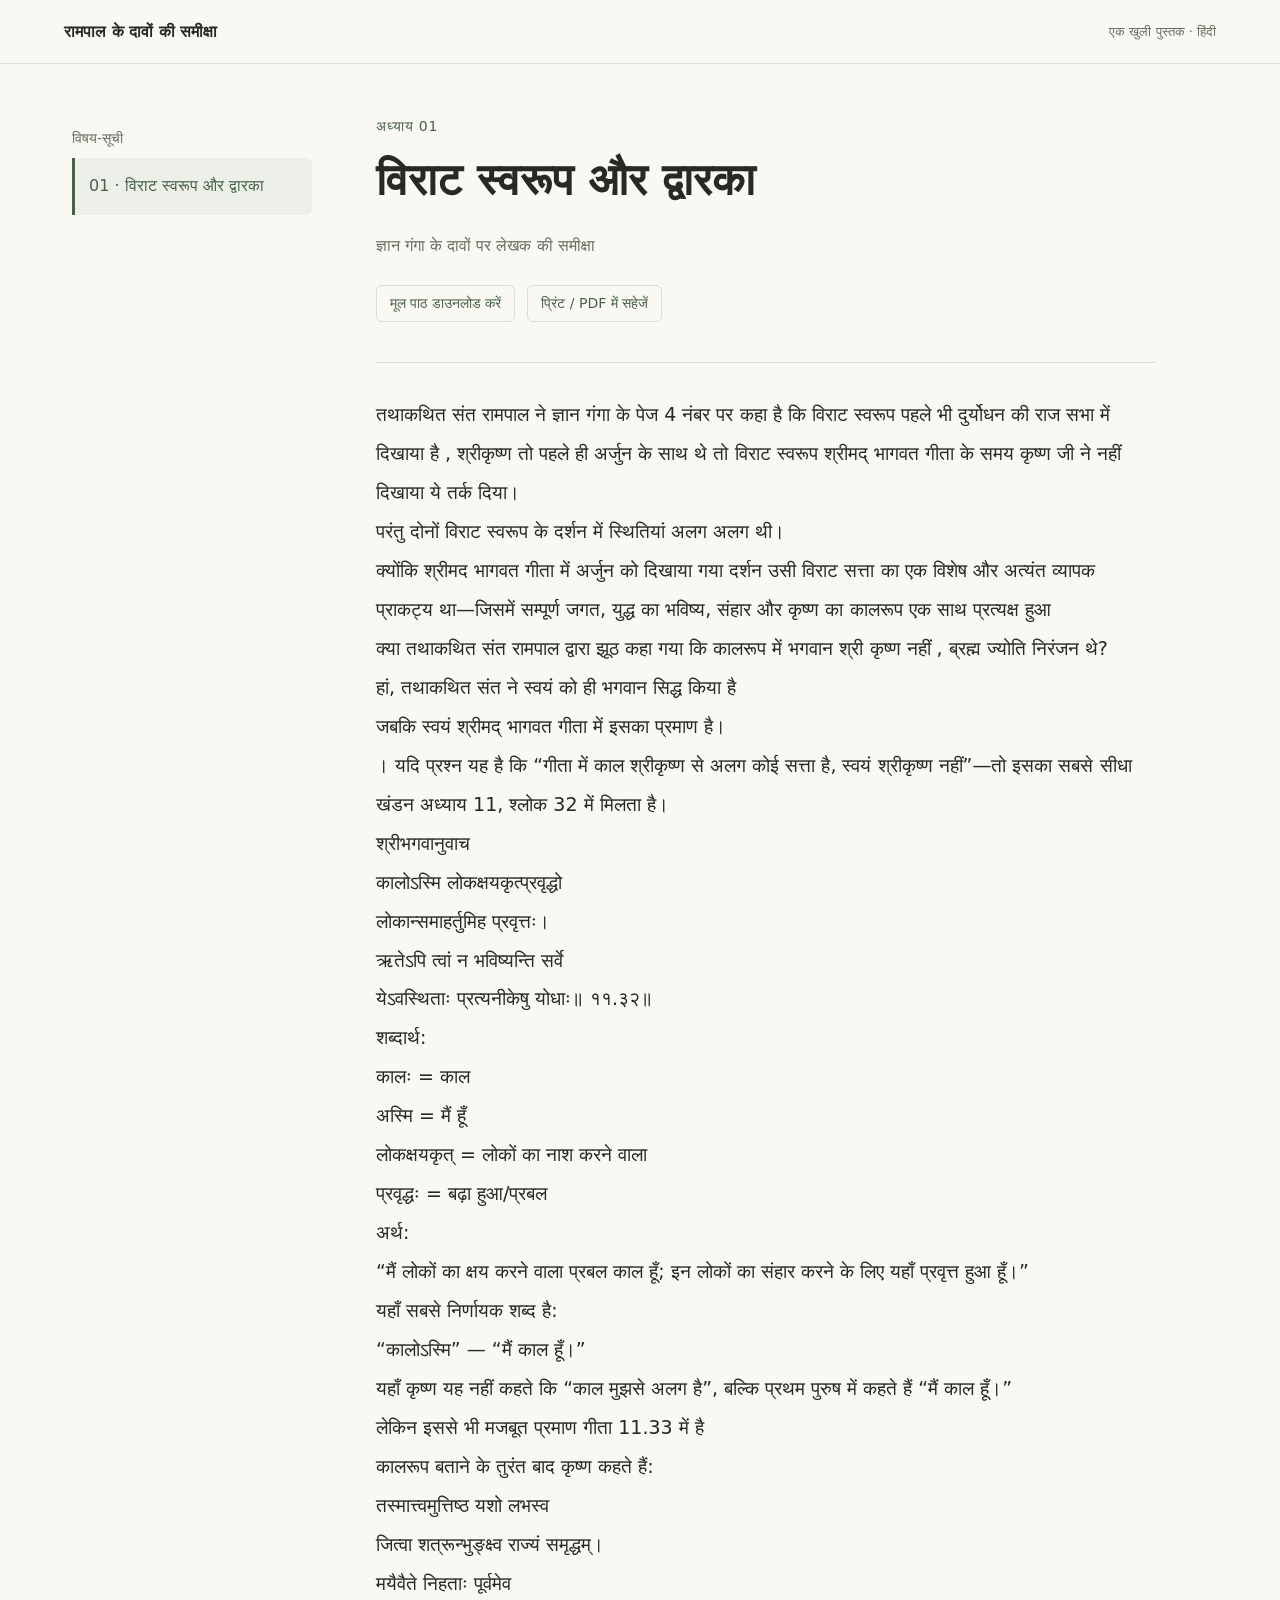
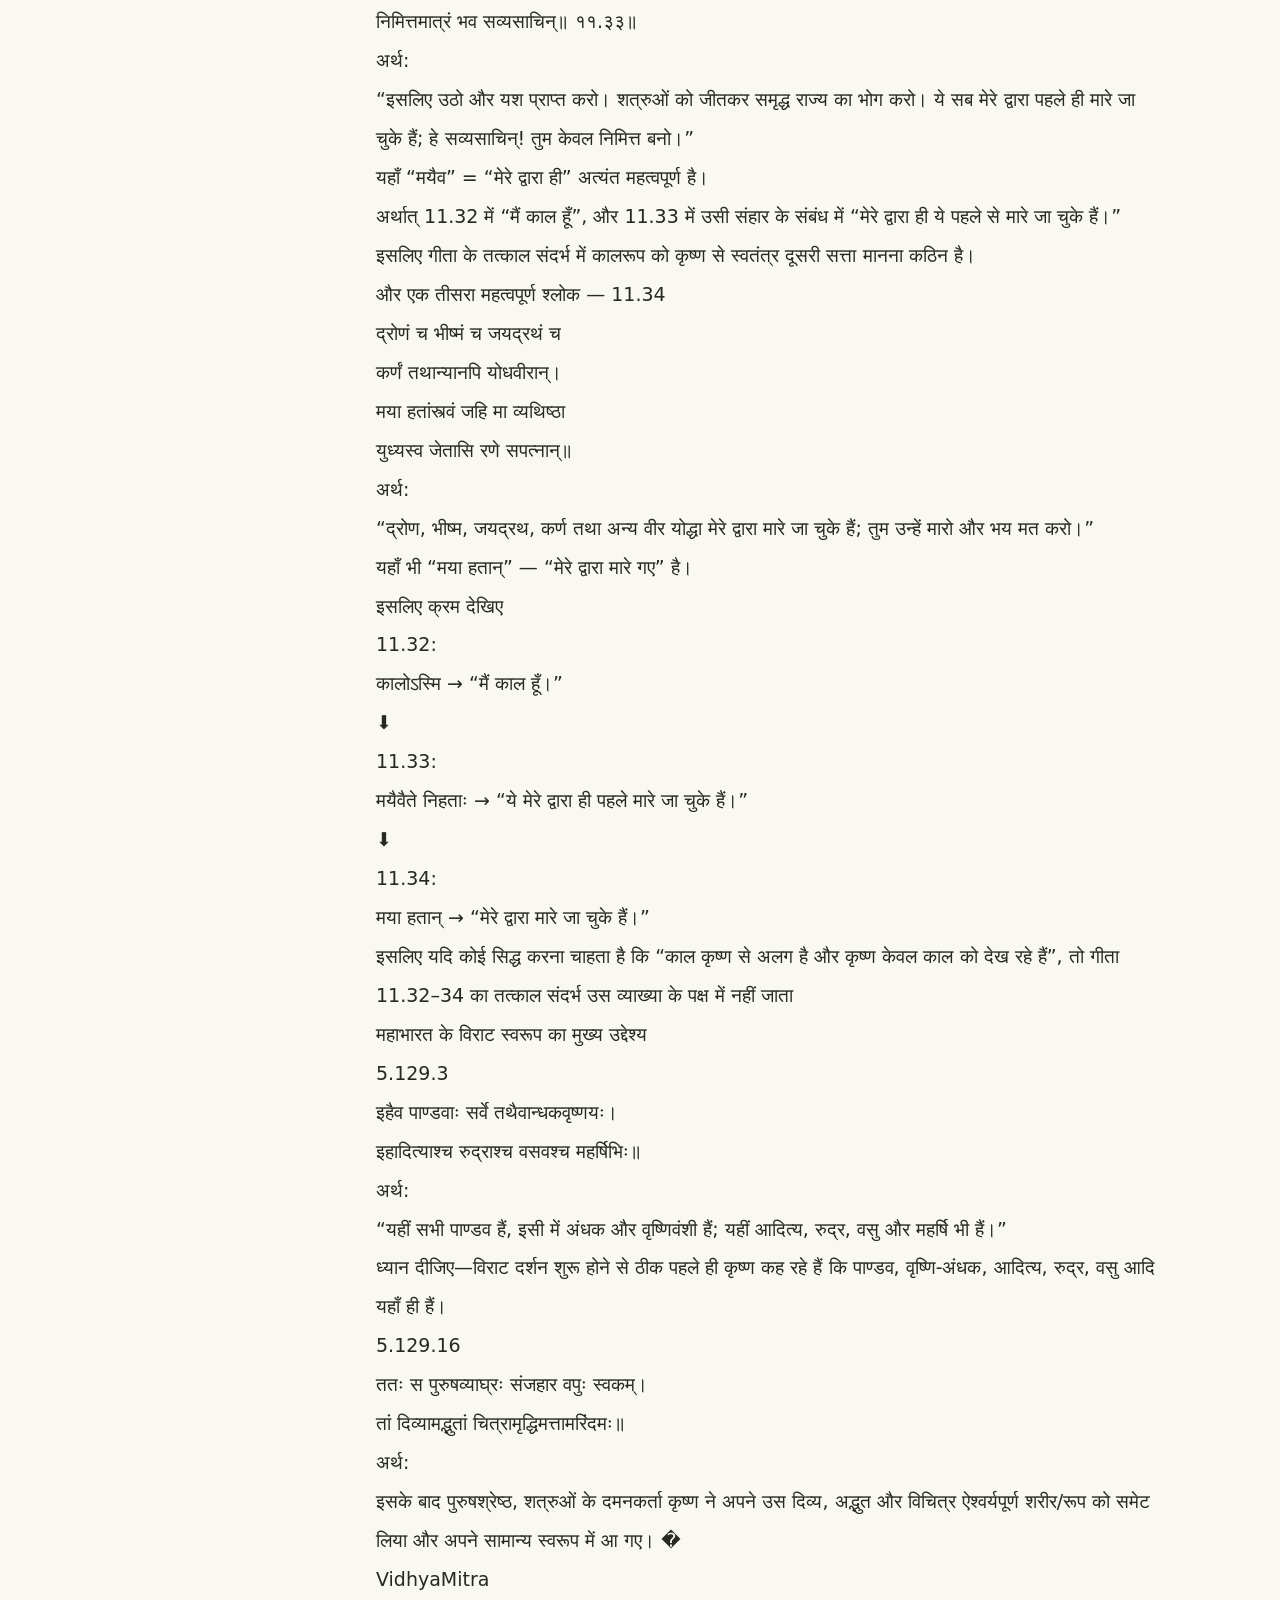
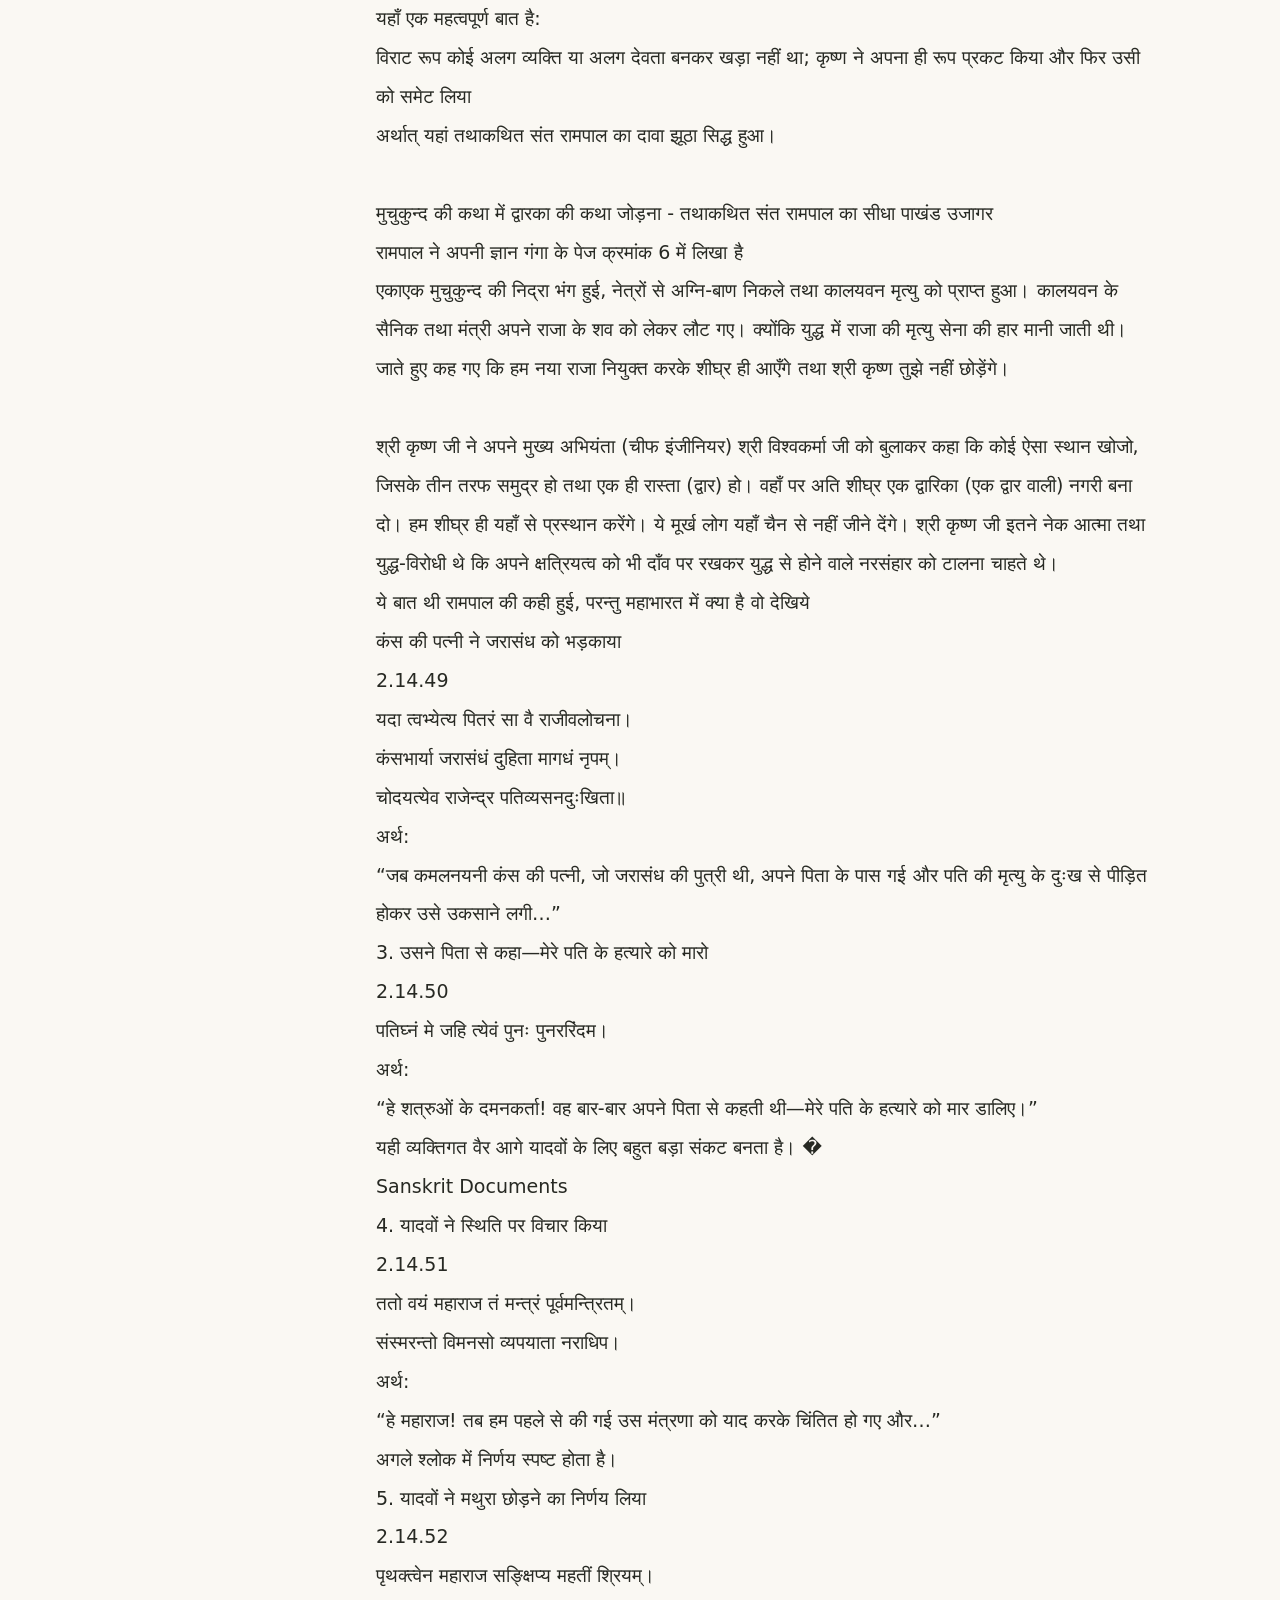
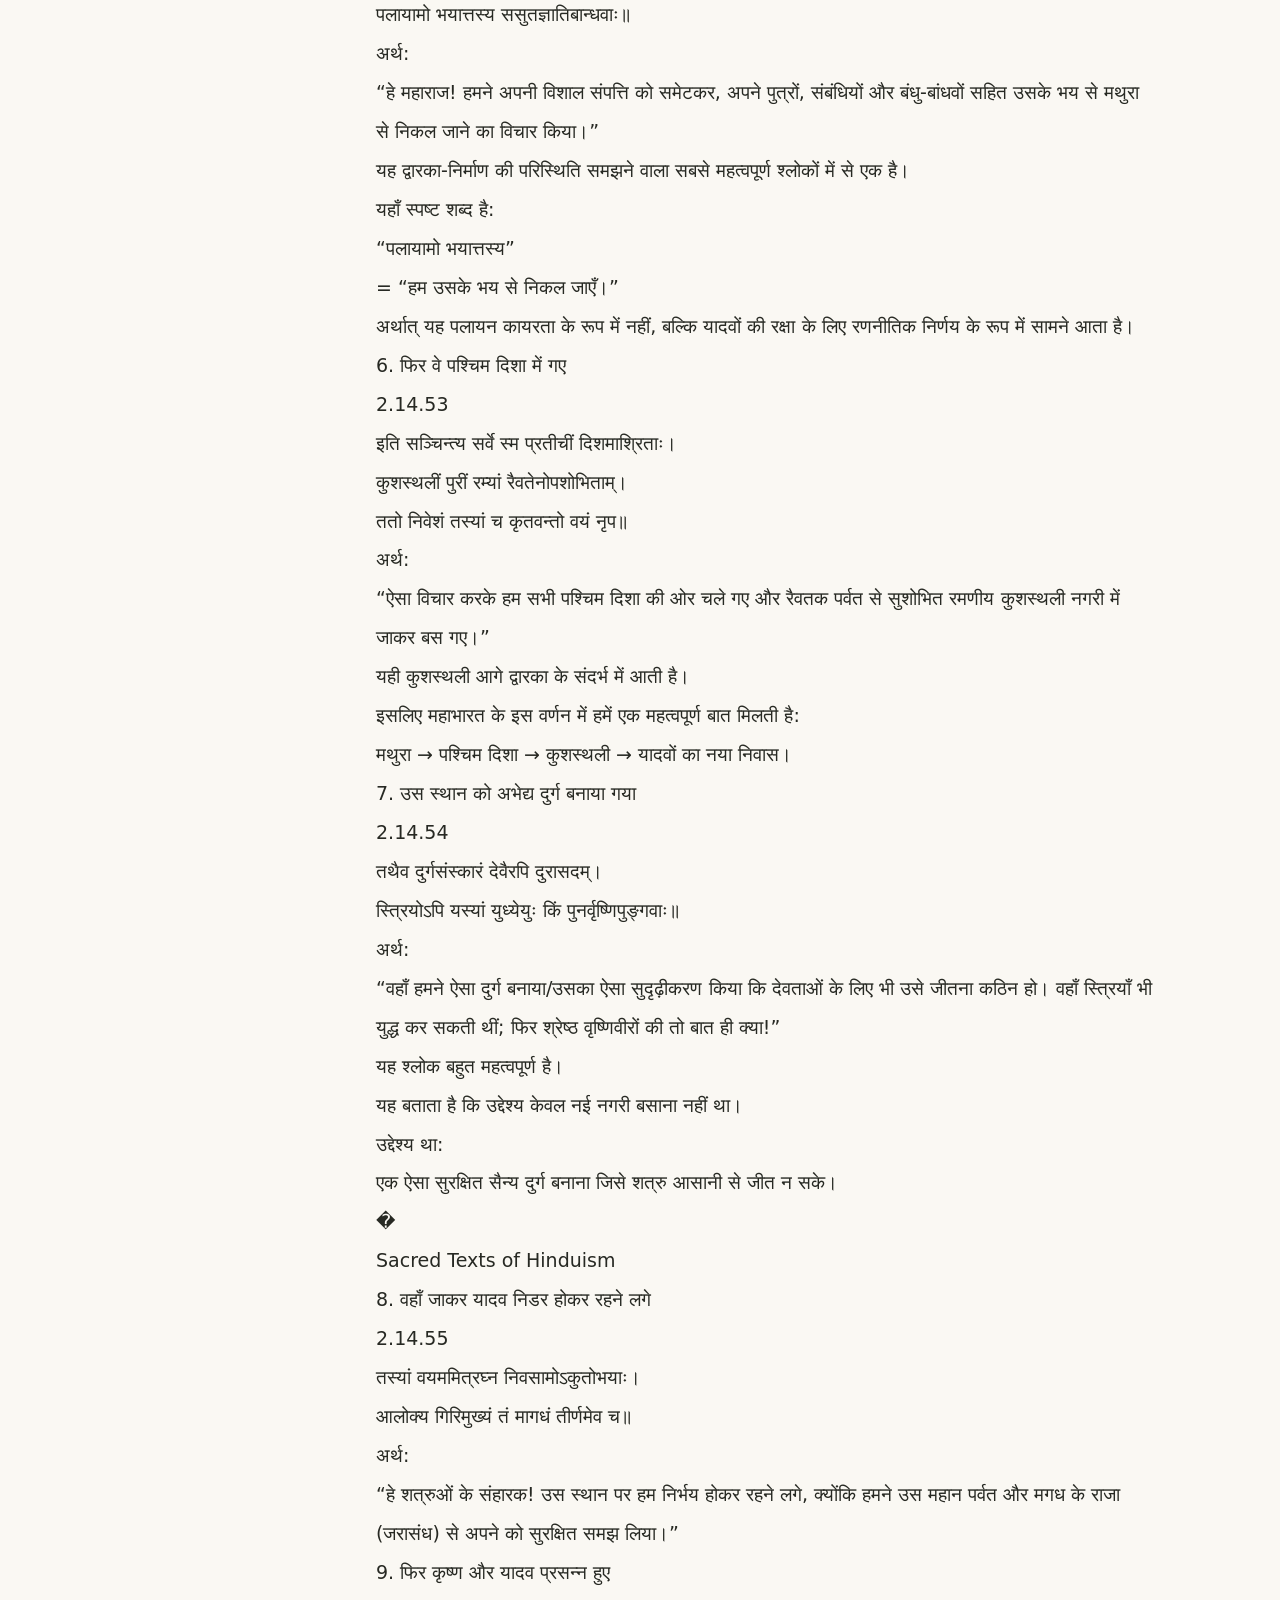
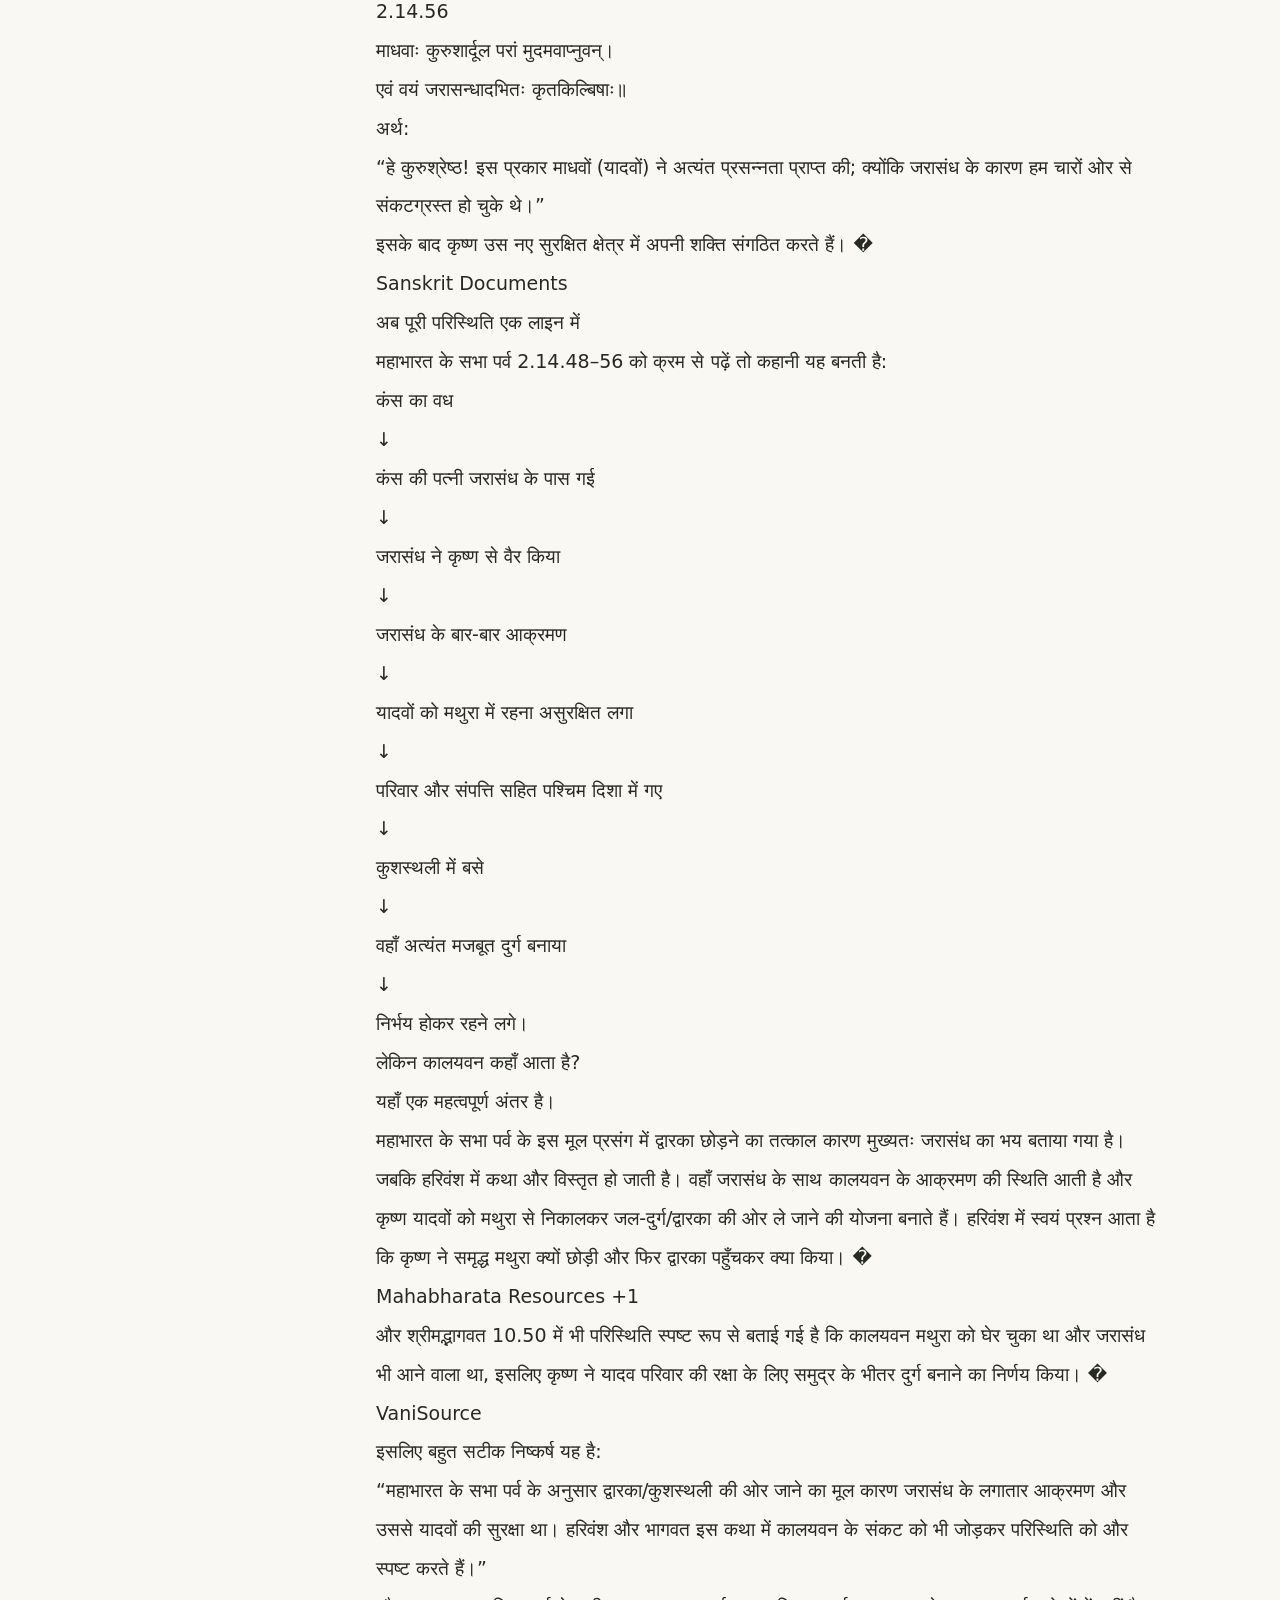
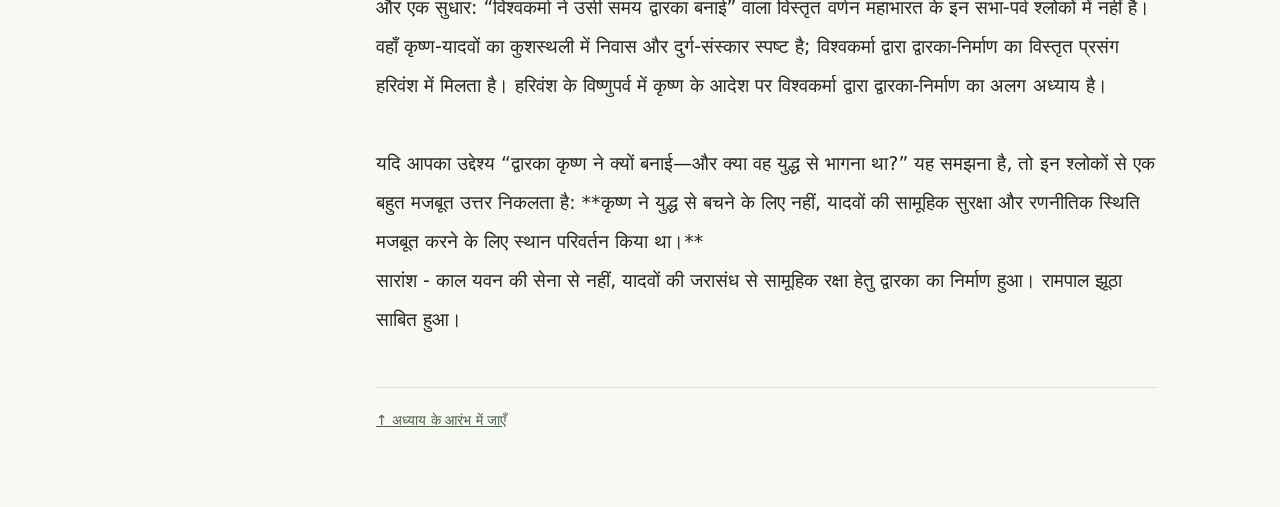
==== index.html @ 504984d9 "Publish first Hindi chapter preserving original text" ====
<!doctype html>
<html lang="hi">
<head>
<meta charset="utf-8">
<meta name="viewport" content="width=device-width, initial-scale=1">
<meta name="description" content="रामपाल के दावों पर पाठ आधारित समीक्षा — प्रथम अध्याय।">
<title>अध्याय 1 — विराट स्वरूप और द्वारका</title>
<style>
:root{color-scheme:light;--paper:#faf8f3;--ink:#272923;--muted:#686b60;--line:#dddcd2;--accent:#47604b}
*{box-sizing:border-box}html{scroll-behavior:smooth}body{margin:0;background:var(--paper);color:var(--ink);font-family:"Nirmala UI","Mangal",system-ui,sans-serif}
header{border-bottom:1px solid var(--line);padding:22px 5vw;display:flex;justify-content:space-between;align-items:center;gap:20px}header a{color:var(--ink);text-decoration:none;font-weight:700}.tag{font-size:13px;color:var(--muted)}
.layout{max-width:1200px;margin:auto;display:grid;grid-template-columns:240px minmax(0,1fr);gap:64px;padding:54px 32px}
aside{align-self:start;position:sticky;top:30px}aside h2{font-size:14px;color:var(--muted);font-weight:500}nav a{display:block;padding:14px;border-left:3px solid var(--accent);background:#edf0e8;color:var(--accent);text-decoration:none;line-height:1.8;border-radius:0 6px 6px 0}
main{min-width:0;max-width:780px}.eyebrow{color:var(--accent);font-size:14px;letter-spacing:.06em}h1{font-size:clamp(28px,4vw,44px);line-height:1.5;margin:12px 0 18px;font-weight:650}.intro{color:var(--muted);line-height:1.9}.tools{display:flex;flex-wrap:wrap;gap:12px;margin:24px 0 40px}.tools a,.tools button{font:inherit;font-size:14px;color:var(--accent);background:transparent;border:1px solid var(--line);border-radius:6px;padding:9px 13px;cursor:pointer;text-decoration:none}
article{white-space:pre-wrap;overflow-wrap:anywhere;font-size:19px;line-height:2.05;border-top:1px solid var(--line);padding-top:32px}footer{margin-top:48px;padding:24px 0;border-top:1px solid var(--line);color:var(--muted);font-size:14px}footer a{color:var(--accent)}a:focus-visible,button:focus-visible{outline:3px solid #aa782e;outline-offset:4px}
@media(max-width:800px){.layout{grid-template-columns:1fr;gap:28px;padding:28px 20px}aside{position:static}header{padding:18px 20px}.tag{display:none}article{font-size:18px}nav a{padding:10px 14px}}
@media print{header,aside,.tools,footer{display:none}.layout{display:block;padding:0}main{max-width:none}body{background:white}article{font-size:12pt;line-height:1.8}h1{font-size:23pt}}
</style>
</head>
<body>
<header><a href="./">रामपाल के दावों की समीक्षा</a><span class="tag">एक खुली पुस्तक · हिंदी</span></header>
<div class="layout">
<aside aria-label="अध्याय सूची"><h2>विषय-सूची</h2><nav><a href="#chapter" aria-current="page">01 · विराट स्वरूप और द्वारका</a></nav></aside>
<main id="chapter">
<div class="eyebrow">अध्याय 01</div>
<h1>विराट स्वरूप और द्वारका</h1>
<p class="intro">ज्ञान गंगा के दावों पर लेखक की समीक्षा</p>
<div class="tools"><a href="chapters/chapter-01.txt" download>मूल पाठ डाउनलोड करें</a><button type="button" onclick="window.print()">प्रिंट / PDF में सहेजें</button></div>
<article id="chapter-content" aria-label="अध्याय का मूल पाठ">तथाकथित संत रामपाल ने ज्ञान गंगा के पेज 4 नंबर पर कहा है कि विराट स्वरूप पहले भी दुर्योधन की राज सभा में दिखाया है , श्रीकृष्ण तो पहले ही अर्जुन के साथ थे तो विराट स्वरूप श्रीमद् भागवत गीता के समय कृष्ण जी ने नहीं दिखाया ये तर्क दिया।
परंतु दोनों विराट स्वरूप के दर्शन में स्थितियां अलग अलग थी।
क्योंकि श्रीमद भागवत गीता में अर्जुन को दिखाया गया दर्शन उसी विराट सत्ता का एक विशेष और अत्यंत व्यापक प्राकट्य था—जिसमें सम्पूर्ण जगत, युद्ध का भविष्य, संहार और कृष्ण का कालरूप एक साथ प्रत्यक्ष हुआ
क्या तथाकथित संत रामपाल द्वारा झूठ कहा गया कि कालरूप में भगवान श्री कृष्ण नहीं , ब्रह्म ज्योति निरंजन थे?
हां, तथाकथित संत ने स्वयं को ही भगवान सिद्ध किया है
जबकि स्वयं श्रीमद् भागवत गीता में इसका प्रमाण है।
। यदि प्रश्न यह है कि “गीता में काल श्रीकृष्ण से अलग कोई सत्ता है, स्वयं श्रीकृष्ण नहीं”—तो इसका सबसे सीधा खंडन अध्याय 11, श्लोक 32 में मिलता है।
श्रीभगवानुवाच
कालोऽस्मि लोकक्षयकृत्प्रवृद्धो
लोकान्समाहर्तुमिह प्रवृत्तः।
ऋतेऽपि त्वां न भविष्यन्ति सर्वे
येऽवस्थिताः प्रत्यनीकेषु योधाः॥ ११.३२॥
शब्दार्थ:
कालः = काल
अस्मि = मैं हूँ
लोकक्षयकृत् = लोकों का नाश करने वाला
प्रवृद्धः = बढ़ा हुआ/प्रबल
अर्थ:
“मैं लोकों का क्षय करने वाला प्रबल काल हूँ; इन लोकों का संहार करने के लिए यहाँ प्रवृत्त हुआ हूँ।”
यहाँ सबसे निर्णायक शब्द है:
“कालोऽस्मि” — “मैं काल हूँ।”
यहाँ कृष्ण यह नहीं कहते कि “काल मुझसे अलग है”, बल्कि प्रथम पुरुष में कहते हैं “मैं काल हूँ।”
लेकिन इससे भी मजबूत प्रमाण गीता 11.33 में है
कालरूप बताने के तुरंत बाद कृष्ण कहते हैं:
तस्मात्त्वमुत्तिष्ठ यशो लभस्व
जित्वा शत्रून्भुङ्क्ष्व राज्यं समृद्धम्।
मयैवैते निहताः पूर्वमेव
निमित्तमात्रं भव सव्यसाचिन्॥ ११.३३॥
अर्थ:
“इसलिए उठो और यश प्राप्त करो। शत्रुओं को जीतकर समृद्ध राज्य का भोग करो। ये सब मेरे द्वारा पहले ही मारे जा चुके हैं; हे सव्यसाचिन्! तुम केवल निमित्त बनो।”
यहाँ “मयैव” = “मेरे द्वारा ही” अत्यंत महत्वपूर्ण है।
अर्थात् 11.32 में “मैं काल हूँ”, और 11.33 में उसी संहार के संबंध में “मेरे द्वारा ही ये पहले से मारे जा चुके हैं।”
इसलिए गीता के तत्काल संदर्भ में कालरूप को कृष्ण से स्वतंत्र दूसरी सत्ता मानना कठिन है।
और एक तीसरा महत्वपूर्ण श्लोक — 11.34
द्रोणं च भीष्मं च जयद्रथं च
कर्णं तथान्यानपि योधवीरान्।
मया हतांस्त्वं जहि मा व्यथिष्ठा
युध्यस्व जेतासि रणे सपत्नान्॥
अर्थ:
“द्रोण, भीष्म, जयद्रथ, कर्ण तथा अन्य वीर योद्धा मेरे द्वारा मारे जा चुके हैं; तुम उन्हें मारो और भय मत करो।”
यहाँ भी “मया हतान्” — “मेरे द्वारा मारे गए” है।
इसलिए क्रम देखिए
11.32:
कालोऽस्मि → “मैं काल हूँ।”
⬇️
11.33:
मयैवैते निहताः → “ये मेरे द्वारा ही पहले मारे जा चुके हैं।”
⬇️
11.34:
मया हतान् → “मेरे द्वारा मारे जा चुके हैं।”
इसलिए यदि कोई सिद्ध करना चाहता है कि “काल कृष्ण से अलग है और कृष्ण केवल काल को देख रहे हैं”, तो गीता 11.32–34 का तत्काल संदर्भ उस व्याख्या के पक्ष में नहीं जाता
महाभारत के विराट स्वरूप का मुख्य उद्देश्य
5.129.3
इहैव पाण्डवाः सर्वे तथैवान्धकवृष्णयः।
इहादित्याश्च रुद्राश्च वसवश्च महर्षिभिः॥
अर्थ:
“यहीं सभी पाण्डव हैं, इसी में अंधक और वृष्णिवंशी हैं; यहीं आदित्य, रुद्र, वसु और महर्षि भी हैं।”
ध्यान दीजिए—विराट दर्शन शुरू होने से ठीक पहले ही कृष्ण कह रहे हैं कि पाण्डव, वृष्णि-अंधक, आदित्य, रुद्र, वसु आदि यहाँ ही हैं।
5.129.16
ततः स पुरुषव्याघ्रः संजहार वपुः स्वकम्।
तां दिव्यामद्भुतां चित्रामृद्धिमत्तामरिंदमः॥
अर्थ:
इसके बाद पुरुषश्रेष्ठ, शत्रुओं के दमनकर्ता कृष्ण ने अपने उस दिव्य, अद्भुत और विचित्र ऐश्वर्यपूर्ण शरीर/रूप को समेट लिया और अपने सामान्य स्वरूप में आ गए। �
VidhyaMitra
यहाँ एक महत्वपूर्ण बात है:
विराट रूप कोई अलग व्यक्ति या अलग देवता बनकर खड़ा नहीं था; कृष्ण ने अपना ही रूप प्रकट किया और फिर उसी को समेट लिया
अर्थात् यहां तथाकथित संत रामपाल का दावा झूठा सिद्ध हुआ।

मुचुकुन्द की कथा में द्वारका की कथा जोड़ना - तथाकथित संत रामपाल का सीधा पाखंड उजागर
रामपाल ने अपनी ज्ञान गंगा के पेज क्रमांक 6 में लिखा है
एकाएक मुचुकुन्द की निद्रा भंग हुई, नेत्रों से अग्नि-बाण निकले तथा कालयवन मृत्यु को प्राप्त हुआ। कालयवन के सैनिक तथा मंत्री अपने राजा के शव को लेकर लौट गए। क्योंकि युद्ध में राजा की मृत्यु सेना की हार मानी जाती थी। जाते हुए कह गए कि हम नया राजा नियुक्त करके शीघ्र ही आएँगे तथा श्री कृष्ण तुझे नहीं छोड़ेंगे।

श्री कृष्ण जी ने अपने मुख्य अभियंता (चीफ इंजीनियर) श्री विश्वकर्मा जी को बुलाकर कहा कि कोई ऐसा स्थान खोजो, जिसके तीन तरफ समुद्र हो तथा एक ही रास्ता (द्वार) हो। वहाँ पर अति शीघ्र एक द्वारिका (एक द्वार वाली) नगरी बना दो। हम शीघ्र ही यहाँ से प्रस्थान करेंगे। ये मूर्ख लोग यहाँ चैन से नहीं जीने देंगे। श्री कृष्ण जी इतने नेक आत्मा तथा युद्ध-विरोधी थे कि अपने क्षत्रियत्व को भी दाँव पर रखकर युद्ध से होने वाले नरसंहार को टालना चाहते थे।
ये बात थी रामपाल की कही हुई, परन्तु महाभारत में क्या है वो देखिये
कंस की पत्नी ने जरासंध को भड़काया
2.14.49
यदा त्वभ्येत्य पितरं सा वै राजीवलोचना।
कंसभार्या जरासंधं दुहिता मागधं नृपम्।
चोदयत्येव राजेन्द्र पतिव्यसनदुःखिता॥
अर्थ:
“जब कमलनयनी कंस की पत्नी, जो जरासंध की पुत्री थी, अपने पिता के पास गई और पति की मृत्यु के दुःख से पीड़ित होकर उसे उकसाने लगी…”
3. उसने पिता से कहा—मेरे पति के हत्यारे को मारो
2.14.50
पतिघ्नं मे जहि त्येवं पुनः पुनररिंदम।
अर्थ:
“हे शत्रुओं के दमनकर्ता! वह बार-बार अपने पिता से कहती थी—मेरे पति के हत्यारे को मार डालिए।”
यही व्यक्तिगत वैर आगे यादवों के लिए बहुत बड़ा संकट बनता है। �
Sanskrit Documents
4. यादवों ने स्थिति पर विचार किया
2.14.51
ततो वयं महाराज तं मन्त्रं पूर्वमन्त्रितम्।
संस्मरन्तो विमनसो व्यपयाता नराधिप।
अर्थ:
“हे महाराज! तब हम पहले से की गई उस मंत्रणा को याद करके चिंतित हो गए और…”
अगले श्लोक में निर्णय स्पष्ट होता है।
5. यादवों ने मथुरा छोड़ने का निर्णय लिया
2.14.52
पृथक्त्वेन महाराज सङ्क्षिप्य महतीं श्रियम्।
पलायामो भयात्तस्य ससुतज्ञातिबान्धवाः॥
अर्थ:
“हे महाराज! हमने अपनी विशाल संपत्ति को समेटकर, अपने पुत्रों, संबंधियों और बंधु-बांधवों सहित उसके भय से मथुरा से निकल जाने का विचार किया।”
यह द्वारका-निर्माण की परिस्थिति समझने वाला सबसे महत्वपूर्ण श्लोकों में से एक है।
यहाँ स्पष्ट शब्द है:
“पलायामो भयात्तस्य”
= “हम उसके भय से निकल जाएँ।”
अर्थात् यह पलायन कायरता के रूप में नहीं, बल्कि यादवों की रक्षा के लिए रणनीतिक निर्णय के रूप में सामने आता है।
6. फिर वे पश्चिम दिशा में गए
2.14.53
इति सञ्चिन्त्य सर्वे स्म प्रतीचीं दिशमाश्रिताः।
कुशस्थलीं पुरीं रम्यां रैवतेनोपशोभिताम्।
ततो निवेशं तस्यां च कृतवन्तो वयं नृप॥
अर्थ:
“ऐसा विचार करके हम सभी पश्चिम दिशा की ओर चले गए और रैवतक पर्वत से सुशोभित रमणीय कुशस्थली नगरी में जाकर बस गए।”
यही कुशस्थली आगे द्वारका के संदर्भ में आती है।
इसलिए महाभारत के इस वर्णन में हमें एक महत्वपूर्ण बात मिलती है:
मथुरा → पश्चिम दिशा → कुशस्थली → यादवों का नया निवास।
7. उस स्थान को अभेद्य दुर्ग बनाया गया
2.14.54
तथैव दुर्गसंस्कारं देवैरपि दुरासदम्।
स्त्रियोऽपि यस्यां युध्येयुः किं पुनर्वृष्णिपुङ्गवाः॥
अर्थ:
“वहाँ हमने ऐसा दुर्ग बनाया/उसका ऐसा सुदृढ़ीकरण किया कि देवताओं के लिए भी उसे जीतना कठिन हो। वहाँ स्त्रियाँ भी युद्ध कर सकती थीं; फिर श्रेष्ठ वृष्णिवीरों की तो बात ही क्या!”
यह श्लोक बहुत महत्वपूर्ण है।
यह बताता है कि उद्देश्य केवल नई नगरी बसाना नहीं था।
उद्देश्य था:
एक ऐसा सुरक्षित सैन्य दुर्ग बनाना जिसे शत्रु आसानी से जीत न सके।
�
Sacred Texts of Hinduism
8. वहाँ जाकर यादव निडर होकर रहने लगे
2.14.55
तस्यां वयममित्रघ्न निवसामोऽकुतोभयाः।
आलोक्य गिरिमुख्यं तं मागधं तीर्णमेव च॥
अर्थ:
“हे शत्रुओं के संहारक! उस स्थान पर हम निर्भय होकर रहने लगे, क्योंकि हमने उस महान पर्वत और मगध के राजा (जरासंध) से अपने को सुरक्षित समझ लिया।”
9. फिर कृष्ण और यादव प्रसन्न हुए
2.14.56
माधवाः कुरुशार्दूल परां मुदमवाप्नुवन्।
एवं वयं जरासन्धादभितः कृतकिल्बिषाः॥
अर्थ:
“हे कुरुश्रेष्ठ! इस प्रकार माधवों (यादवों) ने अत्यंत प्रसन्नता प्राप्त की; क्योंकि जरासंध के कारण हम चारों ओर से संकटग्रस्त हो चुके थे।”
इसके बाद कृष्ण उस नए सुरक्षित क्षेत्र में अपनी शक्ति संगठित करते हैं। �
Sanskrit Documents
अब पूरी परिस्थिति एक लाइन में
महाभारत के सभा पर्व 2.14.48–56 को क्रम से पढ़ें तो कहानी यह बनती है:
कंस का वध
↓
कंस की पत्नी जरासंध के पास गई
↓
जरासंध ने कृष्ण से वैर किया
↓
जरासंध के बार-बार आक्रमण
↓
यादवों को मथुरा में रहना असुरक्षित लगा
↓
परिवार और संपत्ति सहित पश्चिम दिशा में गए
↓
कुशस्थली में बसे
↓
वहाँ अत्यंत मजबूत दुर्ग बनाया
↓
निर्भय होकर रहने लगे।
लेकिन कालयवन कहाँ आता है?
यहाँ एक महत्वपूर्ण अंतर है।
महाभारत के सभा पर्व के इस मूल प्रसंग में द्वारका छोड़ने का तत्काल कारण मुख्यतः जरासंध का भय बताया गया है।
जबकि हरिवंश में कथा और विस्तृत हो जाती है। वहाँ जरासंध के साथ कालयवन के आक्रमण की स्थिति आती है और कृष्ण यादवों को मथुरा से निकालकर जल-दुर्ग/द्वारका की ओर ले जाने की योजना बनाते हैं। हरिवंश में स्वयं प्रश्न आता है कि कृष्ण ने समृद्ध मथुरा क्यों छोड़ी और फिर द्वारका पहुँचकर क्या किया। �
Mahabharata Resources +1
और श्रीमद्भागवत 10.50 में भी परिस्थिति स्पष्ट रूप से बताई गई है कि कालयवन मथुरा को घेर चुका था और जरासंध भी आने वाला था, इसलिए कृष्ण ने यादव परिवार की रक्षा के लिए समुद्र के भीतर दुर्ग बनाने का निर्णय किया। �
VaniSource
इसलिए बहुत सटीक निष्कर्ष यह है:
“महाभारत के सभा पर्व के अनुसार द्वारका/कुशस्थली की ओर जाने का मूल कारण जरासंध के लगातार आक्रमण और उससे यादवों की सुरक्षा था। हरिवंश और भागवत इस कथा में कालयवन के संकट को भी जोड़कर परिस्थिति को और स्पष्ट करते हैं।”
और एक सुधार: “विश्वकर्मा ने उसी समय द्वारका बनाई” वाला विस्तृत वर्णन महाभारत के इन सभा-पर्व श्लोकों में नहीं है। वहाँ कृष्ण-यादवों का कुशस्थली में निवास और दुर्ग-संस्कार स्पष्ट है; विश्वकर्मा द्वारा द्वारका-निर्माण का विस्तृत प्रसंग हरिवंश में मिलता है। हरिवंश के विष्णुपर्व में कृष्ण के आदेश पर विश्वकर्मा द्वारा द्वारका-निर्माण का अलग अध्याय है।

यदि आपका उद्देश्य “द्वारका कृष्ण ने क्यों बनाई—और क्या वह युद्ध से भागना था?” यह समझना है, तो इन श्लोकों से एक बहुत मजबूत उत्तर निकलता है: **कृष्ण ने युद्ध से बचने के लिए नहीं, यादवों की सामूहिक सुरक्षा और रणनीतिक स्थिति मजबूत करने के लिए स्थान परिवर्तन किया था।**
सारांश - काल यवन की सेना से नहीं, यादवों की जरासंध से सामूहिक रक्षा हेतु द्वारका का निर्माण हुआ। रामपाल झूठा साबित हुआ।</article>
<footer><a href="#chapter">↑ अध्याय के आरंभ में जाएँ</a></footer>
</main>
</div>
</body>
</html>
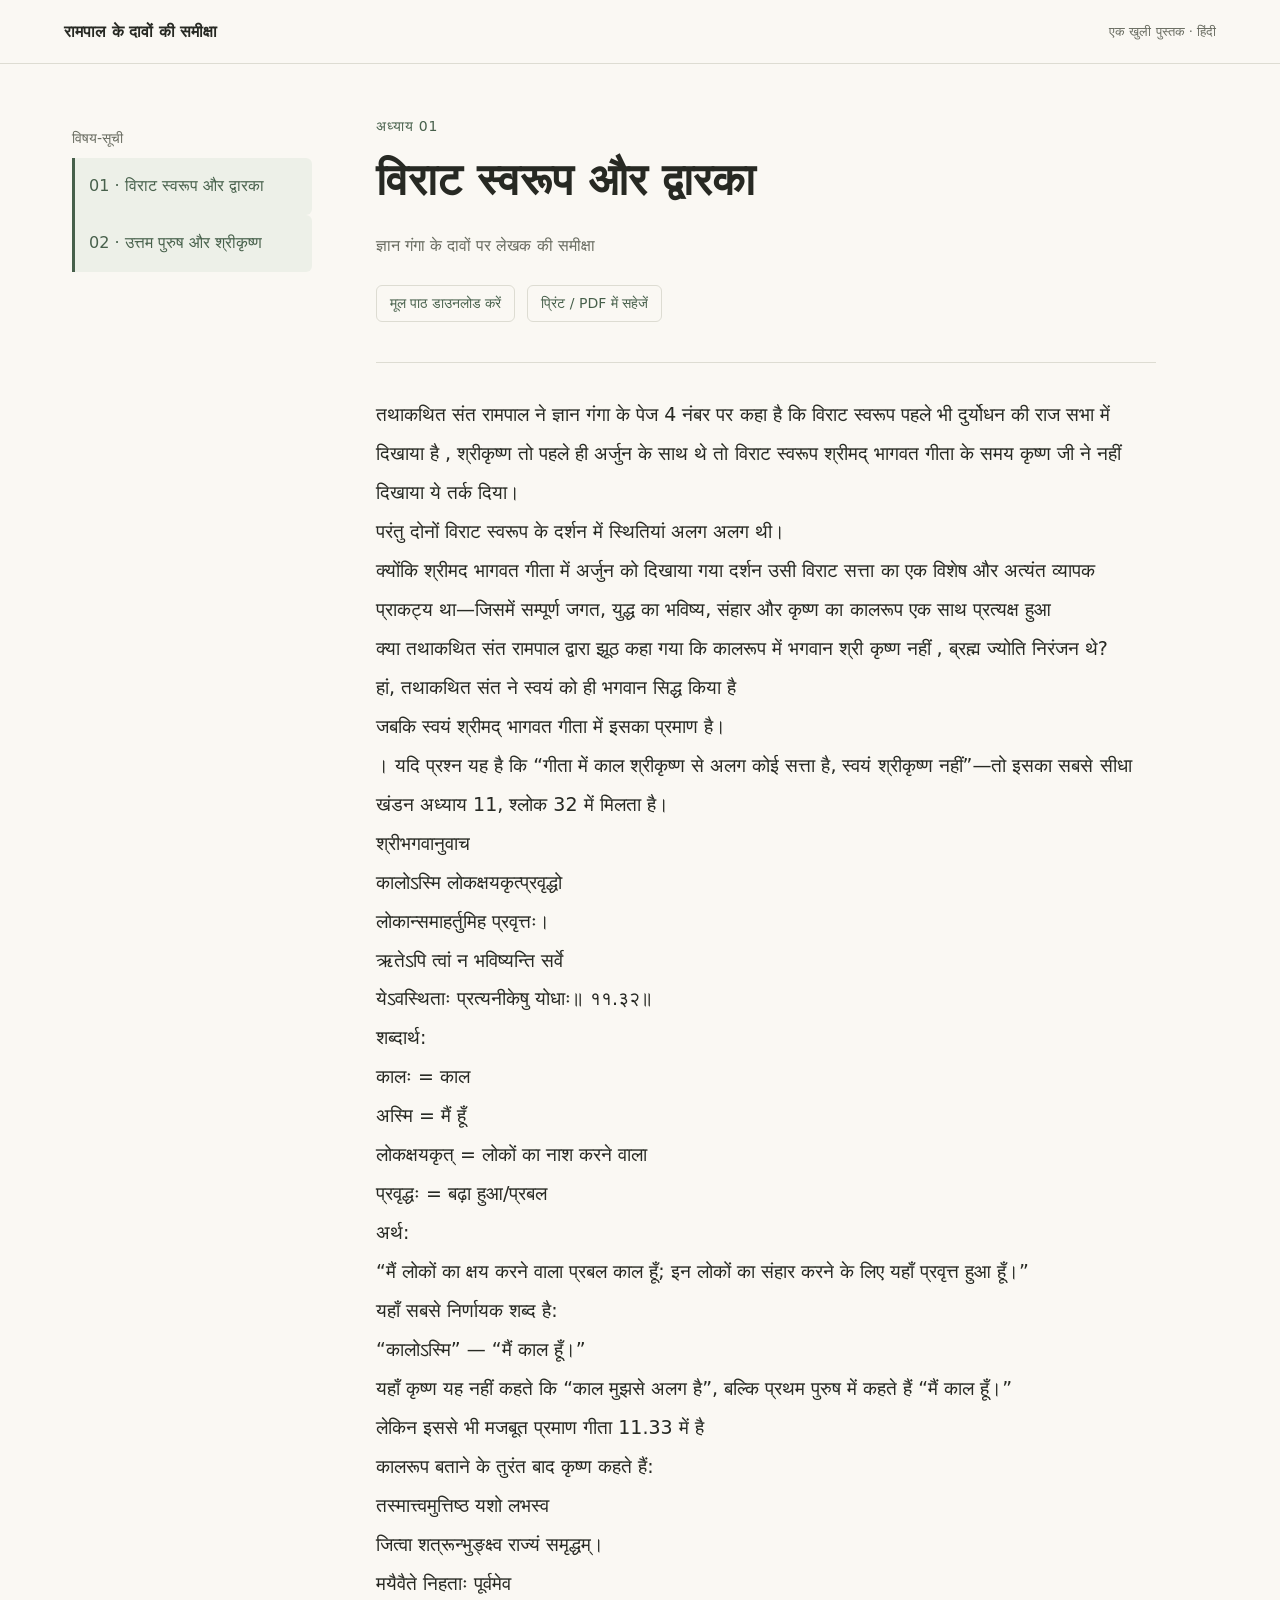
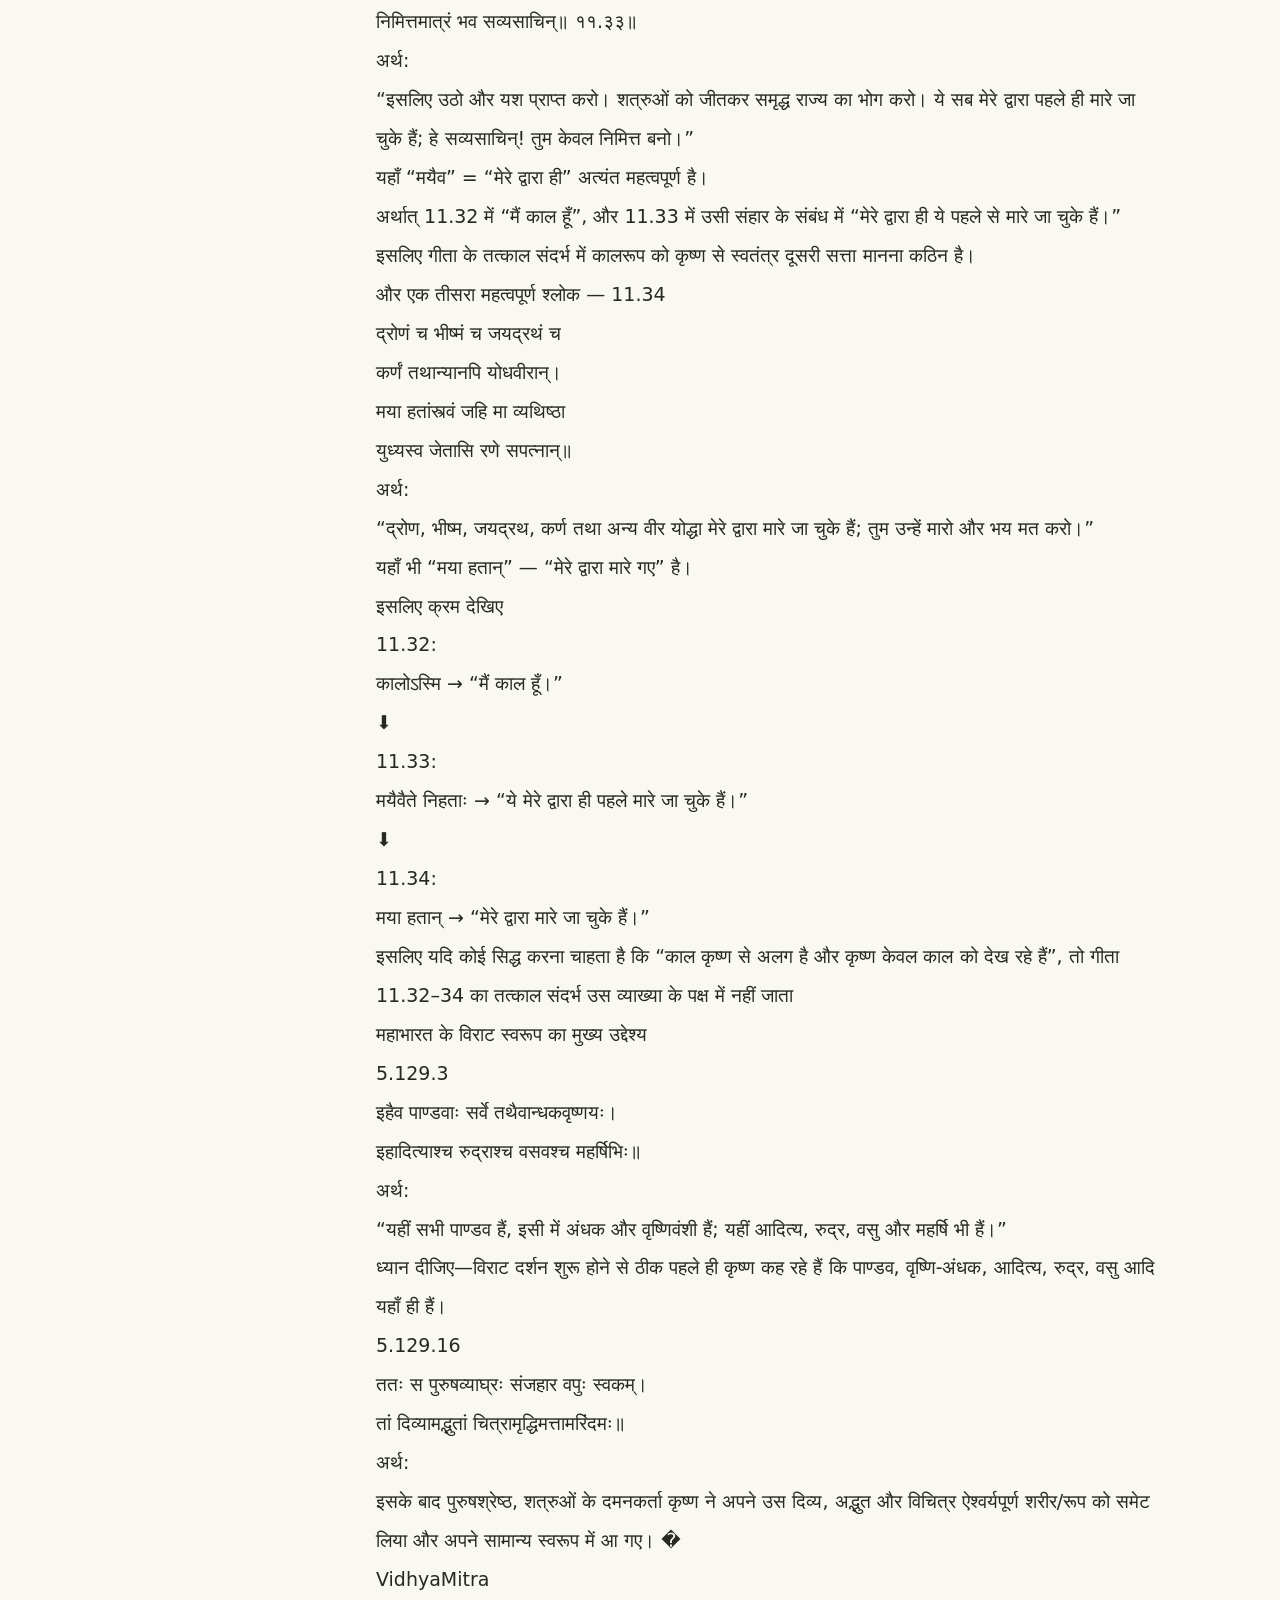
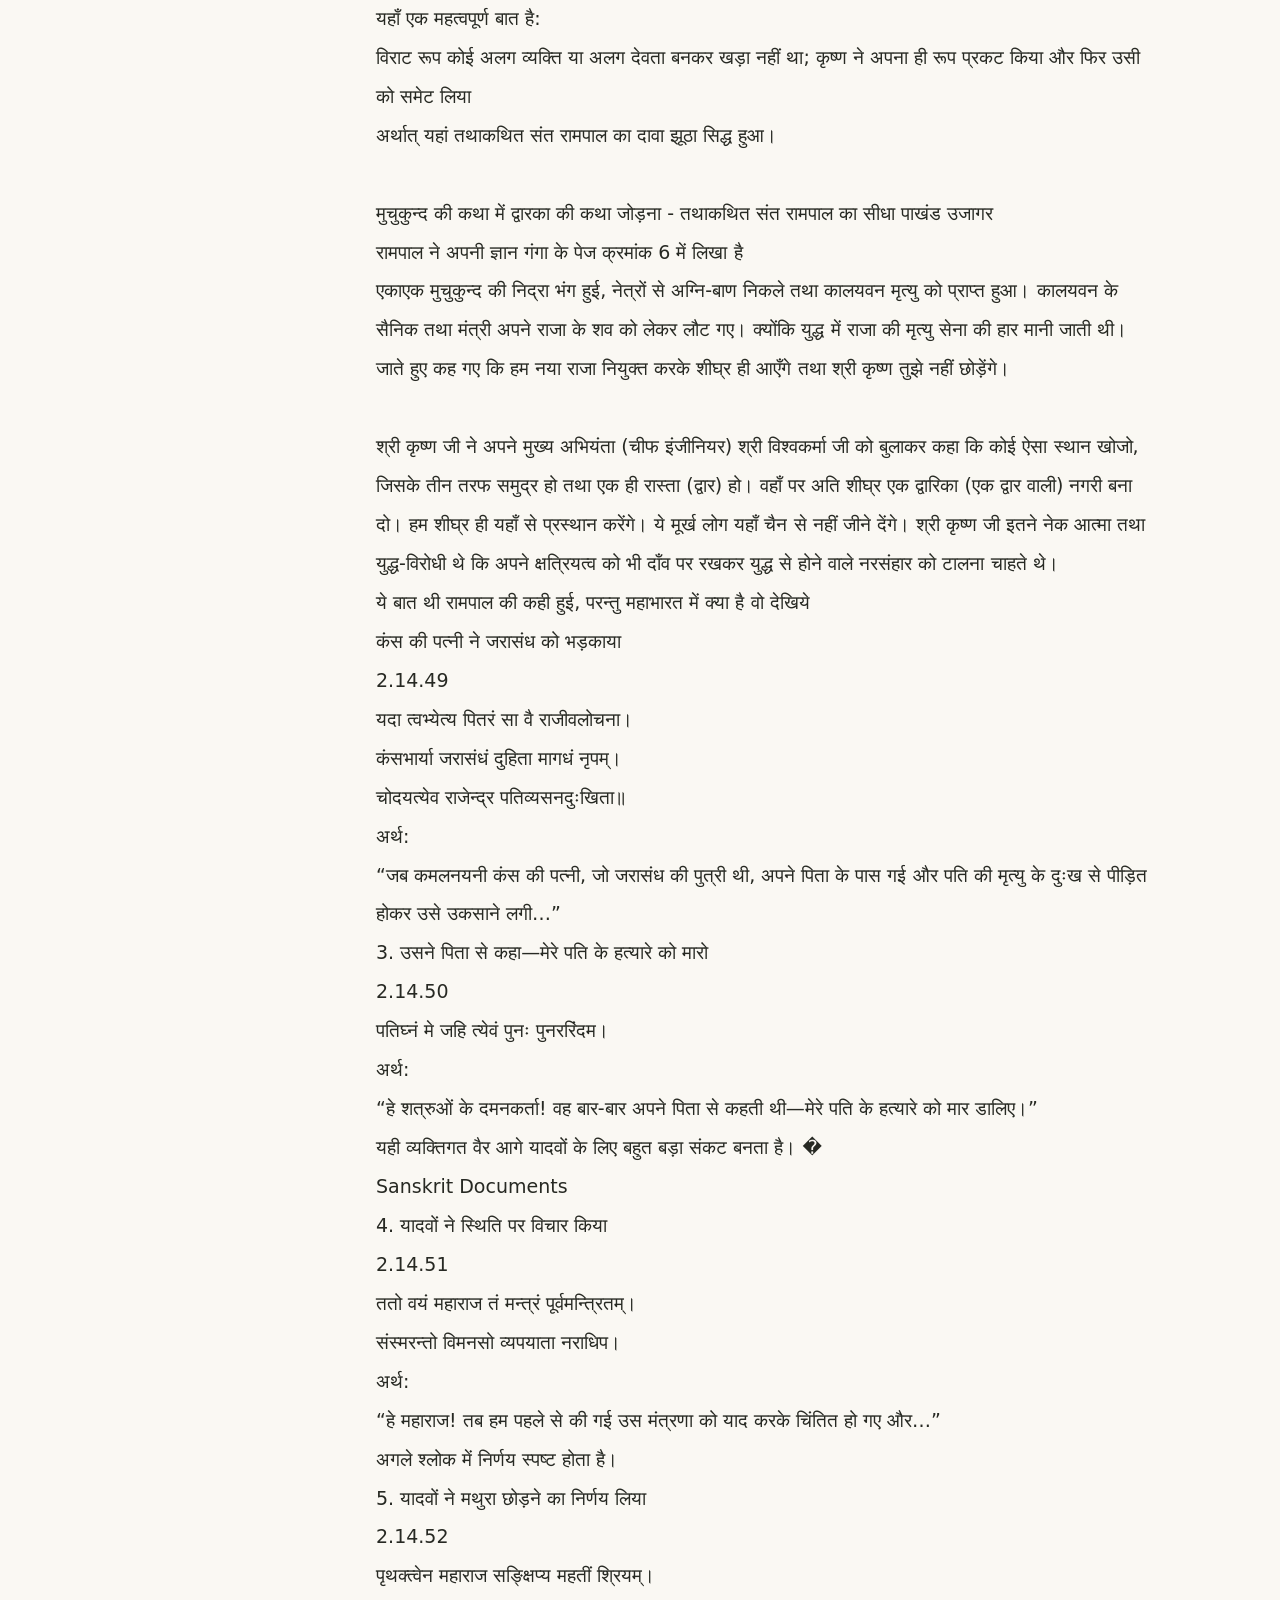
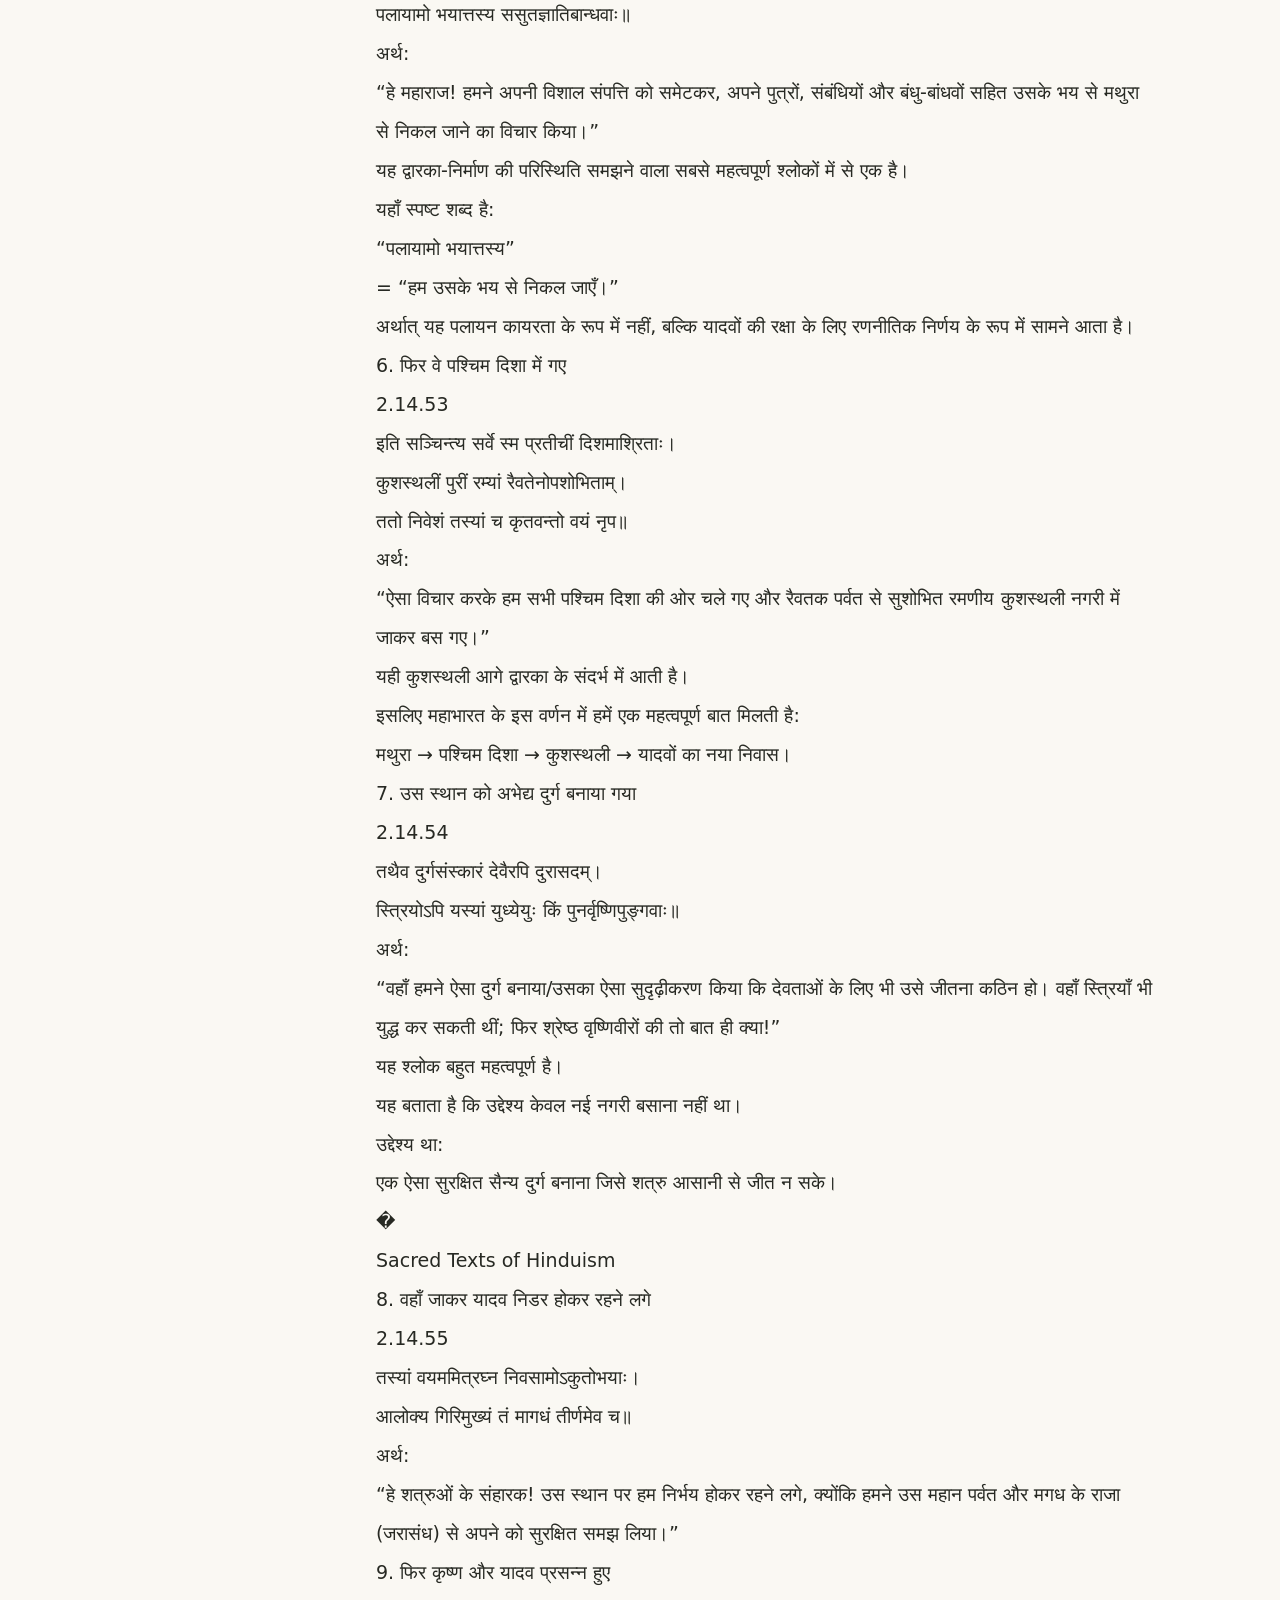
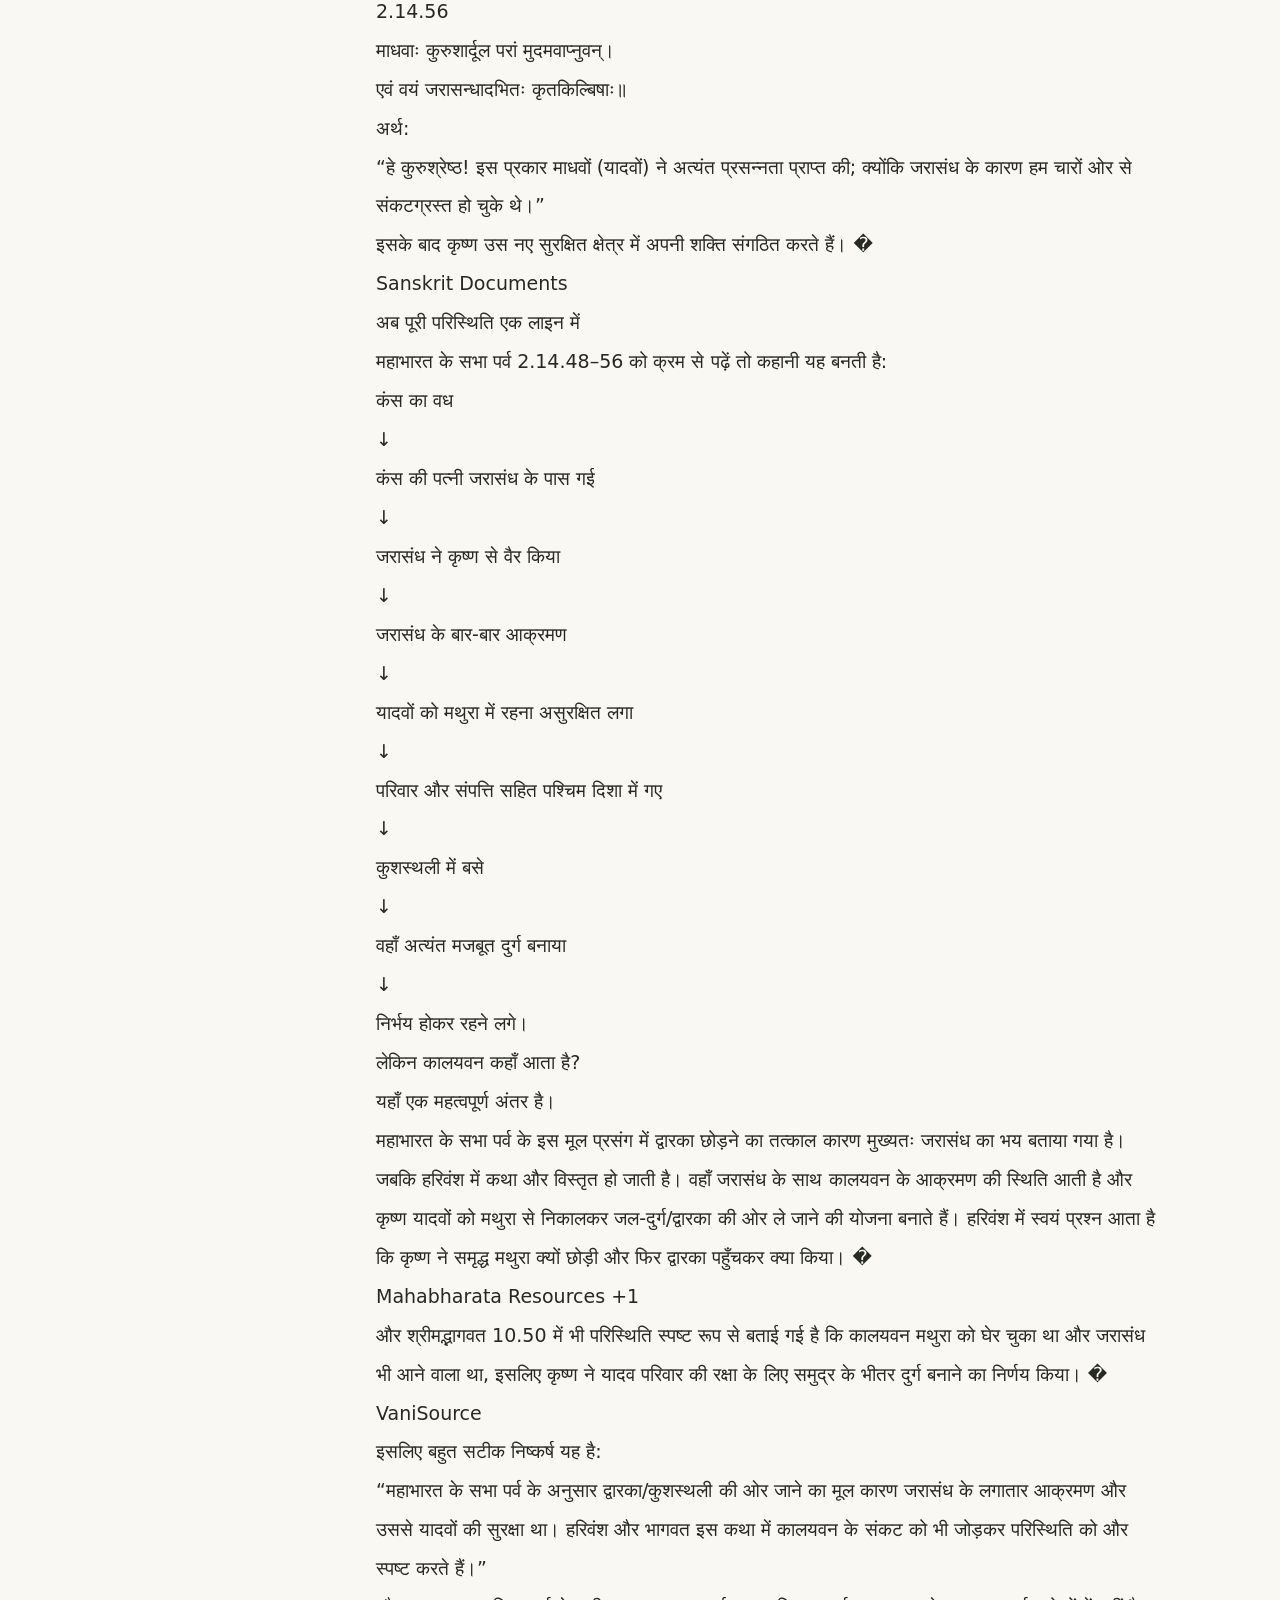
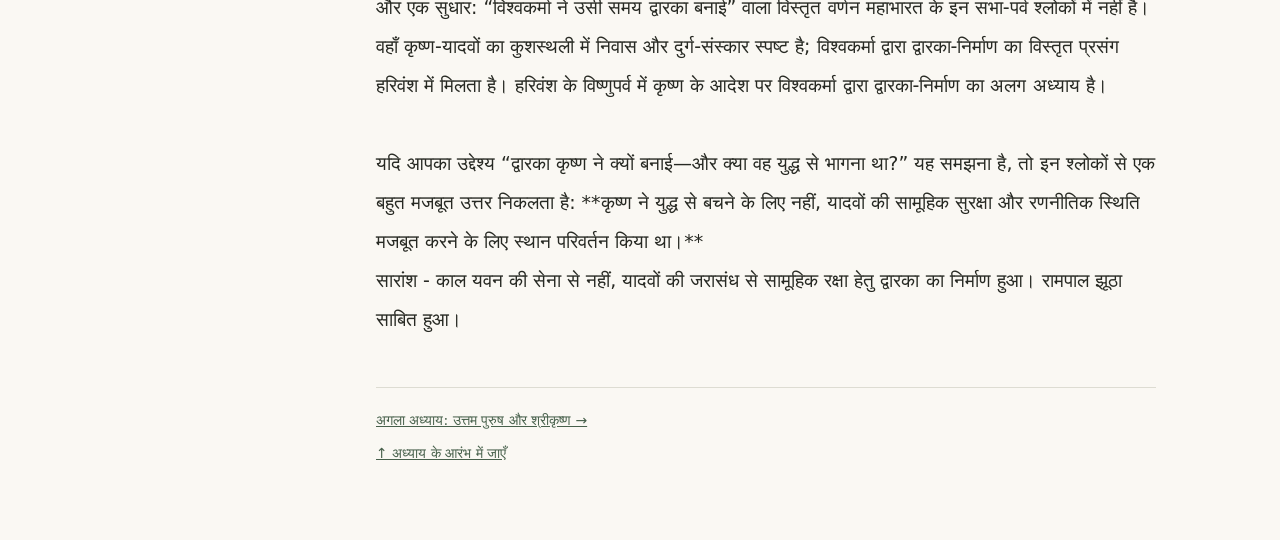
==== commit 692fb27c: "Add second Hindi chapter with complete original text and chapter navigation" ====
--- a/index.html
+++ b/index.html
@@ -20,7 +20,7 @@
 <body>
 <header><a href="./">रामपाल के दावों की समीक्षा</a><span class="tag">एक खुली पुस्तक · हिंदी</span></header>
 <div class="layout">
-<aside aria-label="अध्याय सूची"><h2>विषय-सूची</h2><nav><a href="#chapter" aria-current="page">01 · विराट स्वरूप और द्वारका</a></nav></aside>
+<aside aria-label="अध्याय सूची"><h2>विषय-सूची</h2><nav><a href="index.html#chapter" aria-current="page">01 · विराट स्वरूप और द्वारका</a><a href="chapter-02.html#chapter">02 · उत्तम पुरुष और श्रीकृष्ण</a></nav></aside>
 <main id="chapter">
 <div class="eyebrow">अध्याय 01</div>
 <h1>विराट स्वरूप और द्वारका</h1>
@@ -200,7 +200,7 @@
 
 यदि आपका उद्देश्य “द्वारका कृष्ण ने क्यों बनाई—और क्या वह युद्ध से भागना था?” यह समझना है, तो इन श्लोकों से एक बहुत मजबूत उत्तर निकलता है: **कृष्ण ने युद्ध से बचने के लिए नहीं, यादवों की सामूहिक सुरक्षा और रणनीतिक स्थिति मजबूत करने के लिए स्थान परिवर्तन किया था।**
 सारांश - काल यवन की सेना से नहीं, यादवों की जरासंध से सामूहिक रक्षा हेतु द्वारका का निर्माण हुआ। रामपाल झूठा साबित हुआ।</article>
-<footer><a href="#chapter">↑ अध्याय के आरंभ में जाएँ</a></footer>
+<footer><a href="chapter-02.html#chapter">अगला अध्याय: उत्तम पुरुष और श्रीकृष्ण →</a><br><br><a href="#chapter">↑ अध्याय के आरंभ में जाएँ</a></footer>
 </main>
 </div>
 </body>
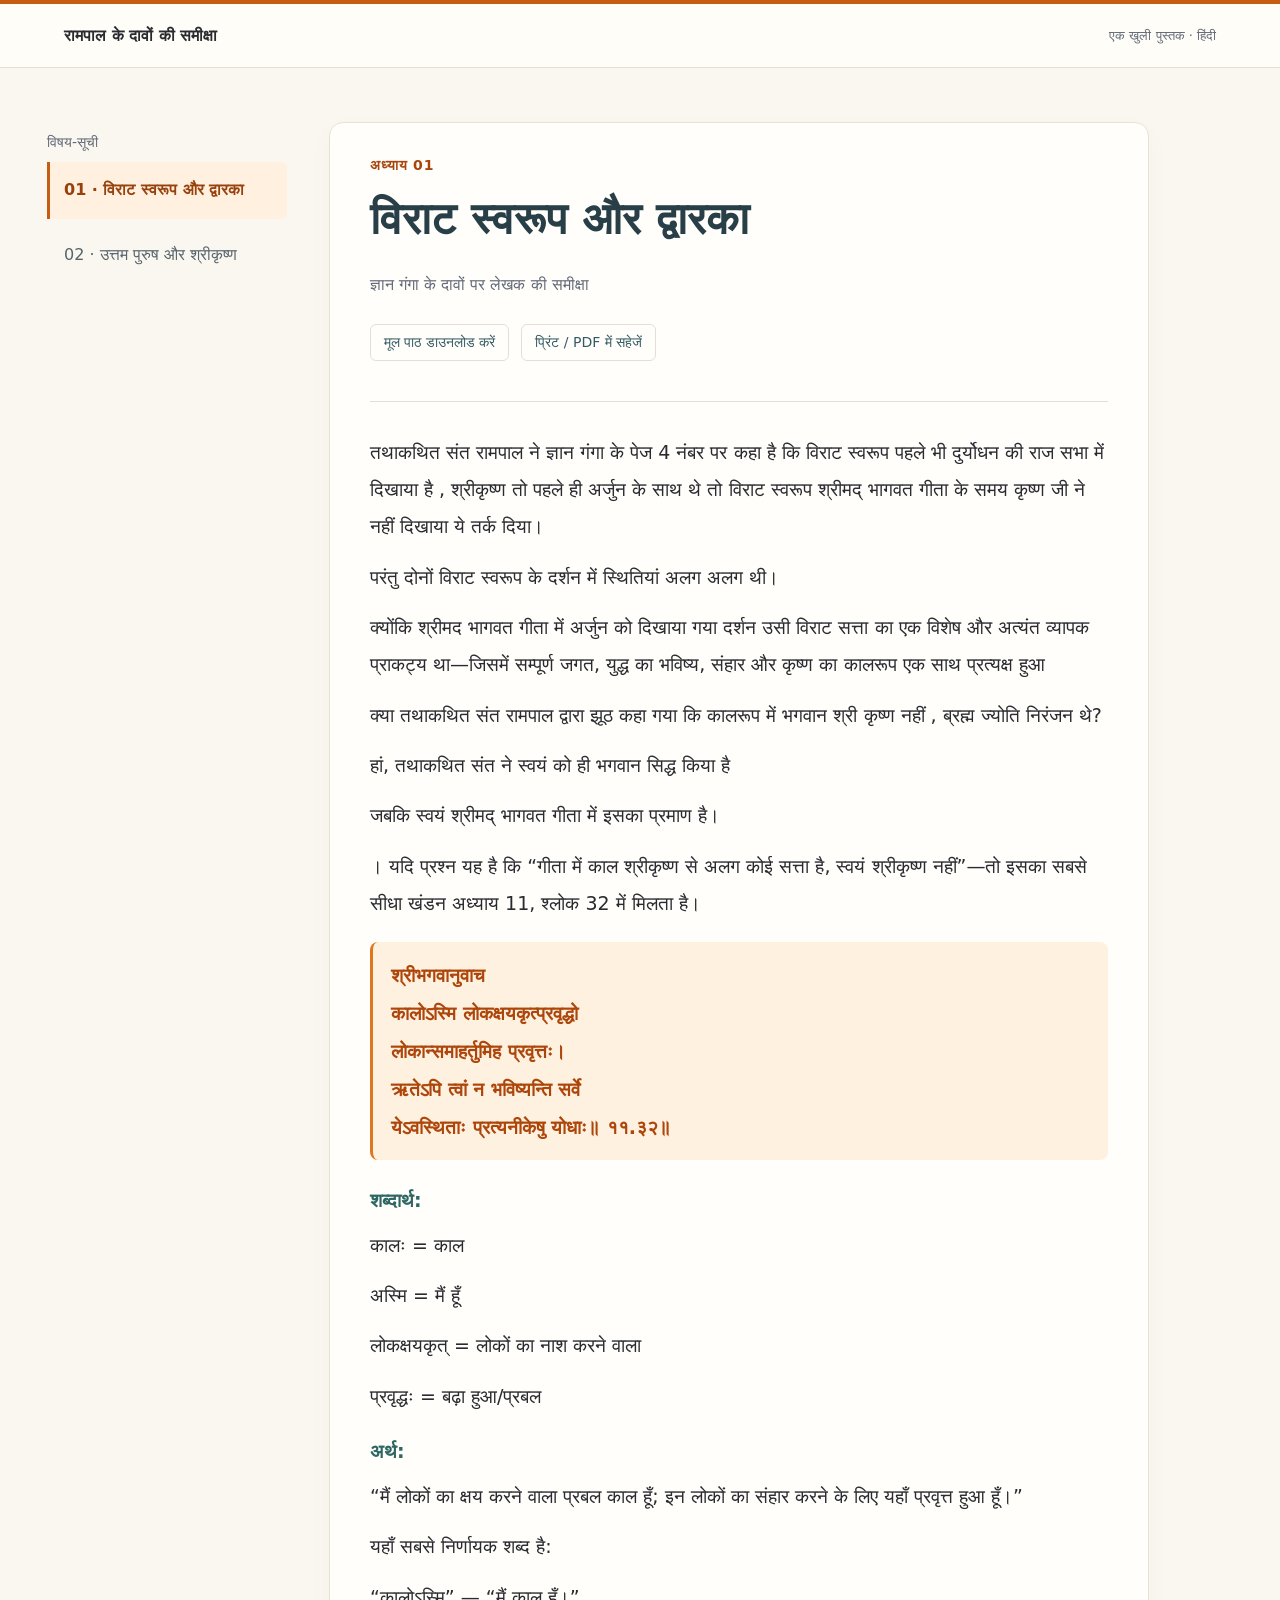
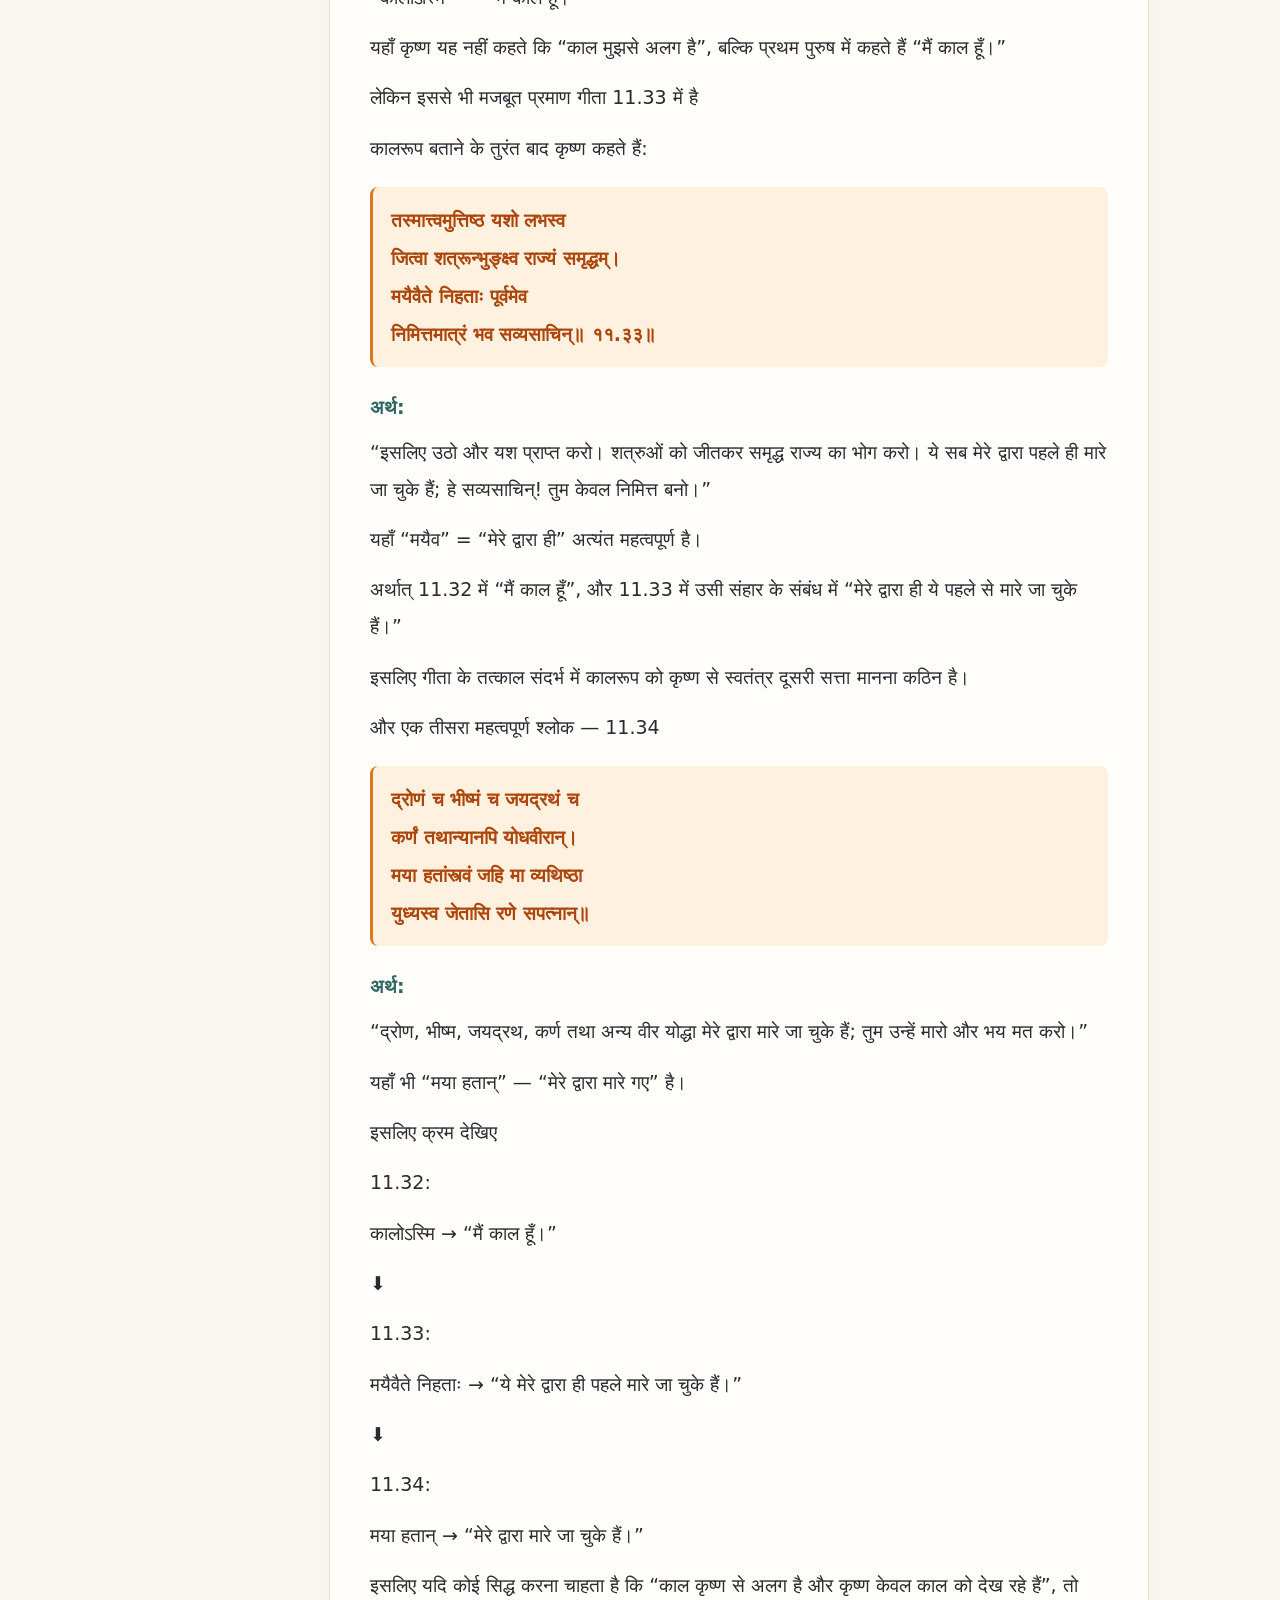
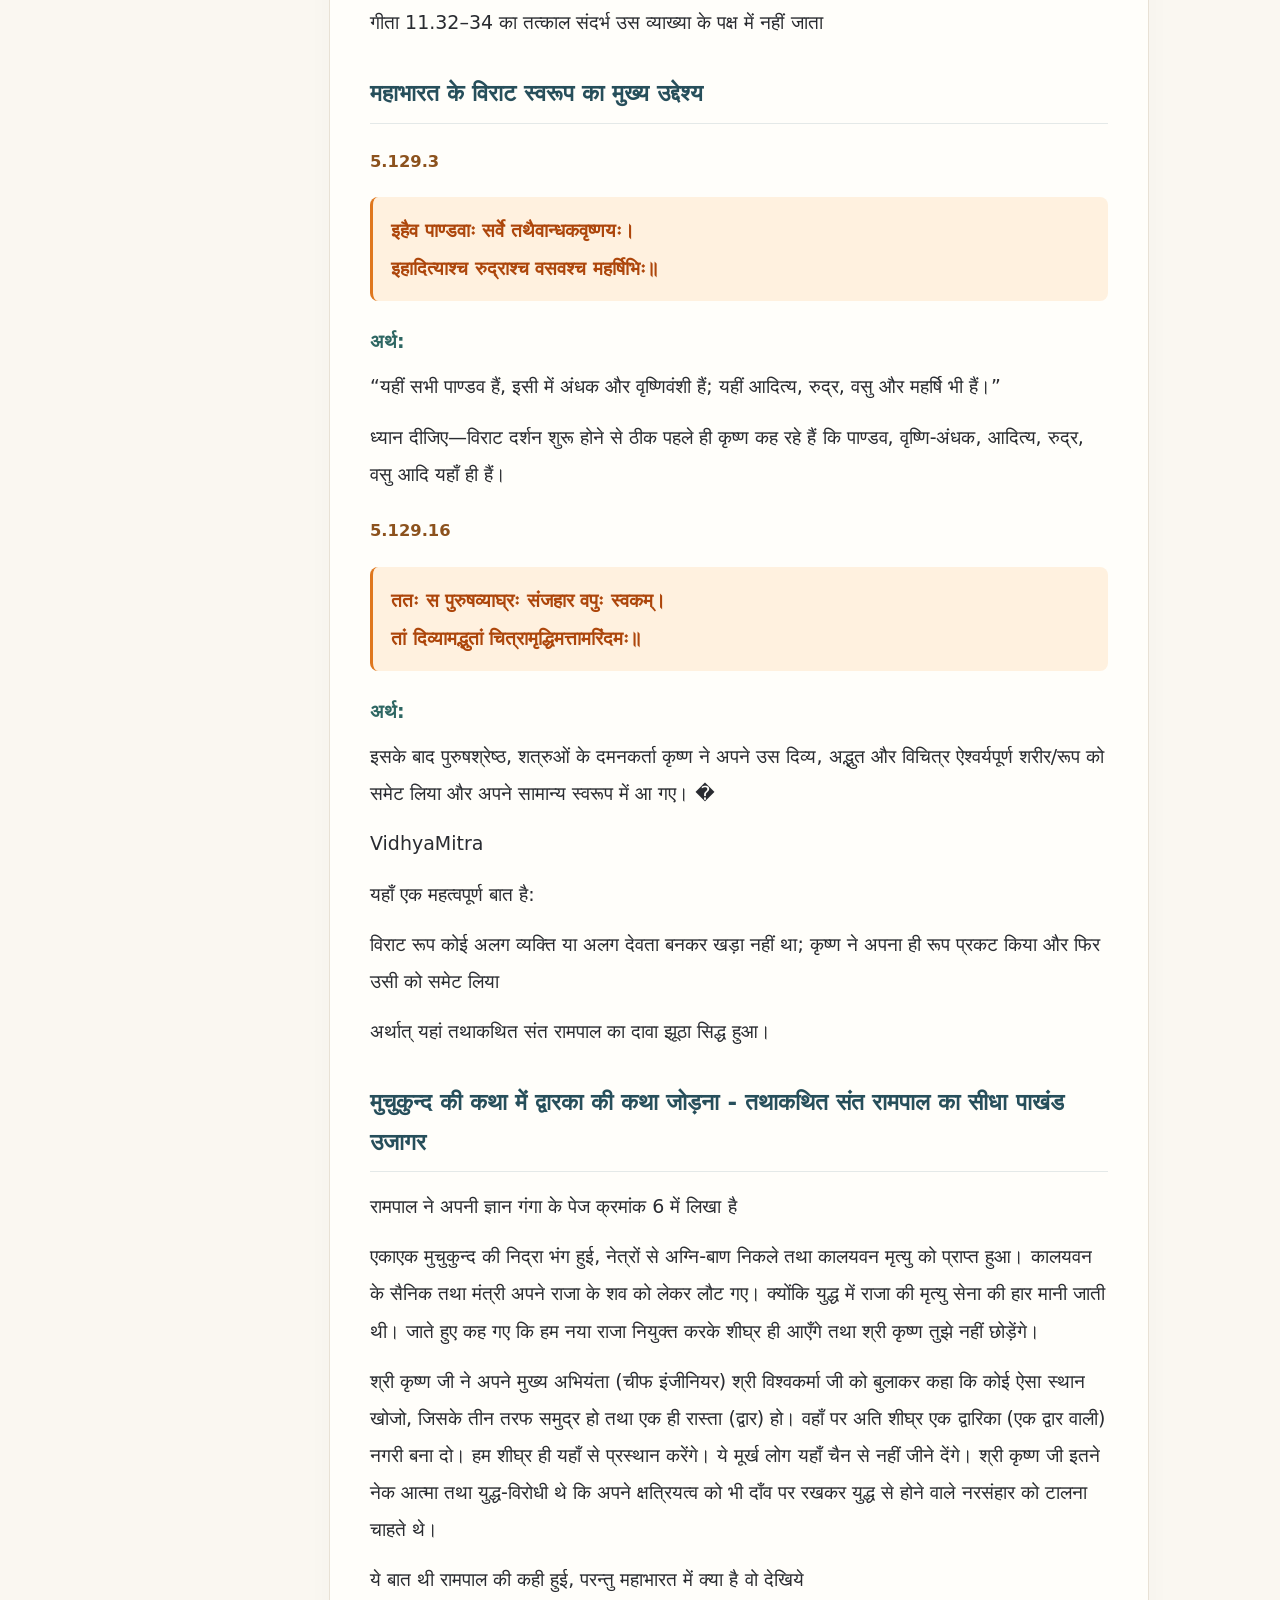
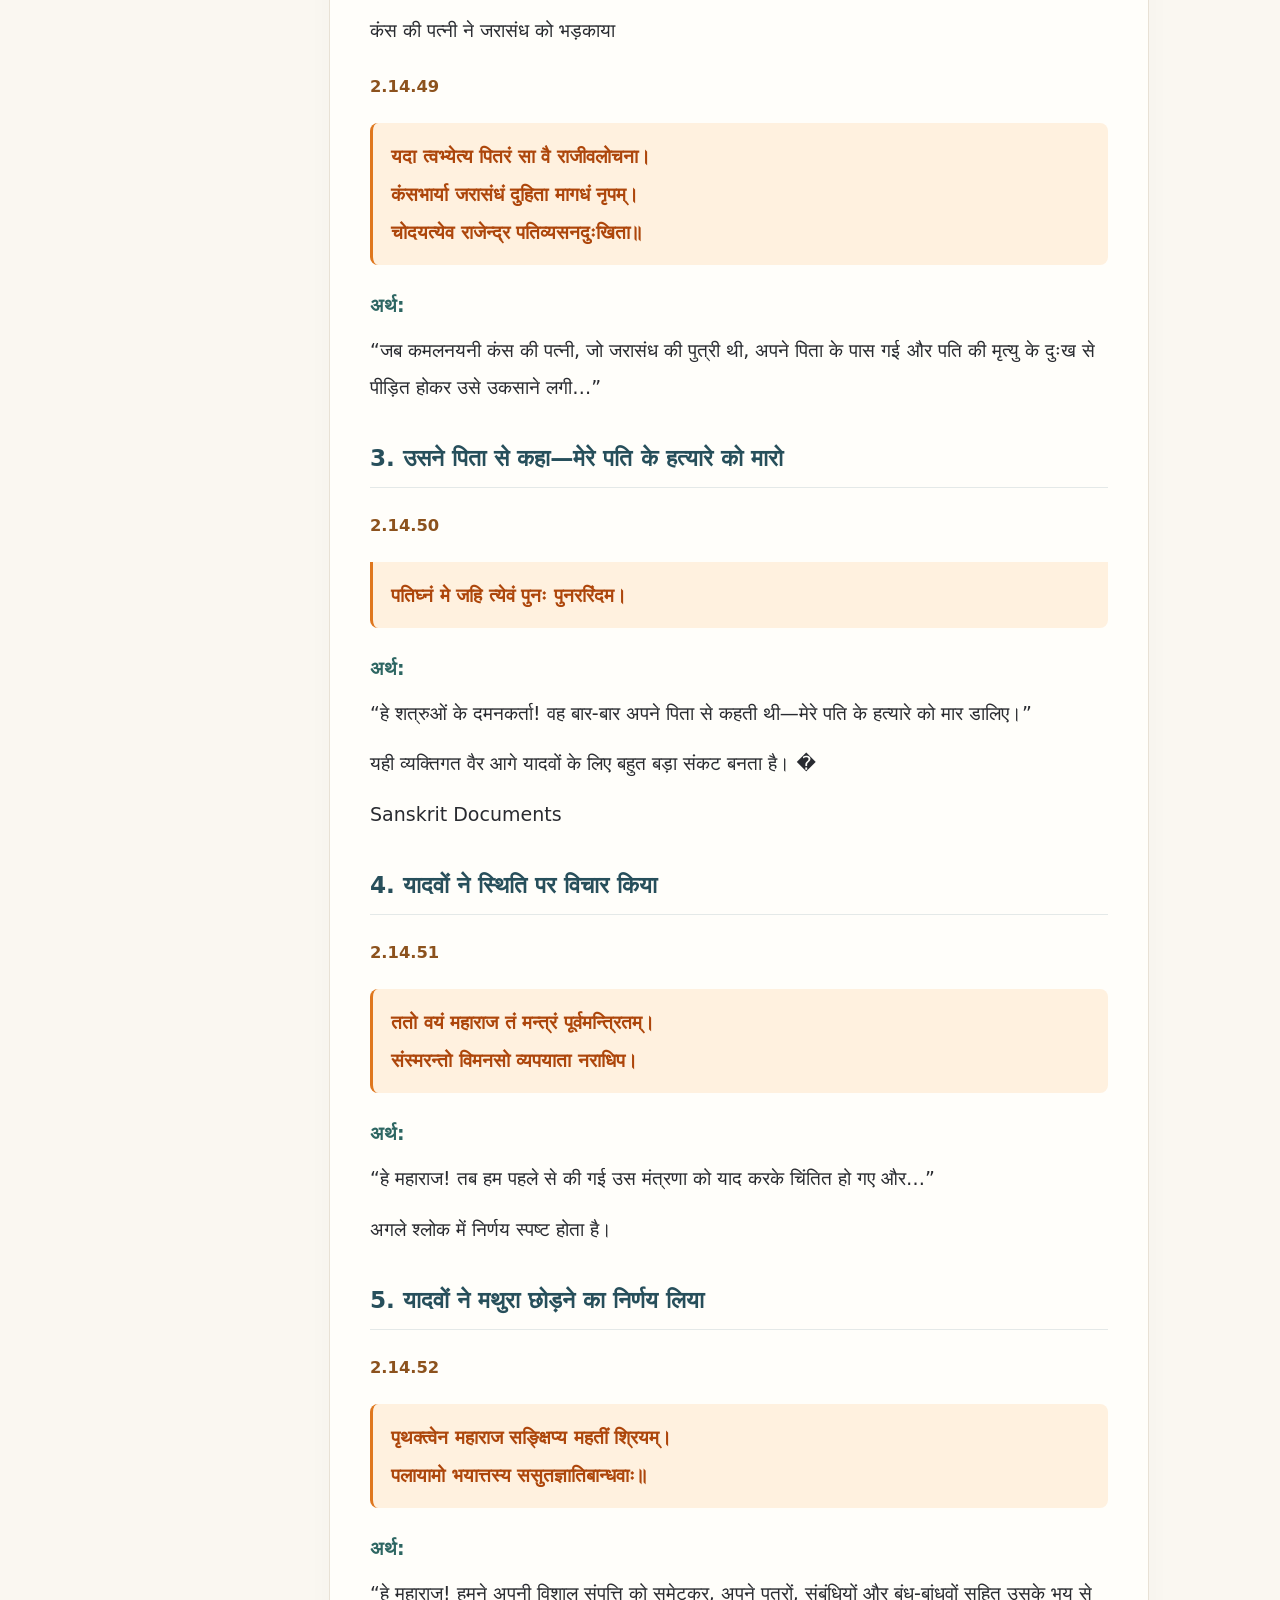
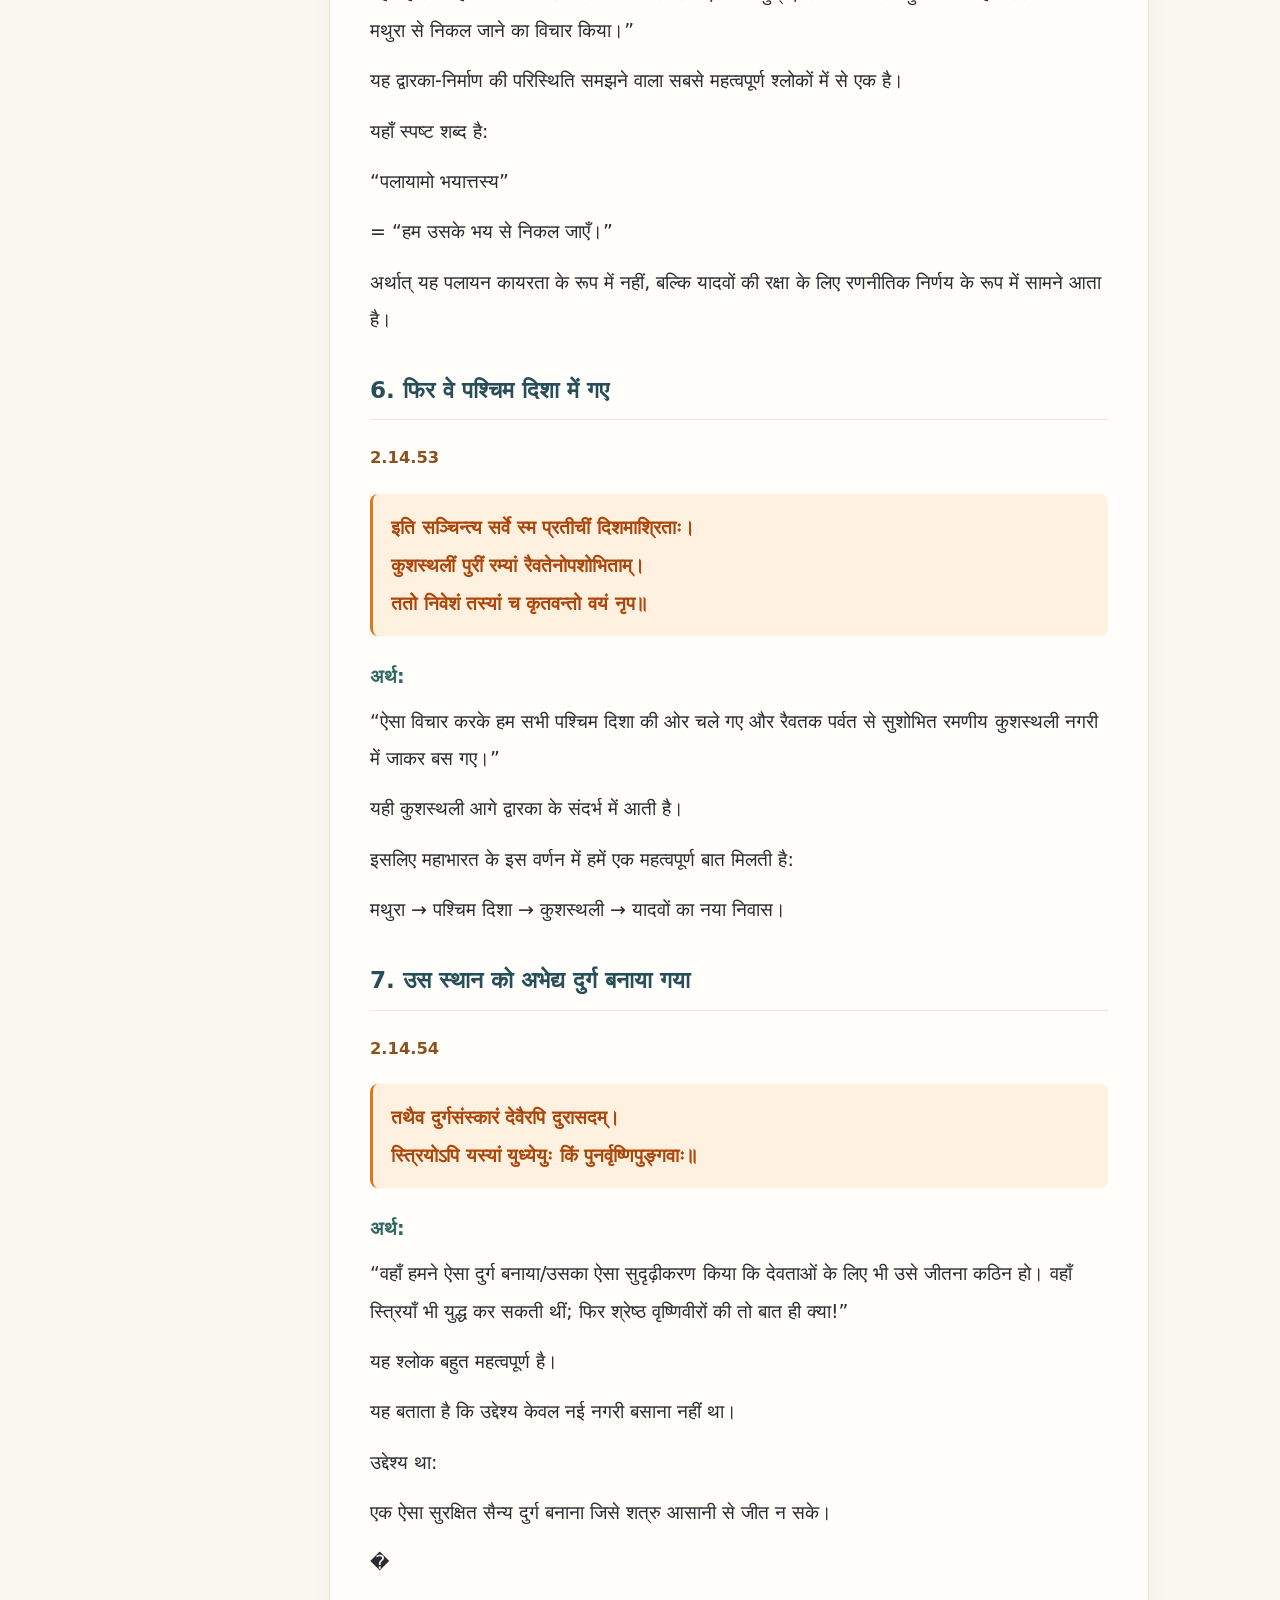
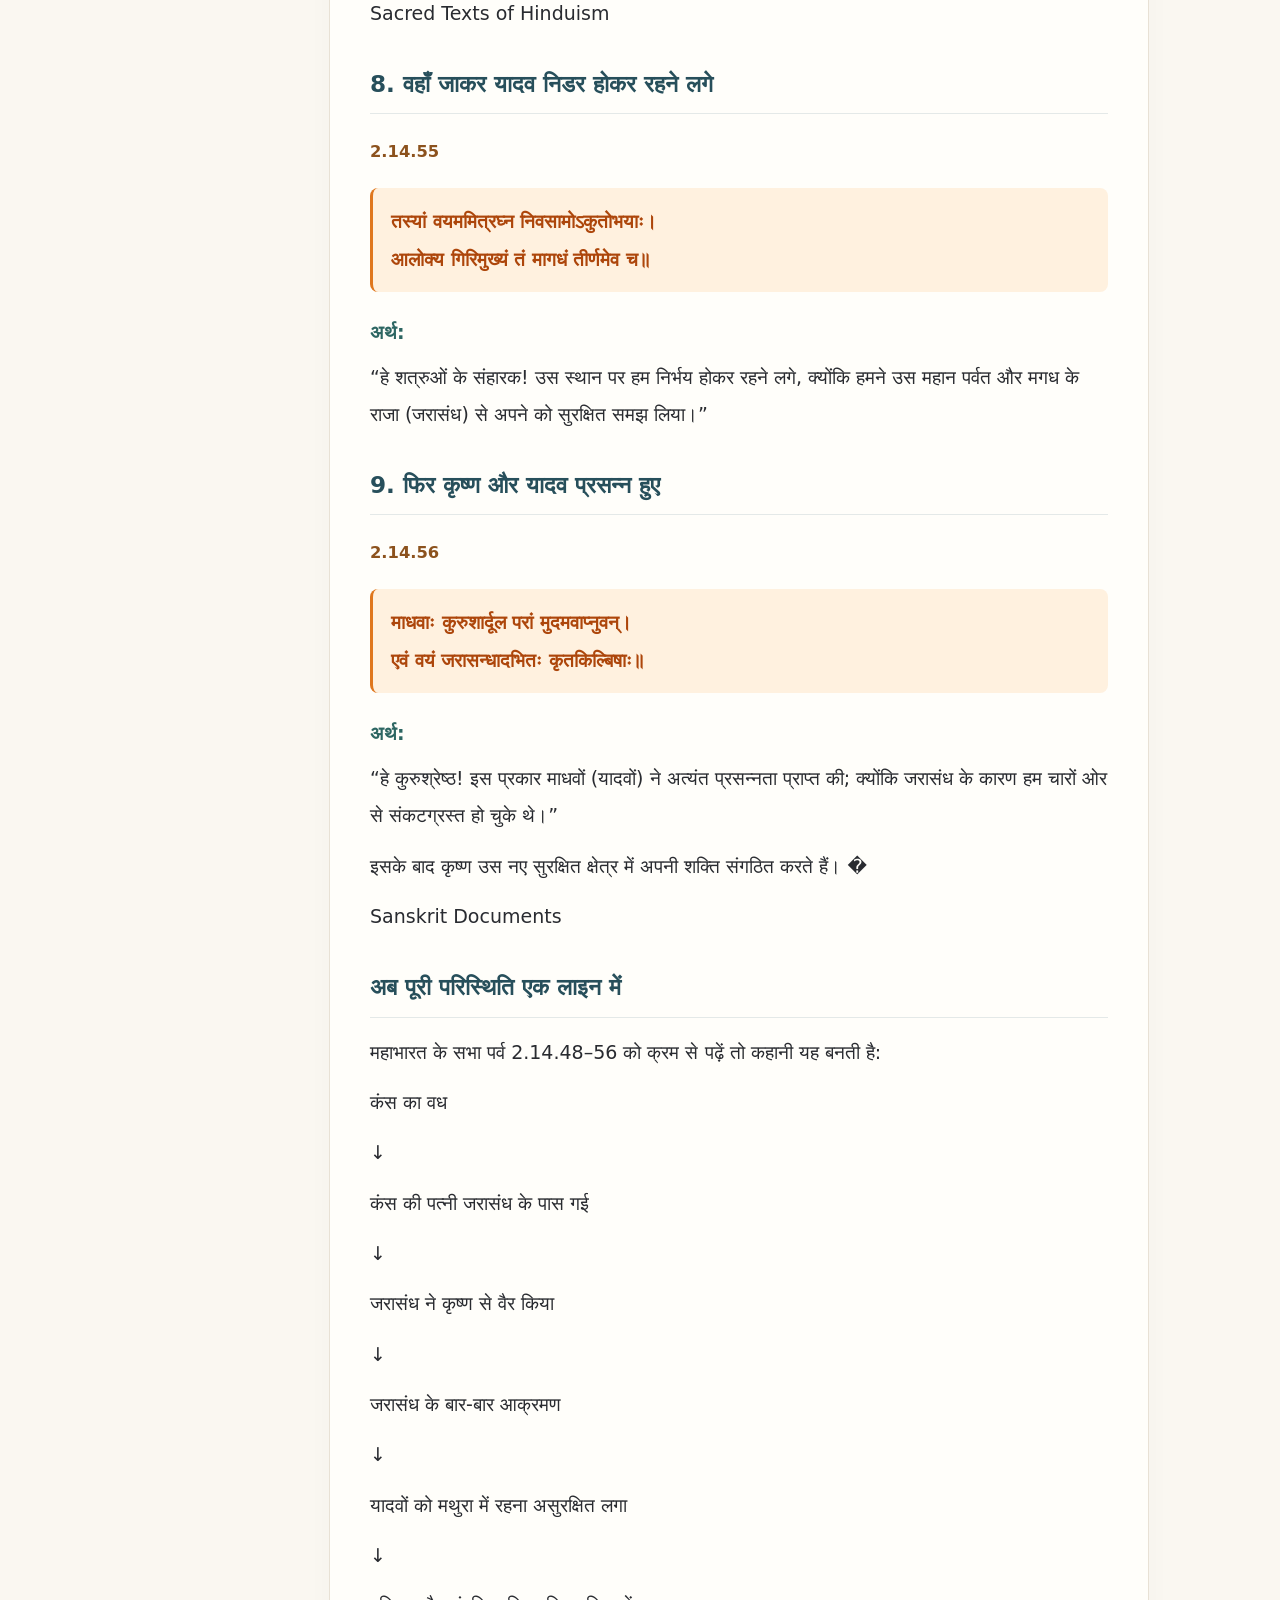
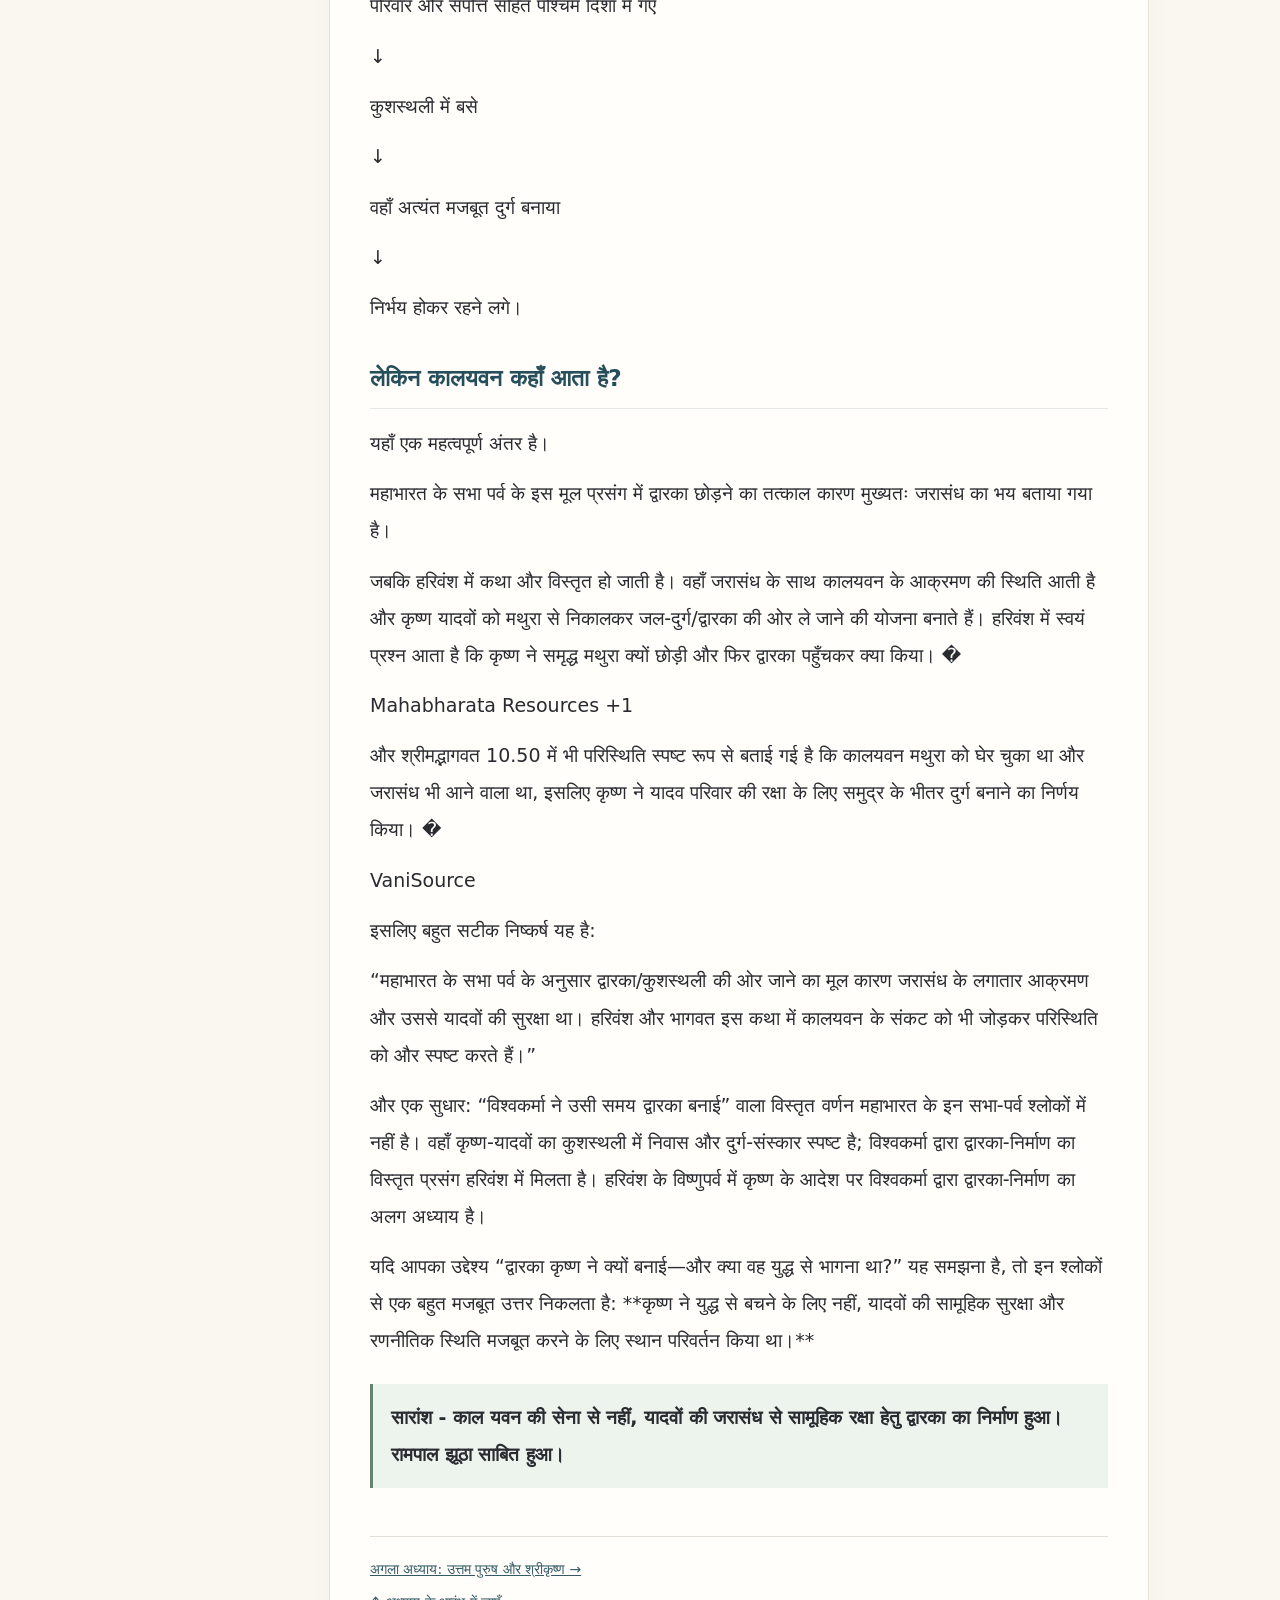
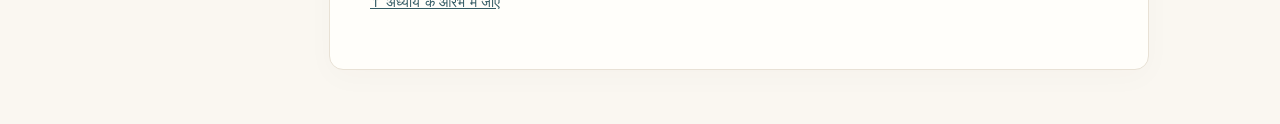
==== commit f2218512: "Improve both chapters with saffron verses and clearer reading layout" ====
--- a/index.html
+++ b/index.html
@@ -16,6 +16,7 @@
 @media(max-width:800px){.layout{grid-template-columns:1fr;gap:28px;padding:28px 20px}aside{position:static}header{padding:18px 20px}.tag{display:none}article{font-size:18px}nav a{padding:10px 14px}}
 @media print{header,aside,.tools,footer{display:none}.layout{display:block;padding:0}main{max-width:none}body{background:white}article{font-size:12pt;line-height:1.8}h1{font-size:23pt}}
 </style>
+<link rel="stylesheet" href="reading.css">
 </head>
 <body>
 <header><a href="./">रामपाल के दावों की समीक्षा</a><span class="tag">एक खुली पुस्तक · हिंदी</span></header>
@@ -26,180 +27,180 @@
 <h1>विराट स्वरूप और द्वारका</h1>
 <p class="intro">ज्ञान गंगा के दावों पर लेखक की समीक्षा</p>
 <div class="tools"><a href="chapters/chapter-01.txt" download>मूल पाठ डाउनलोड करें</a><button type="button" onclick="window.print()">प्रिंट / PDF में सहेजें</button></div>
-<article id="chapter-content" aria-label="अध्याय का मूल पाठ">तथाकथित संत रामपाल ने ज्ञान गंगा के पेज 4 नंबर पर कहा है कि विराट स्वरूप पहले भी दुर्योधन की राज सभा में दिखाया है , श्रीकृष्ण तो पहले ही अर्जुन के साथ थे तो विराट स्वरूप श्रीमद् भागवत गीता के समय कृष्ण जी ने नहीं दिखाया ये तर्क दिया।
-परंतु दोनों विराट स्वरूप के दर्शन में स्थितियां अलग अलग थी।
-क्योंकि श्रीमद भागवत गीता में अर्जुन को दिखाया गया दर्शन उसी विराट सत्ता का एक विशेष और अत्यंत व्यापक प्राकट्य था—जिसमें सम्पूर्ण जगत, युद्ध का भविष्य, संहार और कृष्ण का कालरूप एक साथ प्रत्यक्ष हुआ
-क्या तथाकथित संत रामपाल द्वारा झूठ कहा गया कि कालरूप में भगवान श्री कृष्ण नहीं , ब्रह्म ज्योति निरंजन थे?
-हां, तथाकथित संत ने स्वयं को ही भगवान सिद्ध किया है
-जबकि स्वयं श्रीमद् भागवत गीता में इसका प्रमाण है।
-। यदि प्रश्न यह है कि “गीता में काल श्रीकृष्ण से अलग कोई सत्ता है, स्वयं श्रीकृष्ण नहीं”—तो इसका सबसे सीधा खंडन अध्याय 11, श्लोक 32 में मिलता है।
-श्रीभगवानुवाच
-कालोऽस्मि लोकक्षयकृत्प्रवृद्धो
-लोकान्समाहर्तुमिह प्रवृत्तः।
-ऋतेऽपि त्वां न भविष्यन्ति सर्वे
-येऽवस्थिताः प्रत्यनीकेषु योधाः॥ ११.३२॥
-शब्दार्थ:
-कालः = काल
-अस्मि = मैं हूँ
-लोकक्षयकृत् = लोकों का नाश करने वाला
-प्रवृद्धः = बढ़ा हुआ/प्रबल
-अर्थ:
-“मैं लोकों का क्षय करने वाला प्रबल काल हूँ; इन लोकों का संहार करने के लिए यहाँ प्रवृत्त हुआ हूँ।”
-यहाँ सबसे निर्णायक शब्द है:
-“कालोऽस्मि” — “मैं काल हूँ।”
-यहाँ कृष्ण यह नहीं कहते कि “काल मुझसे अलग है”, बल्कि प्रथम पुरुष में कहते हैं “मैं काल हूँ।”
-लेकिन इससे भी मजबूत प्रमाण गीता 11.33 में है
-कालरूप बताने के तुरंत बाद कृष्ण कहते हैं:
-तस्मात्त्वमुत्तिष्ठ यशो लभस्व
-जित्वा शत्रून्भुङ्क्ष्व राज्यं समृद्धम्।
-मयैवैते निहताः पूर्वमेव
-निमित्तमात्रं भव सव्यसाचिन्॥ ११.३३॥
-अर्थ:
-“इसलिए उठो और यश प्राप्त करो। शत्रुओं को जीतकर समृद्ध राज्य का भोग करो। ये सब मेरे द्वारा पहले ही मारे जा चुके हैं; हे सव्यसाचिन्! तुम केवल निमित्त बनो।”
-यहाँ “मयैव” = “मेरे द्वारा ही” अत्यंत महत्वपूर्ण है।
-अर्थात् 11.32 में “मैं काल हूँ”, और 11.33 में उसी संहार के संबंध में “मेरे द्वारा ही ये पहले से मारे जा चुके हैं।”
-इसलिए गीता के तत्काल संदर्भ में कालरूप को कृष्ण से स्वतंत्र दूसरी सत्ता मानना कठिन है।
-और एक तीसरा महत्वपूर्ण श्लोक — 11.34
-द्रोणं च भीष्मं च जयद्रथं च
-कर्णं तथान्यानपि योधवीरान्।
-मया हतांस्त्वं जहि मा व्यथिष्ठा
-युध्यस्व जेतासि रणे सपत्नान्॥
-अर्थ:
-“द्रोण, भीष्म, जयद्रथ, कर्ण तथा अन्य वीर योद्धा मेरे द्वारा मारे जा चुके हैं; तुम उन्हें मारो और भय मत करो।”
-यहाँ भी “मया हतान्” — “मेरे द्वारा मारे गए” है।
-इसलिए क्रम देखिए
-11.32:
-कालोऽस्मि → “मैं काल हूँ।”
-⬇️
-11.33:
-मयैवैते निहताः → “ये मेरे द्वारा ही पहले मारे जा चुके हैं।”
-⬇️
-11.34:
-मया हतान् → “मेरे द्वारा मारे जा चुके हैं।”
-इसलिए यदि कोई सिद्ध करना चाहता है कि “काल कृष्ण से अलग है और कृष्ण केवल काल को देख रहे हैं”, तो गीता 11.32–34 का तत्काल संदर्भ उस व्याख्या के पक्ष में नहीं जाता
-महाभारत के विराट स्वरूप का मुख्य उद्देश्य
-5.129.3
-इहैव पाण्डवाः सर्वे तथैवान्धकवृष्णयः।
-इहादित्याश्च रुद्राश्च वसवश्च महर्षिभिः॥
-अर्थ:
-“यहीं सभी पाण्डव हैं, इसी में अंधक और वृष्णिवंशी हैं; यहीं आदित्य, रुद्र, वसु और महर्षि भी हैं।”
-ध्यान दीजिए—विराट दर्शन शुरू होने से ठीक पहले ही कृष्ण कह रहे हैं कि पाण्डव, वृष्णि-अंधक, आदित्य, रुद्र, वसु आदि यहाँ ही हैं।
-5.129.16
-ततः स पुरुषव्याघ्रः संजहार वपुः स्वकम्।
-तां दिव्यामद्भुतां चित्रामृद्धिमत्तामरिंदमः॥
-अर्थ:
-इसके बाद पुरुषश्रेष्ठ, शत्रुओं के दमनकर्ता कृष्ण ने अपने उस दिव्य, अद्भुत और विचित्र ऐश्वर्यपूर्ण शरीर/रूप को समेट लिया और अपने सामान्य स्वरूप में आ गए। �
-VidhyaMitra
-यहाँ एक महत्वपूर्ण बात है:
-विराट रूप कोई अलग व्यक्ति या अलग देवता बनकर खड़ा नहीं था; कृष्ण ने अपना ही रूप प्रकट किया और फिर उसी को समेट लिया
-अर्थात् यहां तथाकथित संत रामपाल का दावा झूठा सिद्ध हुआ।
+<article id="chapter-content" aria-label="अध्याय का मूल पाठ"><span class="prose-line">तथाकथित संत रामपाल ने ज्ञान गंगा के पेज 4 नंबर पर कहा है कि विराट स्वरूप पहले भी दुर्योधन की राज सभा में दिखाया है , श्रीकृष्ण तो पहले ही अर्जुन के साथ थे तो विराट स्वरूप श्रीमद् भागवत गीता के समय कृष्ण जी ने नहीं दिखाया ये तर्क दिया।</span>
+<span class="prose-line">परंतु दोनों विराट स्वरूप के दर्शन में स्थितियां अलग अलग थी।</span>
+<span class="prose-line">क्योंकि श्रीमद भागवत गीता में अर्जुन को दिखाया गया दर्शन उसी विराट सत्ता का एक विशेष और अत्यंत व्यापक प्राकट्य था—जिसमें सम्पूर्ण जगत, युद्ध का भविष्य, संहार और कृष्ण का कालरूप एक साथ प्रत्यक्ष हुआ</span>
+<span class="prose-line">क्या तथाकथित संत रामपाल द्वारा झूठ कहा गया कि कालरूप में भगवान श्री कृष्ण नहीं , ब्रह्म ज्योति निरंजन थे?</span>
+<span class="prose-line">हां, तथाकथित संत ने स्वयं को ही भगवान सिद्ध किया है</span>
+<span class="prose-line">जबकि स्वयं श्रीमद् भागवत गीता में इसका प्रमाण है।</span>
+<span class="prose-line">। यदि प्रश्न यह है कि “गीता में काल श्रीकृष्ण से अलग कोई सत्ता है, स्वयं श्रीकृष्ण नहीं”—तो इसका सबसे सीधा खंडन अध्याय 11, श्लोक 32 में मिलता है।</span>
+<span class="verse-line verse-start">श्रीभगवानुवाच</span>
+<span class="verse-line">कालोऽस्मि लोकक्षयकृत्प्रवृद्धो</span>
+<span class="verse-line">लोकान्समाहर्तुमिह प्रवृत्तः।</span>
+<span class="verse-line">ऋतेऽपि त्वां न भविष्यन्ति सर्वे</span>
+<span class="verse-line verse-end">येऽवस्थिताः प्रत्यनीकेषु योधाः॥ ११.३२॥</span>
+<span class="meaning-label">शब्दार्थ:</span>
+<span class="prose-line">कालः = काल</span>
+<span class="prose-line">अस्मि = मैं हूँ</span>
+<span class="prose-line">लोकक्षयकृत् = लोकों का नाश करने वाला</span>
+<span class="prose-line">प्रवृद्धः = बढ़ा हुआ/प्रबल</span>
+<span class="meaning-label">अर्थ:</span>
+<span class="prose-line">“मैं लोकों का क्षय करने वाला प्रबल काल हूँ; इन लोकों का संहार करने के लिए यहाँ प्रवृत्त हुआ हूँ।”</span>
+<span class="prose-line">यहाँ सबसे निर्णायक शब्द है:</span>
+<span class="prose-line">“कालोऽस्मि” — “मैं काल हूँ।”</span>
+<span class="prose-line">यहाँ कृष्ण यह नहीं कहते कि “काल मुझसे अलग है”, बल्कि प्रथम पुरुष में कहते हैं “मैं काल हूँ।”</span>
+<span class="prose-line">लेकिन इससे भी मजबूत प्रमाण गीता 11.33 में है</span>
+<span class="prose-line">कालरूप बताने के तुरंत बाद कृष्ण कहते हैं:</span>
+<span class="verse-line verse-start">तस्मात्त्वमुत्तिष्ठ यशो लभस्व</span>
+<span class="verse-line">जित्वा शत्रून्भुङ्क्ष्व राज्यं समृद्धम्।</span>
+<span class="verse-line">मयैवैते निहताः पूर्वमेव</span>
+<span class="verse-line verse-end">निमित्तमात्रं भव सव्यसाचिन्॥ ११.३३॥</span>
+<span class="meaning-label">अर्थ:</span>
+<span class="prose-line">“इसलिए उठो और यश प्राप्त करो। शत्रुओं को जीतकर समृद्ध राज्य का भोग करो। ये सब मेरे द्वारा पहले ही मारे जा चुके हैं; हे सव्यसाचिन्! तुम केवल निमित्त बनो।”</span>
+<span class="prose-line">यहाँ “मयैव” = “मेरे द्वारा ही” अत्यंत महत्वपूर्ण है।</span>
+<span class="prose-line">अर्थात् 11.32 में “मैं काल हूँ”, और 11.33 में उसी संहार के संबंध में “मेरे द्वारा ही ये पहले से मारे जा चुके हैं।”</span>
+<span class="prose-line">इसलिए गीता के तत्काल संदर्भ में कालरूप को कृष्ण से स्वतंत्र दूसरी सत्ता मानना कठिन है।</span>
+<span class="prose-line">और एक तीसरा महत्वपूर्ण श्लोक — 11.34</span>
+<span class="verse-line verse-start">द्रोणं च भीष्मं च जयद्रथं च</span>
+<span class="verse-line">कर्णं तथान्यानपि योधवीरान्।</span>
+<span class="verse-line">मया हतांस्त्वं जहि मा व्यथिष्ठा</span>
+<span class="verse-line verse-end">युध्यस्व जेतासि रणे सपत्नान्॥</span>
+<span class="meaning-label">अर्थ:</span>
+<span class="prose-line">“द्रोण, भीष्म, जयद्रथ, कर्ण तथा अन्य वीर योद्धा मेरे द्वारा मारे जा चुके हैं; तुम उन्हें मारो और भय मत करो।”</span>
+<span class="prose-line">यहाँ भी “मया हतान्” — “मेरे द्वारा मारे गए” है।</span>
+<span class="prose-line">इसलिए क्रम देखिए</span>
+<span class="prose-line">11.32:</span>
+<span class="prose-line">कालोऽस्मि → “मैं काल हूँ।”</span>
+<span class="prose-line">⬇️</span>
+<span class="prose-line">11.33:</span>
+<span class="prose-line">मयैवैते निहताः → “ये मेरे द्वारा ही पहले मारे जा चुके हैं।”</span>
+<span class="prose-line">⬇️</span>
+<span class="prose-line">11.34:</span>
+<span class="prose-line">मया हतान् → “मेरे द्वारा मारे जा चुके हैं।”</span>
+<span class="prose-line">इसलिए यदि कोई सिद्ध करना चाहता है कि “काल कृष्ण से अलग है और कृष्ण केवल काल को देख रहे हैं”, तो गीता 11.32–34 का तत्काल संदर्भ उस व्याख्या के पक्ष में नहीं जाता</span>
+<span class="section-heading">महाभारत के विराट स्वरूप का मुख्य उद्देश्य</span>
+<span class="verse-ref">5.129.3</span>
+<span class="verse-line verse-start">इहैव पाण्डवाः सर्वे तथैवान्धकवृष्णयः।</span>
+<span class="verse-line verse-end">इहादित्याश्च रुद्राश्च वसवश्च महर्षिभिः॥</span>
+<span class="meaning-label">अर्थ:</span>
+<span class="prose-line">“यहीं सभी पाण्डव हैं, इसी में अंधक और वृष्णिवंशी हैं; यहीं आदित्य, रुद्र, वसु और महर्षि भी हैं।”</span>
+<span class="prose-line">ध्यान दीजिए—विराट दर्शन शुरू होने से ठीक पहले ही कृष्ण कह रहे हैं कि पाण्डव, वृष्णि-अंधक, आदित्य, रुद्र, वसु आदि यहाँ ही हैं।</span>
+<span class="verse-ref">5.129.16</span>
+<span class="verse-line verse-start">ततः स पुरुषव्याघ्रः संजहार वपुः स्वकम्।</span>
+<span class="verse-line verse-end">तां दिव्यामद्भुतां चित्रामृद्धिमत्तामरिंदमः॥</span>
+<span class="meaning-label">अर्थ:</span>
+<span class="prose-line">इसके बाद पुरुषश्रेष्ठ, शत्रुओं के दमनकर्ता कृष्ण ने अपने उस दिव्य, अद्भुत और विचित्र ऐश्वर्यपूर्ण शरीर/रूप को समेट लिया और अपने सामान्य स्वरूप में आ गए। �</span>
+<span class="prose-line">VidhyaMitra</span>
+<span class="prose-line">यहाँ एक महत्वपूर्ण बात है:</span>
+<span class="prose-line">विराट रूप कोई अलग व्यक्ति या अलग देवता बनकर खड़ा नहीं था; कृष्ण ने अपना ही रूप प्रकट किया और फिर उसी को समेट लिया</span>
+<span class="prose-line">अर्थात् यहां तथाकथित संत रामपाल का दावा झूठा सिद्ध हुआ।</span>
 
-मुचुकुन्द की कथा में द्वारका की कथा जोड़ना - तथाकथित संत रामपाल का सीधा पाखंड उजागर
-रामपाल ने अपनी ज्ञान गंगा के पेज क्रमांक 6 में लिखा है
-एकाएक मुचुकुन्द की निद्रा भंग हुई, नेत्रों से अग्नि-बाण निकले तथा कालयवन मृत्यु को प्राप्त हुआ। कालयवन के सैनिक तथा मंत्री अपने राजा के शव को लेकर लौट गए। क्योंकि युद्ध में राजा की मृत्यु सेना की हार मानी जाती थी। जाते हुए कह गए कि हम नया राजा नियुक्त करके शीघ्र ही आएँगे तथा श्री कृष्ण तुझे नहीं छोड़ेंगे।
+<span class="section-heading">मुचुकुन्द की कथा में द्वारका की कथा जोड़ना - तथाकथित संत रामपाल का सीधा पाखंड उजागर</span>
+<span class="prose-line">रामपाल ने अपनी ज्ञान गंगा के पेज क्रमांक 6 में लिखा है</span>
+<span class="prose-line">एकाएक मुचुकुन्द की निद्रा भंग हुई, नेत्रों से अग्नि-बाण निकले तथा कालयवन मृत्यु को प्राप्त हुआ। कालयवन के सैनिक तथा मंत्री अपने राजा के शव को लेकर लौट गए। क्योंकि युद्ध में राजा की मृत्यु सेना की हार मानी जाती थी। जाते हुए कह गए कि हम नया राजा नियुक्त करके शीघ्र ही आएँगे तथा श्री कृष्ण तुझे नहीं छोड़ेंगे।</span>
 
-श्री कृष्ण जी ने अपने मुख्य अभियंता (चीफ इंजीनियर) श्री विश्वकर्मा जी को बुलाकर कहा कि कोई ऐसा स्थान खोजो, जिसके तीन तरफ समुद्र हो तथा एक ही रास्ता (द्वार) हो। वहाँ पर अति शीघ्र एक द्वारिका (एक द्वार वाली) नगरी बना दो। हम शीघ्र ही यहाँ से प्रस्थान करेंगे। ये मूर्ख लोग यहाँ चैन से नहीं जीने देंगे। श्री कृष्ण जी इतने नेक आत्मा तथा युद्ध-विरोधी थे कि अपने क्षत्रियत्व को भी दाँव पर रखकर युद्ध से होने वाले नरसंहार को टालना चाहते थे।
-ये बात थी रामपाल की कही हुई, परन्तु महाभारत में क्या है वो देखिये
-कंस की पत्नी ने जरासंध को भड़काया
-2.14.49
-यदा त्वभ्येत्य पितरं सा वै राजीवलोचना।
-कंसभार्या जरासंधं दुहिता मागधं नृपम्।
-चोदयत्येव राजेन्द्र पतिव्यसनदुःखिता॥
-अर्थ:
-“जब कमलनयनी कंस की पत्नी, जो जरासंध की पुत्री थी, अपने पिता के पास गई और पति की मृत्यु के दुःख से पीड़ित होकर उसे उकसाने लगी…”
-3. उसने पिता से कहा—मेरे पति के हत्यारे को मारो
-2.14.50
-पतिघ्नं मे जहि त्येवं पुनः पुनररिंदम।
-अर्थ:
-“हे शत्रुओं के दमनकर्ता! वह बार-बार अपने पिता से कहती थी—मेरे पति के हत्यारे को मार डालिए।”
-यही व्यक्तिगत वैर आगे यादवों के लिए बहुत बड़ा संकट बनता है। �
-Sanskrit Documents
-4. यादवों ने स्थिति पर विचार किया
-2.14.51
-ततो वयं महाराज तं मन्त्रं पूर्वमन्त्रितम्।
-संस्मरन्तो विमनसो व्यपयाता नराधिप।
-अर्थ:
-“हे महाराज! तब हम पहले से की गई उस मंत्रणा को याद करके चिंतित हो गए और…”
-अगले श्लोक में निर्णय स्पष्ट होता है।
-5. यादवों ने मथुरा छोड़ने का निर्णय लिया
-2.14.52
-पृथक्त्वेन महाराज सङ्क्षिप्य महतीं श्रियम्।
-पलायामो भयात्तस्य ससुतज्ञातिबान्धवाः॥
-अर्थ:
-“हे महाराज! हमने अपनी विशाल संपत्ति को समेटकर, अपने पुत्रों, संबंधियों और बंधु-बांधवों सहित उसके भय से मथुरा से निकल जाने का विचार किया।”
-यह द्वारका-निर्माण की परिस्थिति समझने वाला सबसे महत्वपूर्ण श्लोकों में से एक है।
-यहाँ स्पष्ट शब्द है:
-“पलायामो भयात्तस्य”
-= “हम उसके भय से निकल जाएँ।”
-अर्थात् यह पलायन कायरता के रूप में नहीं, बल्कि यादवों की रक्षा के लिए रणनीतिक निर्णय के रूप में सामने आता है।
-6. फिर वे पश्चिम दिशा में गए
-2.14.53
-इति सञ्चिन्त्य सर्वे स्म प्रतीचीं दिशमाश्रिताः।
-कुशस्थलीं पुरीं रम्यां रैवतेनोपशोभिताम्।
-ततो निवेशं तस्यां च कृतवन्तो वयं नृप॥
-अर्थ:
-“ऐसा विचार करके हम सभी पश्चिम दिशा की ओर चले गए और रैवतक पर्वत से सुशोभित रमणीय कुशस्थली नगरी में जाकर बस गए।”
-यही कुशस्थली आगे द्वारका के संदर्भ में आती है।
-इसलिए महाभारत के इस वर्णन में हमें एक महत्वपूर्ण बात मिलती है:
-मथुरा → पश्चिम दिशा → कुशस्थली → यादवों का नया निवास।
-7. उस स्थान को अभेद्य दुर्ग बनाया गया
-2.14.54
-तथैव दुर्गसंस्कारं देवैरपि दुरासदम्।
-स्त्रियोऽपि यस्यां युध्येयुः किं पुनर्वृष्णिपुङ्गवाः॥
-अर्थ:
-“वहाँ हमने ऐसा दुर्ग बनाया/उसका ऐसा सुदृढ़ीकरण किया कि देवताओं के लिए भी उसे जीतना कठिन हो। वहाँ स्त्रियाँ भी युद्ध कर सकती थीं; फिर श्रेष्ठ वृष्णिवीरों की तो बात ही क्या!”
-यह श्लोक बहुत महत्वपूर्ण है।
-यह बताता है कि उद्देश्य केवल नई नगरी बसाना नहीं था।
-उद्देश्य था:
-एक ऐसा सुरक्षित सैन्य दुर्ग बनाना जिसे शत्रु आसानी से जीत न सके।
-�
-Sacred Texts of Hinduism
-8. वहाँ जाकर यादव निडर होकर रहने लगे
-2.14.55
-तस्यां वयममित्रघ्न निवसामोऽकुतोभयाः।
-आलोक्य गिरिमुख्यं तं मागधं तीर्णमेव च॥
-अर्थ:
-“हे शत्रुओं के संहारक! उस स्थान पर हम निर्भय होकर रहने लगे, क्योंकि हमने उस महान पर्वत और मगध के राजा (जरासंध) से अपने को सुरक्षित समझ लिया।”
-9. फिर कृष्ण और यादव प्रसन्न हुए
-2.14.56
-माधवाः कुरुशार्दूल परां मुदमवाप्नुवन्।
-एवं वयं जरासन्धादभितः कृतकिल्बिषाः॥
-अर्थ:
-“हे कुरुश्रेष्ठ! इस प्रकार माधवों (यादवों) ने अत्यंत प्रसन्नता प्राप्त की; क्योंकि जरासंध के कारण हम चारों ओर से संकटग्रस्त हो चुके थे।”
-इसके बाद कृष्ण उस नए सुरक्षित क्षेत्र में अपनी शक्ति संगठित करते हैं। �
-Sanskrit Documents
-अब पूरी परिस्थिति एक लाइन में
-महाभारत के सभा पर्व 2.14.48–56 को क्रम से पढ़ें तो कहानी यह बनती है:
-कंस का वध
-↓
-कंस की पत्नी जरासंध के पास गई
-↓
-जरासंध ने कृष्ण से वैर किया
-↓
-जरासंध के बार-बार आक्रमण
-↓
-यादवों को मथुरा में रहना असुरक्षित लगा
-↓
-परिवार और संपत्ति सहित पश्चिम दिशा में गए
-↓
-कुशस्थली में बसे
-↓
-वहाँ अत्यंत मजबूत दुर्ग बनाया
-↓
-निर्भय होकर रहने लगे।
-लेकिन कालयवन कहाँ आता है?
-यहाँ एक महत्वपूर्ण अंतर है।
-महाभारत के सभा पर्व के इस मूल प्रसंग में द्वारका छोड़ने का तत्काल कारण मुख्यतः जरासंध का भय बताया गया है।
-जबकि हरिवंश में कथा और विस्तृत हो जाती है। वहाँ जरासंध के साथ कालयवन के आक्रमण की स्थिति आती है और कृष्ण यादवों को मथुरा से निकालकर जल-दुर्ग/द्वारका की ओर ले जाने की योजना बनाते हैं। हरिवंश में स्वयं प्रश्न आता है कि कृष्ण ने समृद्ध मथुरा क्यों छोड़ी और फिर द्वारका पहुँचकर क्या किया। �
-Mahabharata Resources +1
-और श्रीमद्भागवत 10.50 में भी परिस्थिति स्पष्ट रूप से बताई गई है कि कालयवन मथुरा को घेर चुका था और जरासंध भी आने वाला था, इसलिए कृष्ण ने यादव परिवार की रक्षा के लिए समुद्र के भीतर दुर्ग बनाने का निर्णय किया। �
-VaniSource
-इसलिए बहुत सटीक निष्कर्ष यह है:
-“महाभारत के सभा पर्व के अनुसार द्वारका/कुशस्थली की ओर जाने का मूल कारण जरासंध के लगातार आक्रमण और उससे यादवों की सुरक्षा था। हरिवंश और भागवत इस कथा में कालयवन के संकट को भी जोड़कर परिस्थिति को और स्पष्ट करते हैं।”
-और एक सुधार: “विश्वकर्मा ने उसी समय द्वारका बनाई” वाला विस्तृत वर्णन महाभारत के इन सभा-पर्व श्लोकों में नहीं है। वहाँ कृष्ण-यादवों का कुशस्थली में निवास और दुर्ग-संस्कार स्पष्ट है; विश्वकर्मा द्वारा द्वारका-निर्माण का विस्तृत प्रसंग हरिवंश में मिलता है। हरिवंश के विष्णुपर्व में कृष्ण के आदेश पर विश्वकर्मा द्वारा द्वारका-निर्माण का अलग अध्याय है।
+<span class="prose-line">श्री कृष्ण जी ने अपने मुख्य अभियंता (चीफ इंजीनियर) श्री विश्वकर्मा जी को बुलाकर कहा कि कोई ऐसा स्थान खोजो, जिसके तीन तरफ समुद्र हो तथा एक ही रास्ता (द्वार) हो। वहाँ पर अति शीघ्र एक द्वारिका (एक द्वार वाली) नगरी बना दो। हम शीघ्र ही यहाँ से प्रस्थान करेंगे। ये मूर्ख लोग यहाँ चैन से नहीं जीने देंगे। श्री कृष्ण जी इतने नेक आत्मा तथा युद्ध-विरोधी थे कि अपने क्षत्रियत्व को भी दाँव पर रखकर युद्ध से होने वाले नरसंहार को टालना चाहते थे।</span>
+<span class="prose-line">ये बात थी रामपाल की कही हुई, परन्तु महाभारत में क्या है वो देखिये</span>
+<span class="prose-line">कंस की पत्नी ने जरासंध को भड़काया</span>
+<span class="verse-ref">2.14.49</span>
+<span class="verse-line verse-start">यदा त्वभ्येत्य पितरं सा वै राजीवलोचना।</span>
+<span class="verse-line">कंसभार्या जरासंधं दुहिता मागधं नृपम्।</span>
+<span class="verse-line verse-end">चोदयत्येव राजेन्द्र पतिव्यसनदुःखिता॥</span>
+<span class="meaning-label">अर्थ:</span>
+<span class="prose-line">“जब कमलनयनी कंस की पत्नी, जो जरासंध की पुत्री थी, अपने पिता के पास गई और पति की मृत्यु के दुःख से पीड़ित होकर उसे उकसाने लगी…”</span>
+<span class="section-heading">3. उसने पिता से कहा—मेरे पति के हत्यारे को मारो</span>
+<span class="verse-ref">2.14.50</span>
+<span class="verse-line verse-start verse-end">पतिघ्नं मे जहि त्येवं पुनः पुनररिंदम।</span>
+<span class="meaning-label">अर्थ:</span>
+<span class="prose-line">“हे शत्रुओं के दमनकर्ता! वह बार-बार अपने पिता से कहती थी—मेरे पति के हत्यारे को मार डालिए।”</span>
+<span class="prose-line">यही व्यक्तिगत वैर आगे यादवों के लिए बहुत बड़ा संकट बनता है। �</span>
+<span class="prose-line">Sanskrit Documents</span>
+<span class="section-heading">4. यादवों ने स्थिति पर विचार किया</span>
+<span class="verse-ref">2.14.51</span>
+<span class="verse-line verse-start">ततो वयं महाराज तं मन्त्रं पूर्वमन्त्रितम्।</span>
+<span class="verse-line verse-end">संस्मरन्तो विमनसो व्यपयाता नराधिप।</span>
+<span class="meaning-label">अर्थ:</span>
+<span class="prose-line">“हे महाराज! तब हम पहले से की गई उस मंत्रणा को याद करके चिंतित हो गए और…”</span>
+<span class="prose-line">अगले श्लोक में निर्णय स्पष्ट होता है।</span>
+<span class="section-heading">5. यादवों ने मथुरा छोड़ने का निर्णय लिया</span>
+<span class="verse-ref">2.14.52</span>
+<span class="verse-line verse-start">पृथक्त्वेन महाराज सङ्क्षिप्य महतीं श्रियम्।</span>
+<span class="verse-line verse-end">पलायामो भयात्तस्य ससुतज्ञातिबान्धवाः॥</span>
+<span class="meaning-label">अर्थ:</span>
+<span class="prose-line">“हे महाराज! हमने अपनी विशाल संपत्ति को समेटकर, अपने पुत्रों, संबंधियों और बंधु-बांधवों सहित उसके भय से मथुरा से निकल जाने का विचार किया।”</span>
+<span class="prose-line">यह द्वारका-निर्माण की परिस्थिति समझने वाला सबसे महत्वपूर्ण श्लोकों में से एक है।</span>
+<span class="prose-line">यहाँ स्पष्ट शब्द है:</span>
+<span class="prose-line">“पलायामो भयात्तस्य”</span>
+<span class="prose-line">= “हम उसके भय से निकल जाएँ।”</span>
+<span class="prose-line">अर्थात् यह पलायन कायरता के रूप में नहीं, बल्कि यादवों की रक्षा के लिए रणनीतिक निर्णय के रूप में सामने आता है।</span>
+<span class="section-heading">6. फिर वे पश्चिम दिशा में गए</span>
+<span class="verse-ref">2.14.53</span>
+<span class="verse-line verse-start">इति सञ्चिन्त्य सर्वे स्म प्रतीचीं दिशमाश्रिताः।</span>
+<span class="verse-line">कुशस्थलीं पुरीं रम्यां रैवतेनोपशोभिताम्।</span>
+<span class="verse-line verse-end">ततो निवेशं तस्यां च कृतवन्तो वयं नृप॥</span>
+<span class="meaning-label">अर्थ:</span>
+<span class="prose-line">“ऐसा विचार करके हम सभी पश्चिम दिशा की ओर चले गए और रैवतक पर्वत से सुशोभित रमणीय कुशस्थली नगरी में जाकर बस गए।”</span>
+<span class="prose-line">यही कुशस्थली आगे द्वारका के संदर्भ में आती है।</span>
+<span class="prose-line">इसलिए महाभारत के इस वर्णन में हमें एक महत्वपूर्ण बात मिलती है:</span>
+<span class="prose-line">मथुरा → पश्चिम दिशा → कुशस्थली → यादवों का नया निवास।</span>
+<span class="section-heading">7. उस स्थान को अभेद्य दुर्ग बनाया गया</span>
+<span class="verse-ref">2.14.54</span>
+<span class="verse-line verse-start">तथैव दुर्गसंस्कारं देवैरपि दुरासदम्।</span>
+<span class="verse-line verse-end">स्त्रियोऽपि यस्यां युध्येयुः किं पुनर्वृष्णिपुङ्गवाः॥</span>
+<span class="meaning-label">अर्थ:</span>
+<span class="prose-line">“वहाँ हमने ऐसा दुर्ग बनाया/उसका ऐसा सुदृढ़ीकरण किया कि देवताओं के लिए भी उसे जीतना कठिन हो। वहाँ स्त्रियाँ भी युद्ध कर सकती थीं; फिर श्रेष्ठ वृष्णिवीरों की तो बात ही क्या!”</span>
+<span class="prose-line">यह श्लोक बहुत महत्वपूर्ण है।</span>
+<span class="prose-line">यह बताता है कि उद्देश्य केवल नई नगरी बसाना नहीं था।</span>
+<span class="prose-line">उद्देश्य था:</span>
+<span class="prose-line">एक ऐसा सुरक्षित सैन्य दुर्ग बनाना जिसे शत्रु आसानी से जीत न सके।</span>
+<span class="prose-line">�</span>
+<span class="prose-line">Sacred Texts of Hinduism</span>
+<span class="section-heading">8. वहाँ जाकर यादव निडर होकर रहने लगे</span>
+<span class="verse-ref">2.14.55</span>
+<span class="verse-line verse-start">तस्यां वयममित्रघ्न निवसामोऽकुतोभयाः।</span>
+<span class="verse-line verse-end">आलोक्य गिरिमुख्यं तं मागधं तीर्णमेव च॥</span>
+<span class="meaning-label">अर्थ:</span>
+<span class="prose-line">“हे शत्रुओं के संहारक! उस स्थान पर हम निर्भय होकर रहने लगे, क्योंकि हमने उस महान पर्वत और मगध के राजा (जरासंध) से अपने को सुरक्षित समझ लिया।”</span>
+<span class="section-heading">9. फिर कृष्ण और यादव प्रसन्न हुए</span>
+<span class="verse-ref">2.14.56</span>
+<span class="verse-line verse-start">माधवाः कुरुशार्दूल परां मुदमवाप्नुवन्।</span>
+<span class="verse-line verse-end">एवं वयं जरासन्धादभितः कृतकिल्बिषाः॥</span>
+<span class="meaning-label">अर्थ:</span>
+<span class="prose-line">“हे कुरुश्रेष्ठ! इस प्रकार माधवों (यादवों) ने अत्यंत प्रसन्नता प्राप्त की; क्योंकि जरासंध के कारण हम चारों ओर से संकटग्रस्त हो चुके थे।”</span>
+<span class="prose-line">इसके बाद कृष्ण उस नए सुरक्षित क्षेत्र में अपनी शक्ति संगठित करते हैं। �</span>
+<span class="prose-line">Sanskrit Documents</span>
+<span class="section-heading">अब पूरी परिस्थिति एक लाइन में</span>
+<span class="prose-line">महाभारत के सभा पर्व 2.14.48–56 को क्रम से पढ़ें तो कहानी यह बनती है:</span>
+<span class="prose-line">कंस का वध</span>
+<span class="prose-line">↓</span>
+<span class="prose-line">कंस की पत्नी जरासंध के पास गई</span>
+<span class="prose-line">↓</span>
+<span class="prose-line">जरासंध ने कृष्ण से वैर किया</span>
+<span class="prose-line">↓</span>
+<span class="prose-line">जरासंध के बार-बार आक्रमण</span>
+<span class="prose-line">↓</span>
+<span class="prose-line">यादवों को मथुरा में रहना असुरक्षित लगा</span>
+<span class="prose-line">↓</span>
+<span class="prose-line">परिवार और संपत्ति सहित पश्चिम दिशा में गए</span>
+<span class="prose-line">↓</span>
+<span class="prose-line">कुशस्थली में बसे</span>
+<span class="prose-line">↓</span>
+<span class="prose-line">वहाँ अत्यंत मजबूत दुर्ग बनाया</span>
+<span class="prose-line">↓</span>
+<span class="prose-line">निर्भय होकर रहने लगे।</span>
+<span class="section-heading">लेकिन कालयवन कहाँ आता है?</span>
+<span class="prose-line">यहाँ एक महत्वपूर्ण अंतर है।</span>
+<span class="prose-line">महाभारत के सभा पर्व के इस मूल प्रसंग में द्वारका छोड़ने का तत्काल कारण मुख्यतः जरासंध का भय बताया गया है।</span>
+<span class="prose-line">जबकि हरिवंश में कथा और विस्तृत हो जाती है। वहाँ जरासंध के साथ कालयवन के आक्रमण की स्थिति आती है और कृष्ण यादवों को मथुरा से निकालकर जल-दुर्ग/द्वारका की ओर ले जाने की योजना बनाते हैं। हरिवंश में स्वयं प्रश्न आता है कि कृष्ण ने समृद्ध मथुरा क्यों छोड़ी और फिर द्वारका पहुँचकर क्या किया। �</span>
+<span class="prose-line">Mahabharata Resources +1</span>
+<span class="prose-line">और श्रीमद्भागवत 10.50 में भी परिस्थिति स्पष्ट रूप से बताई गई है कि कालयवन मथुरा को घेर चुका था और जरासंध भी आने वाला था, इसलिए कृष्ण ने यादव परिवार की रक्षा के लिए समुद्र के भीतर दुर्ग बनाने का निर्णय किया। �</span>
+<span class="prose-line">VaniSource</span>
+<span class="prose-line">इसलिए बहुत सटीक निष्कर्ष यह है:</span>
+<span class="prose-line">“महाभारत के सभा पर्व के अनुसार द्वारका/कुशस्थली की ओर जाने का मूल कारण जरासंध के लगातार आक्रमण और उससे यादवों की सुरक्षा था। हरिवंश और भागवत इस कथा में कालयवन के संकट को भी जोड़कर परिस्थिति को और स्पष्ट करते हैं।”</span>
+<span class="prose-line">और एक सुधार: “विश्वकर्मा ने उसी समय द्वारका बनाई” वाला विस्तृत वर्णन महाभारत के इन सभा-पर्व श्लोकों में नहीं है। वहाँ कृष्ण-यादवों का कुशस्थली में निवास और दुर्ग-संस्कार स्पष्ट है; विश्वकर्मा द्वारा द्वारका-निर्माण का विस्तृत प्रसंग हरिवंश में मिलता है। हरिवंश के विष्णुपर्व में कृष्ण के आदेश पर विश्वकर्मा द्वारा द्वारका-निर्माण का अलग अध्याय है।</span>
 
-यदि आपका उद्देश्य “द्वारका कृष्ण ने क्यों बनाई—और क्या वह युद्ध से भागना था?” यह समझना है, तो इन श्लोकों से एक बहुत मजबूत उत्तर निकलता है: **कृष्ण ने युद्ध से बचने के लिए नहीं, यादवों की सामूहिक सुरक्षा और रणनीतिक स्थिति मजबूत करने के लिए स्थान परिवर्तन किया था।**
-सारांश - काल यवन की सेना से नहीं, यादवों की जरासंध से सामूहिक रक्षा हेतु द्वारका का निर्माण हुआ। रामपाल झूठा साबित हुआ।</article>
+<span class="prose-line">यदि आपका उद्देश्य “द्वारका कृष्ण ने क्यों बनाई—और क्या वह युद्ध से भागना था?” यह समझना है, तो इन श्लोकों से एक बहुत मजबूत उत्तर निकलता है: **कृष्ण ने युद्ध से बचने के लिए नहीं, यादवों की सामूहिक सुरक्षा और रणनीतिक स्थिति मजबूत करने के लिए स्थान परिवर्तन किया था।**</span>
+<span class="summary">सारांश - काल यवन की सेना से नहीं, यादवों की जरासंध से सामूहिक रक्षा हेतु द्वारका का निर्माण हुआ। रामपाल झूठा साबित हुआ।</span></article>
 <footer><a href="chapter-02.html#chapter">अगला अध्याय: उत्तम पुरुष और श्रीकृष्ण →</a><br><br><a href="#chapter">↑ अध्याय के आरंभ में जाएँ</a></footer>
 </main>
 </div>
--- a/reading.css
+++ b/reading.css
@@ -0,0 +1,21 @@
+:root{--paper:#faf7f1;--ink:#292b30;--muted:#626976;--line:#e4dfd6;--accent:#345b65}
+header{background:#fffdf8;border-top:4px solid #c65d12}
+.layout{max-width:1250px;gap:42px}
+main{background:#fffefa;padding:34px 40px;border:1px solid #e8e1d5;border-radius:14px;box-shadow:0 8px 30px #48331a06;max-width:820px}
+h1{color:#293f48}.eyebrow{color:#a8450c;font-weight:700}
+nav a{background:transparent;border-left:3px solid transparent;color:#57636a;margin-bottom:8px}
+nav a:hover{background:#f1ede4}
+nav a[aria-current="page"]{background:#fff0df;border-color:#c65d12;color:#97410d;font-weight:700}
+.tools a:hover,.tools button:hover{background:#fff0df;border-color:#d8a67b}
+article{white-space:normal;font-size:19px;line-height:1.95}
+.prose-line{display:block;margin:0 0 .7em}
+.verse-line{display:block;white-space:pre-wrap;color:#ad460b;background:#fff1df;border-left:3px solid #df771e;padding:0 18px;font-weight:600;line-height:2}
+.verse-start{padding-top:14px;margin-top:20px;border-radius:8px 8px 0 0}
+.verse-end{padding-bottom:14px;margin-bottom:22px;border-radius:0 0 8px 8px}
+.section-heading{display:block;font-size:1.22em;line-height:1.7;color:#274f5b;margin:32px 0 16px;font-weight:700;border-bottom:1px solid #e4e9e8;padding-bottom:10px}
+.meaning-label{display:block;color:#2d6662;font-weight:700;margin:18px 0 8px}
+.verse-ref{display:block;color:#8c521d;font-size:.86em;font-weight:700;margin:22px 0 8px}
+.separator{display:block;color:#c4b9a9;text-align:center;margin:22px 0;letter-spacing:.25em}
+.summary{display:block;background:#edf4ee;border-left:3px solid #66836b;padding:15px 18px;margin:24px 0;font-weight:600}
+@media(max-width:800px){.layout{padding:22px 14px;gap:18px}main{padding:25px 20px;border-radius:10px}article{font-size:18px}h1{font-size:29px}.verse-line{padding-left:12px;padding-right:9px}aside h2{margin-top:0}}
+@media print{main{border:0;box-shadow:none;padding:0}article{font-size:12pt}.verse-line{color:#ad460b;break-inside:avoid}.section-heading{break-after:avoid}}
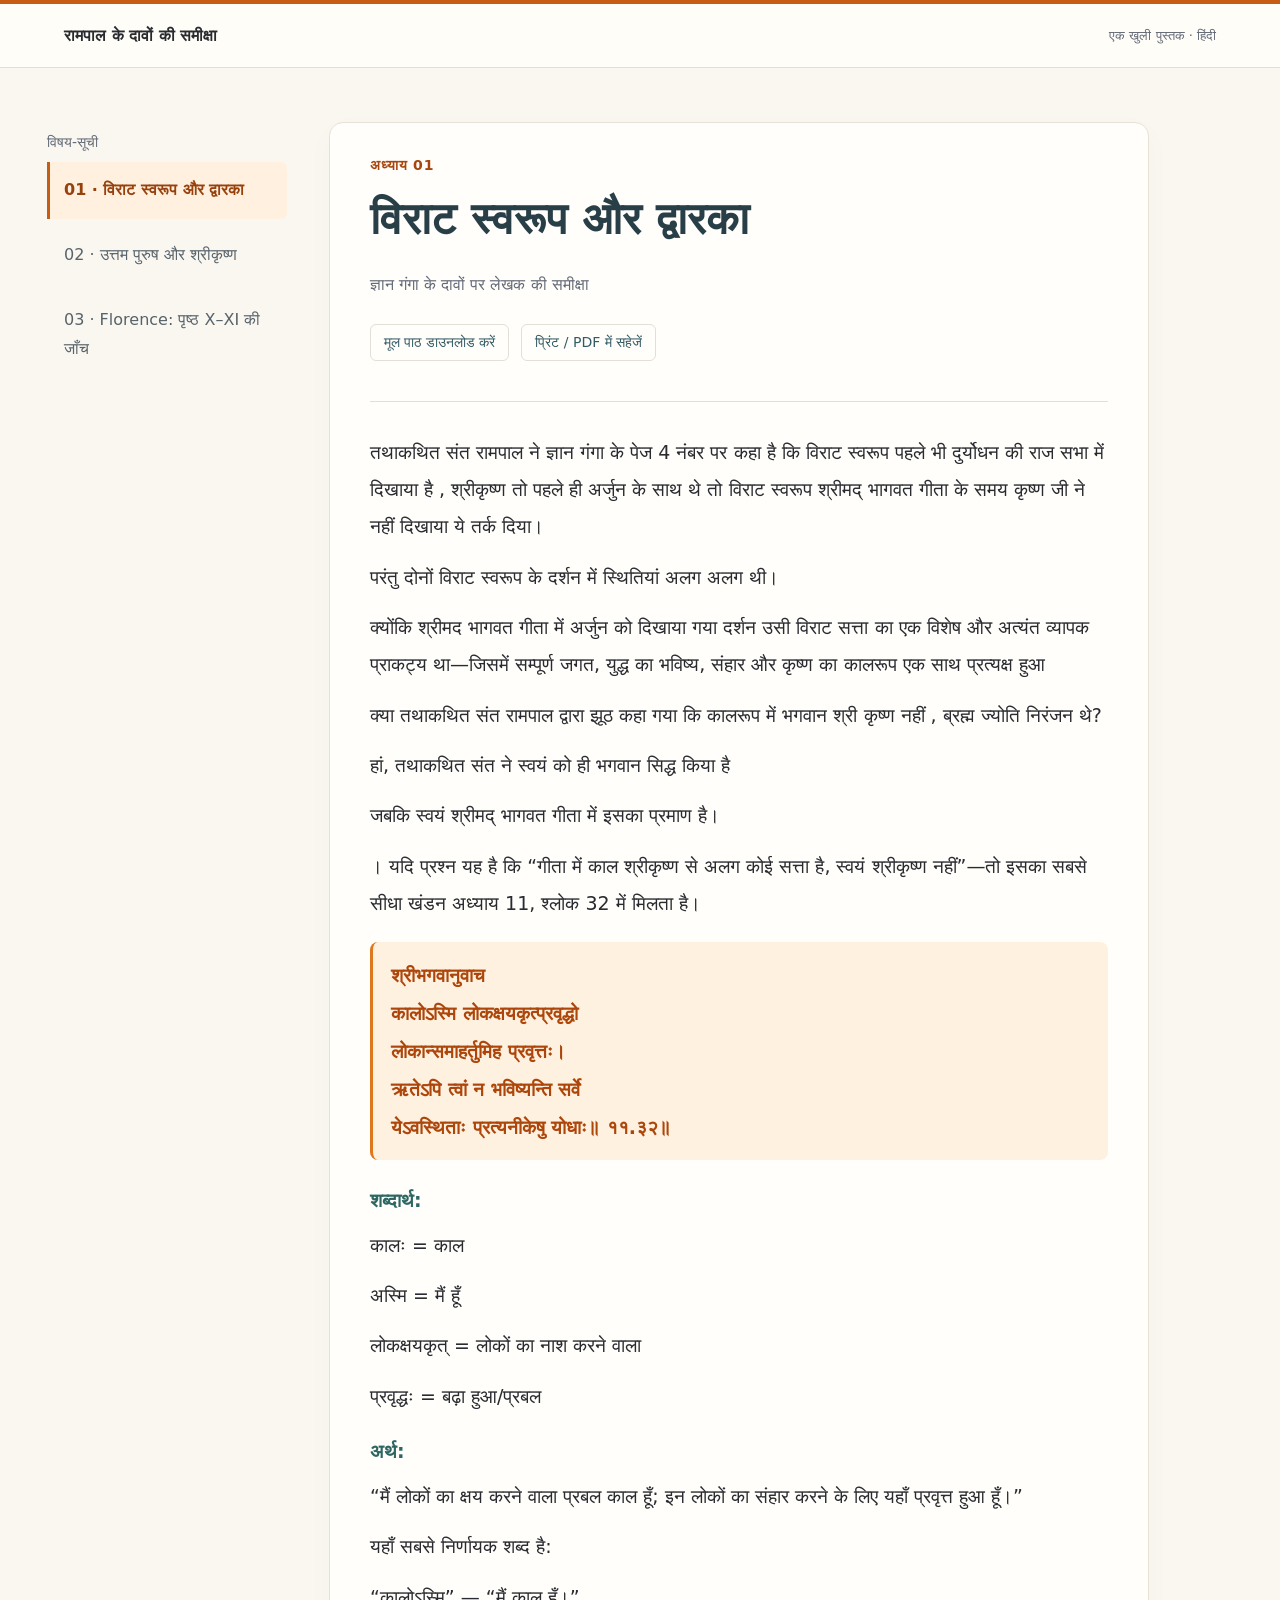
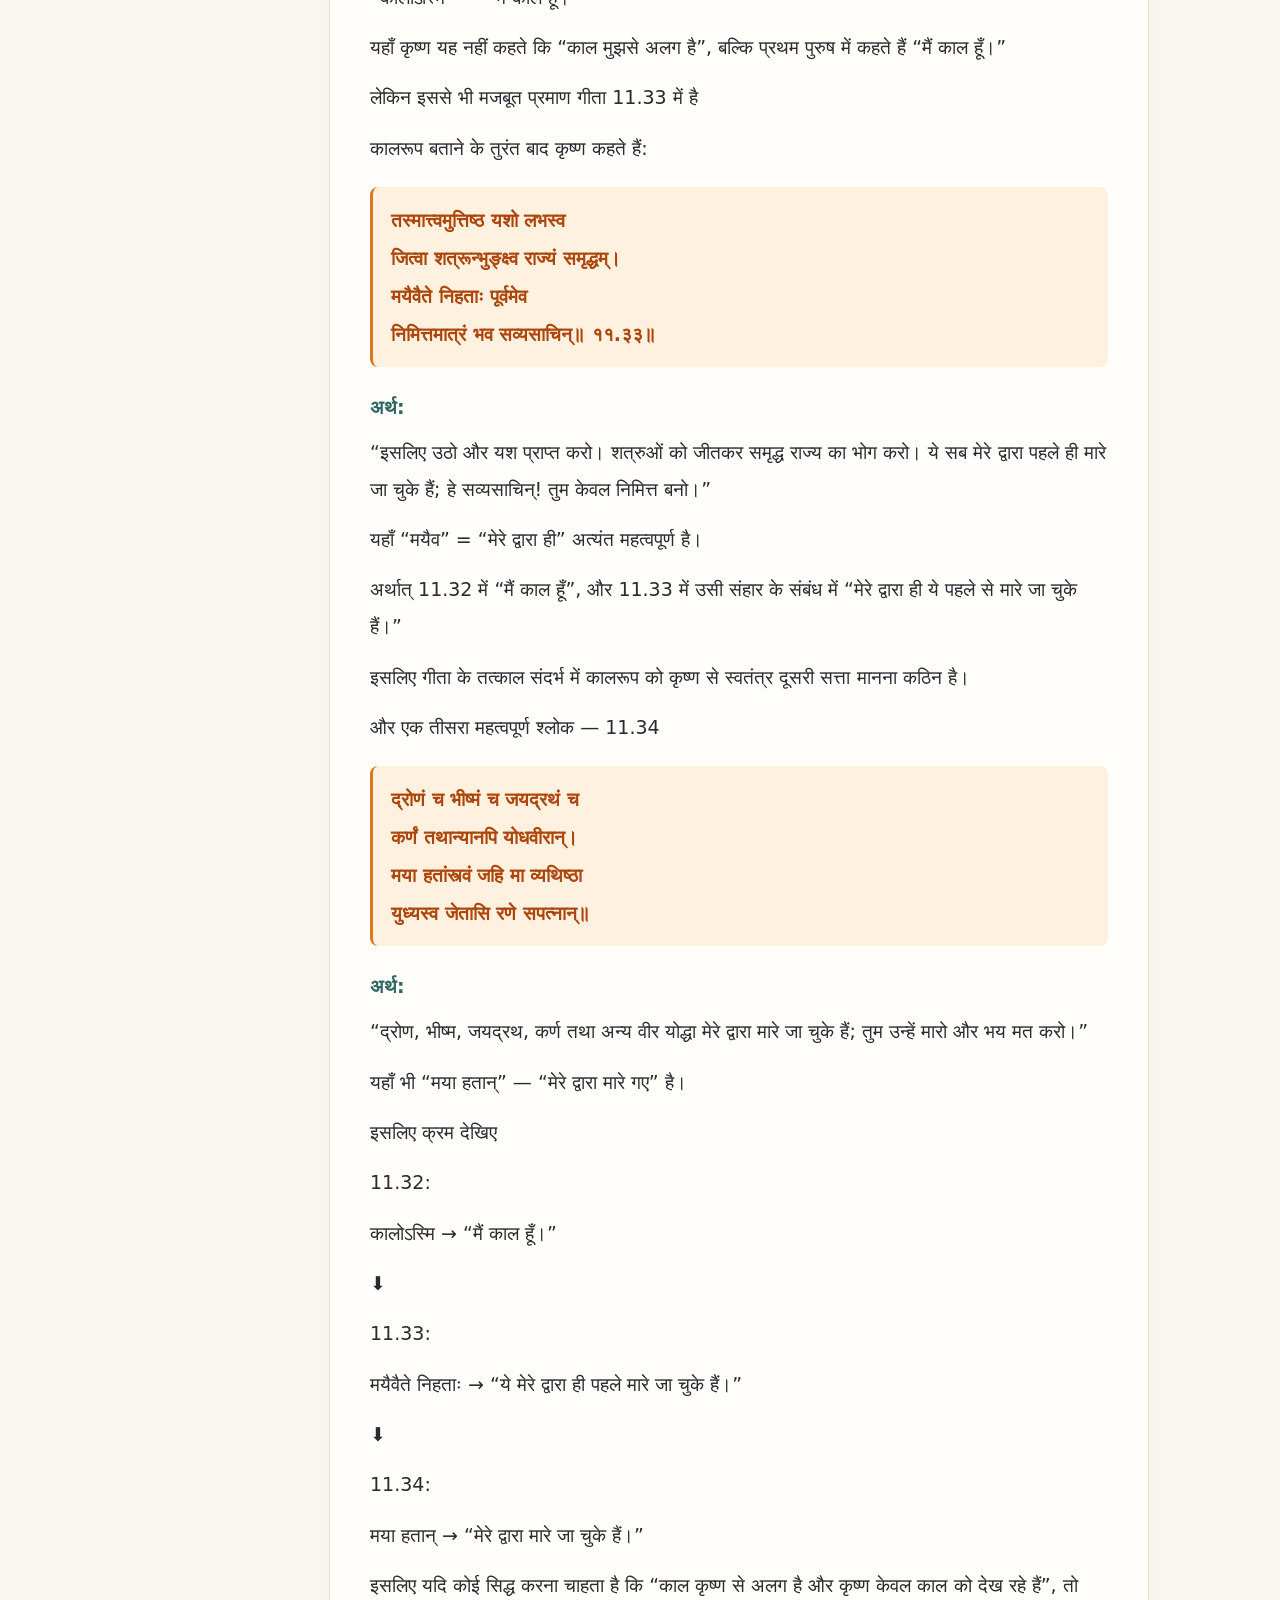
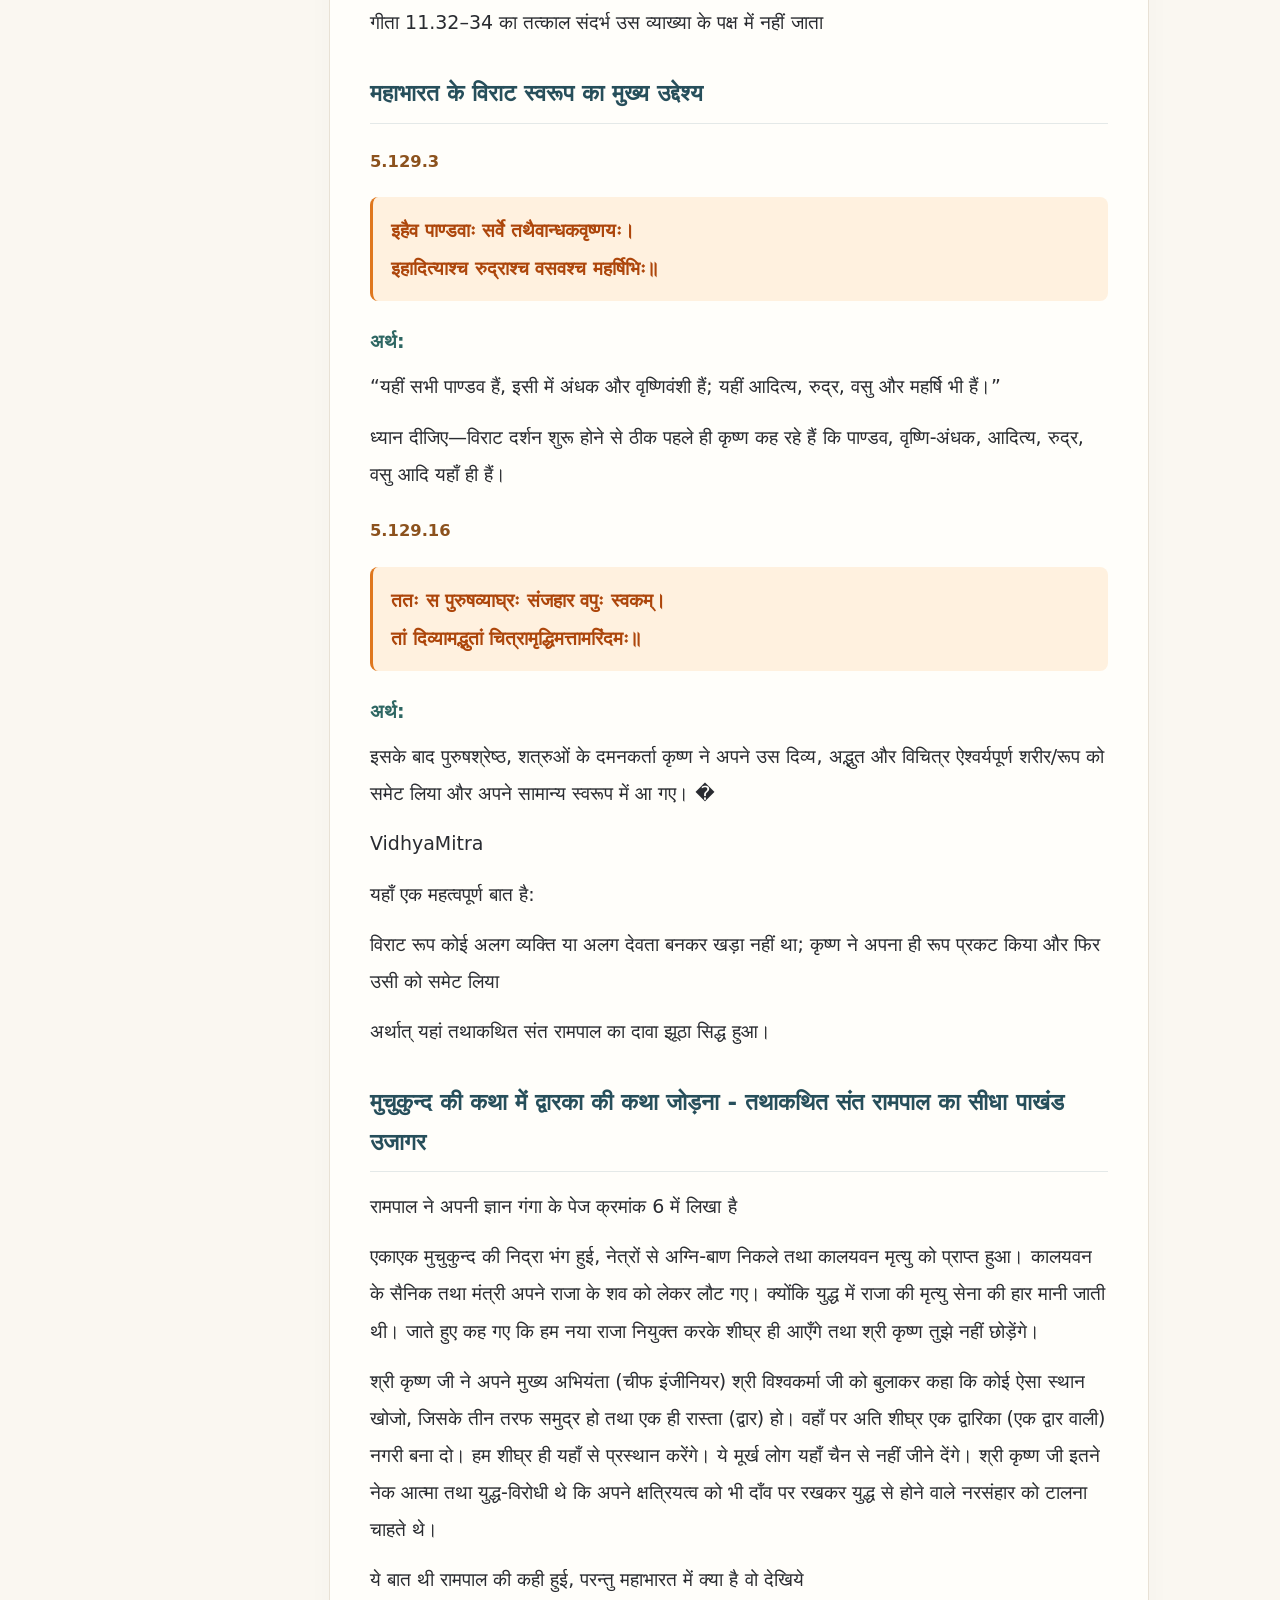
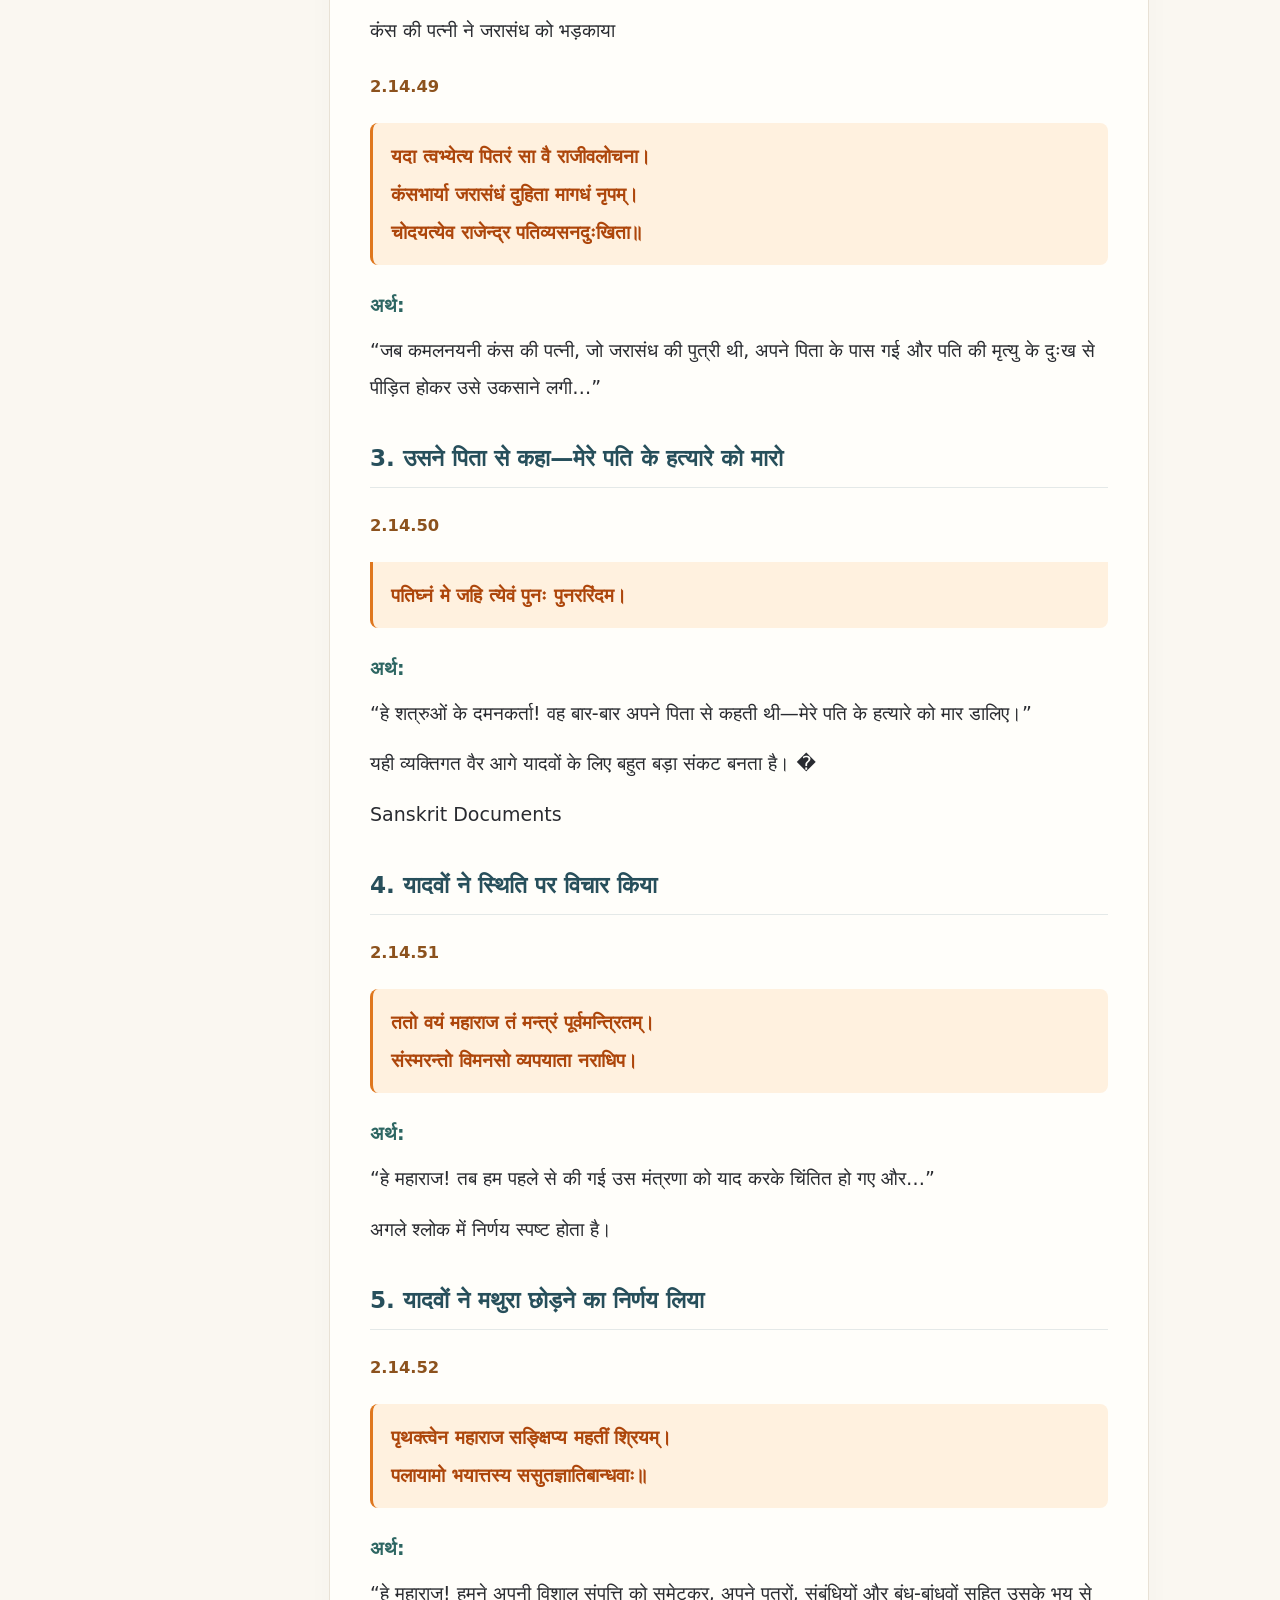
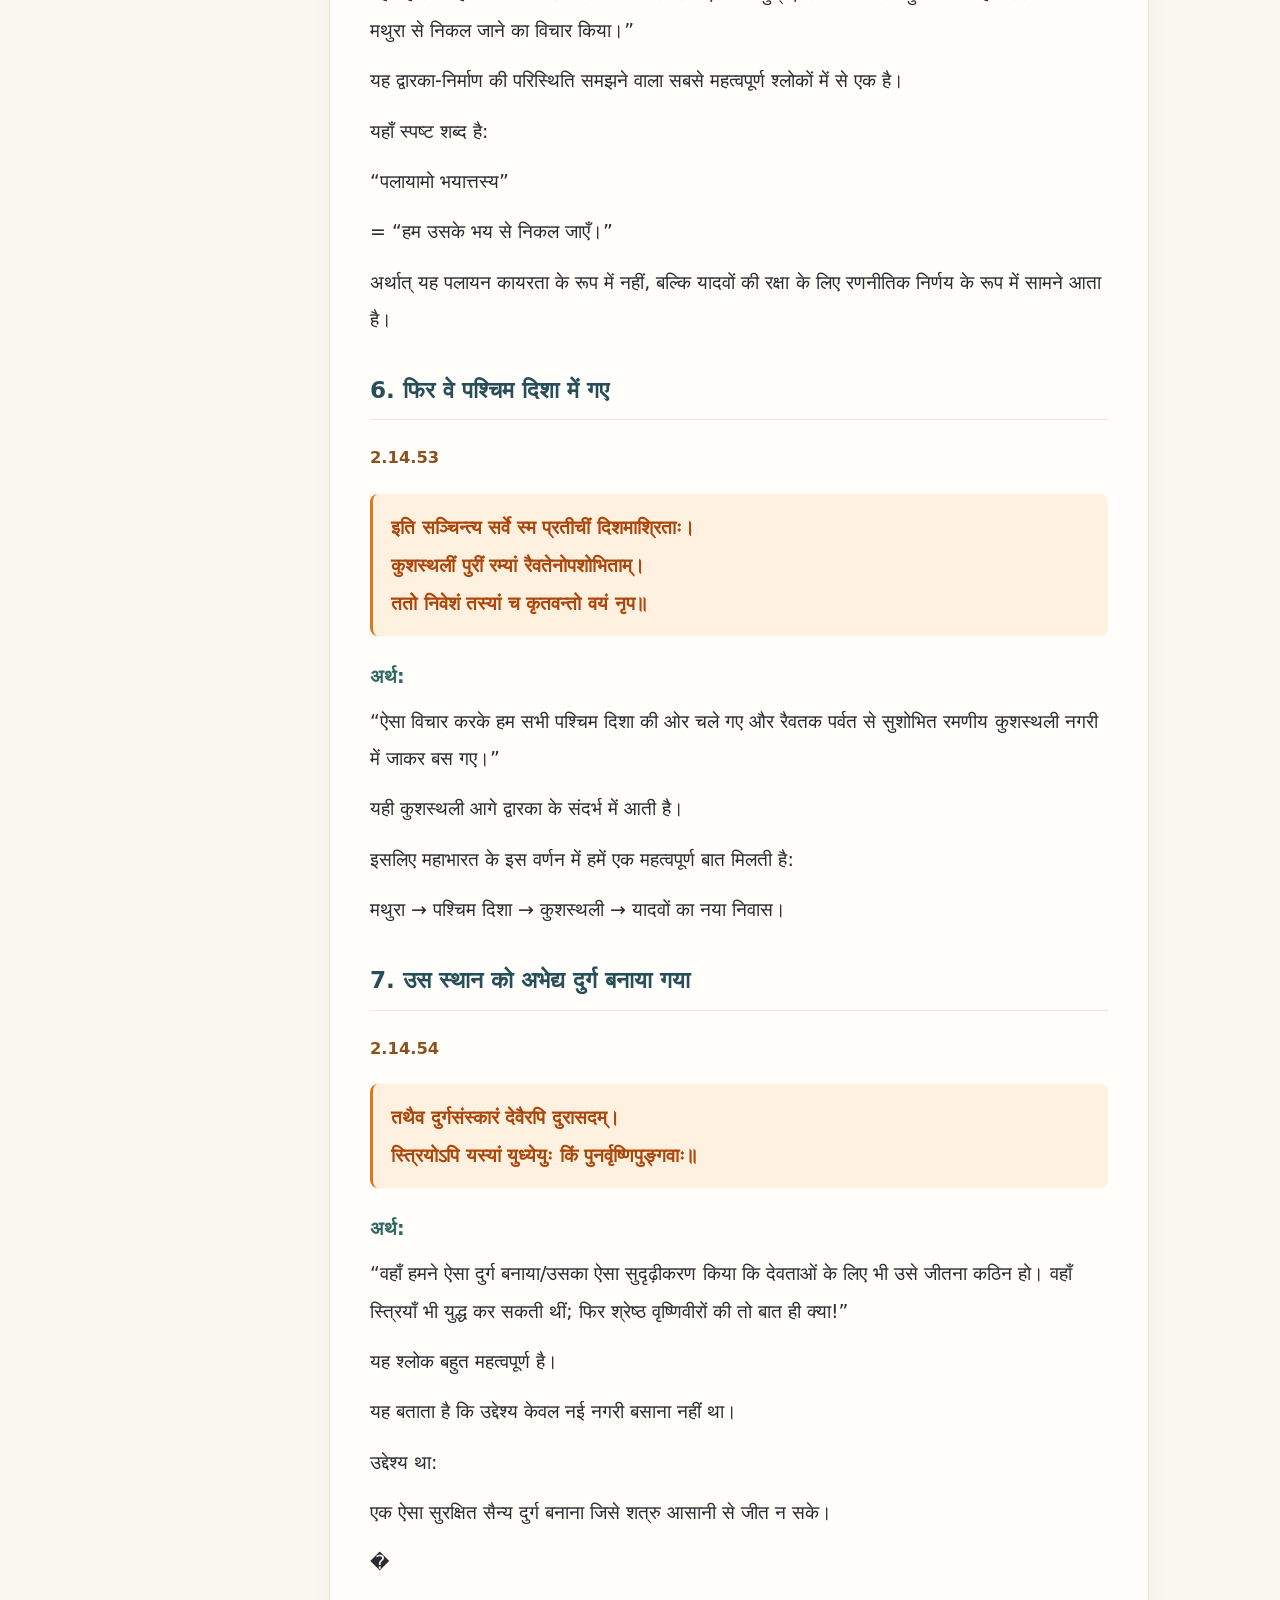
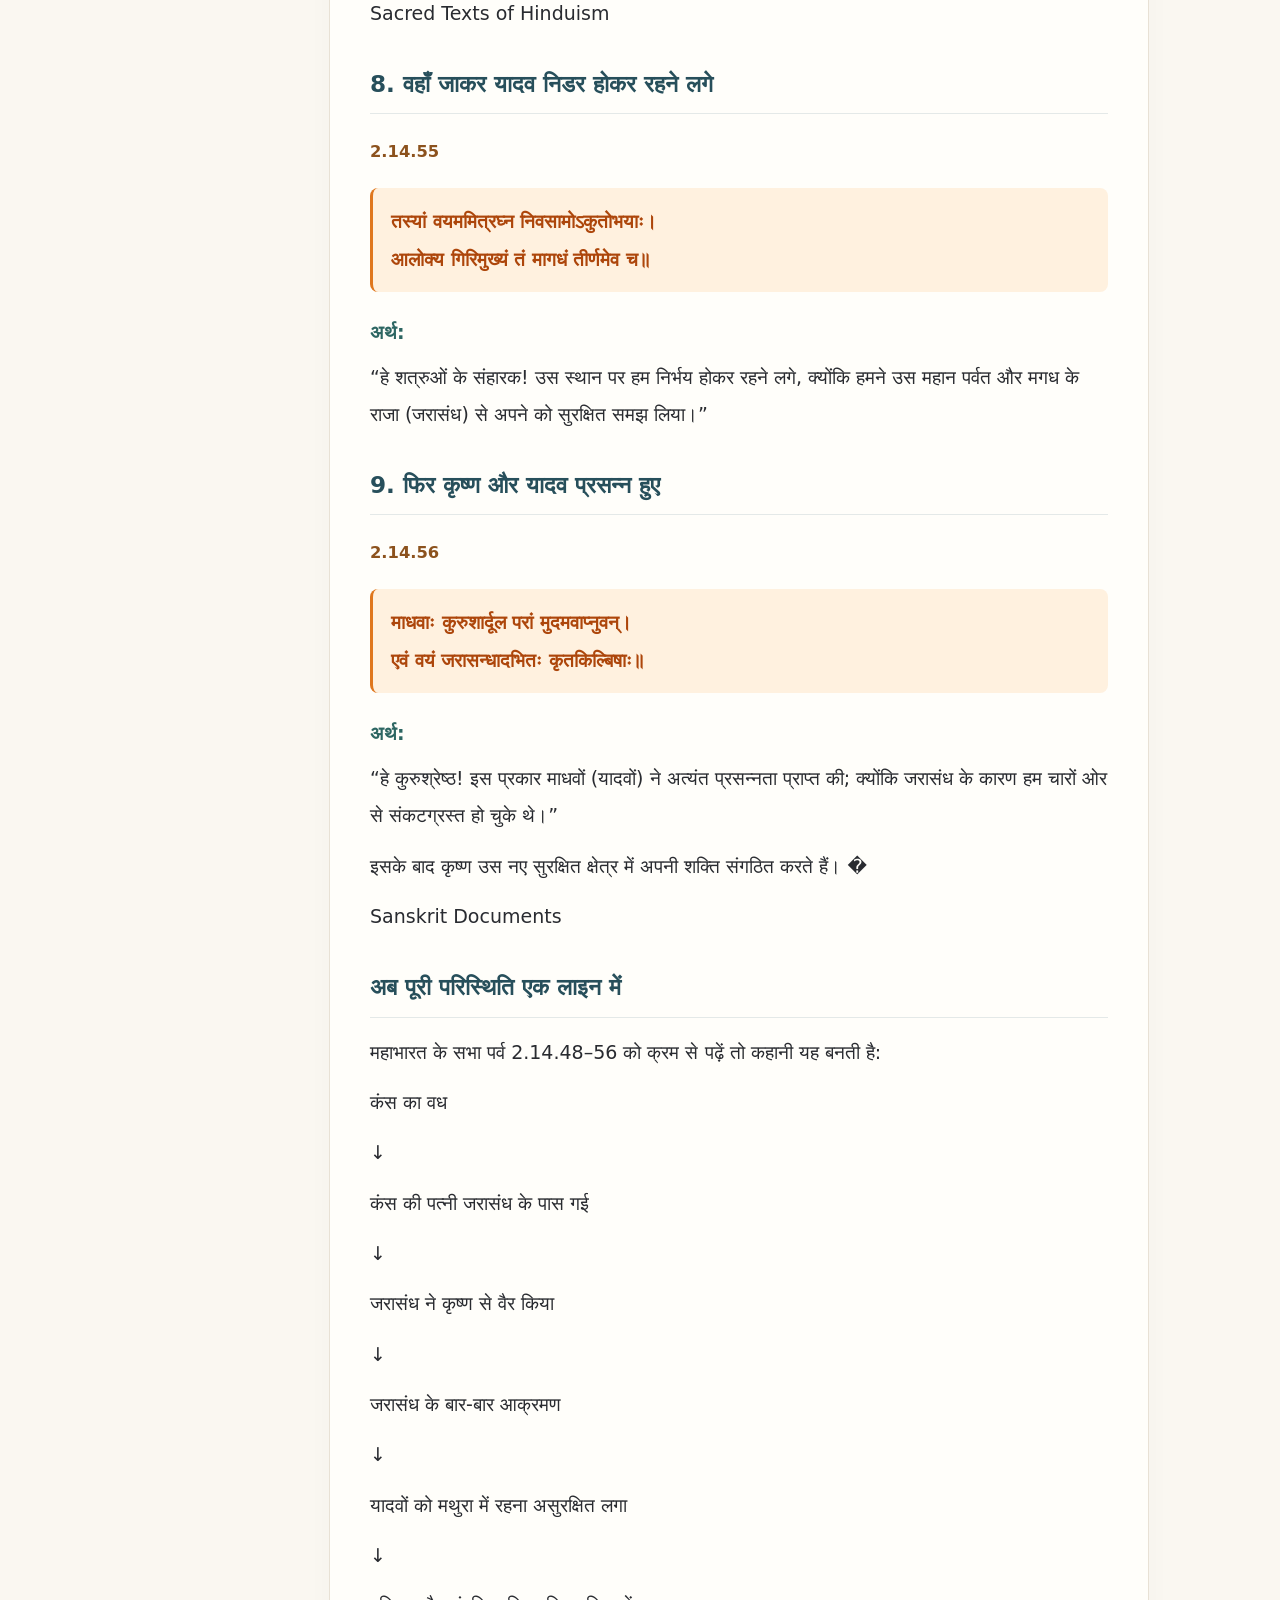
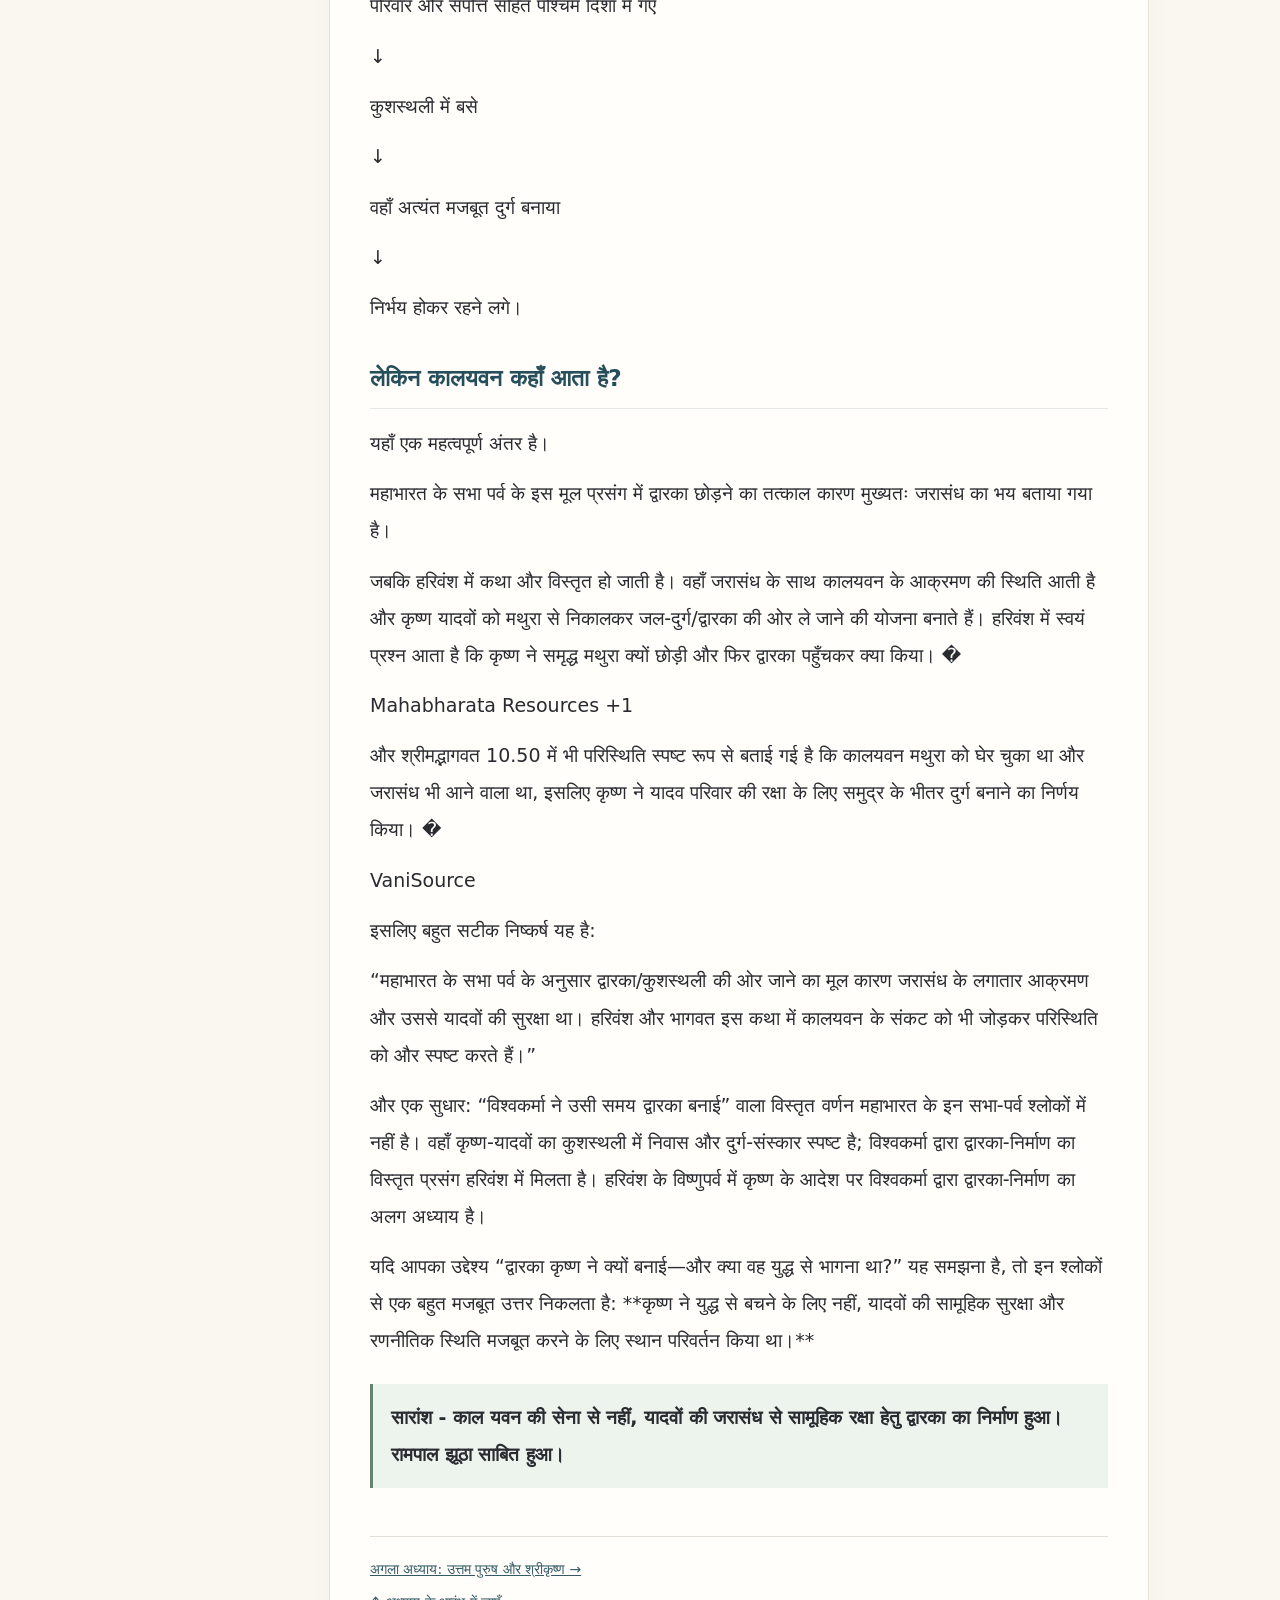
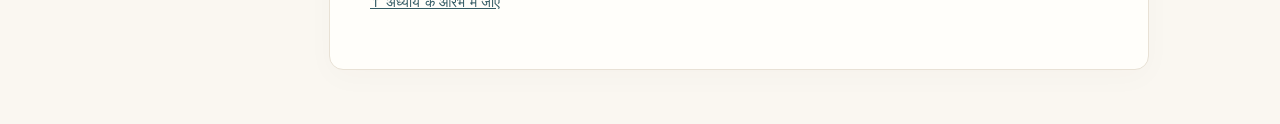
==== commit 9f639e3d: "Publish sourced review of Florence claims on Gyan Ganga pages X and XI" ====
--- a/index.html
+++ b/index.html
@@ -21,7 +21,7 @@
 <body>
 <header><a href="./">रामपाल के दावों की समीक्षा</a><span class="tag">एक खुली पुस्तक · हिंदी</span></header>
 <div class="layout">
-<aside aria-label="अध्याय सूची"><h2>विषय-सूची</h2><nav><a href="index.html#chapter" aria-current="page">01 · विराट स्वरूप और द्वारका</a><a href="chapter-02.html#chapter">02 · उत्तम पुरुष और श्रीकृष्ण</a></nav></aside>
+<aside aria-label="अध्याय सूची"><h2>विषय-सूची</h2><nav><a href="index.html#chapter" aria-current="page">01 · विराट स्वरूप और द्वारका</a><a href="chapter-02.html#chapter">02 · उत्तम पुरुष और श्रीकृष्ण</a><a href="chapter-03.html#chapter">03 · Florence: पृष्ठ X–XI की जाँच</a></nav></aside>
 <main id="chapter">
 <div class="eyebrow">अध्याय 01</div>
 <h1>विराट स्वरूप और द्वारका</h1>
--- a/reading.css
+++ b/reading.css
@@ -18,4 +18,5 @@
 .separator{display:block;color:#c4b9a9;text-align:center;margin:22px 0;letter-spacing:.25em}
 .summary{display:block;background:#edf4ee;border-left:3px solid #66836b;padding:15px 18px;margin:24px 0;font-weight:600}
 @media(max-width:800px){.layout{padding:22px 14px;gap:18px}main{padding:25px 20px;border-radius:10px}article{font-size:18px}h1{font-size:29px}.verse-line{padding-left:12px;padding-right:9px}aside h2{margin-top:0}}
-@media print{main{border:0;box-shadow:none;padding:0}article{font-size:12pt}.verse-line{color:#ad460b;break-inside:avoid}.section-heading{break-after:avoid}}+@media print{main{border:0;box-shadow:none;padding:0}article{font-size:12pt}.verse-line{color:#ad460b;break-inside:avoid}.section-heading{break-after:avoid}}
+.research-report p{margin:0 0 1.1em}.research-report a{color:#285d74;text-decoration:underline;text-underline-offset:3px}.research-report li{margin-bottom:.7em}.research-report ul{padding-left:1.4em}.research-report figure{margin:28px 0}.research-report img{max-width:100%;height:auto;border:1px solid var(--line);border-radius:8px}.research-report figcaption{font-size:14px;color:var(--muted)}.research-report .summary p:last-child{margin-bottom:0}
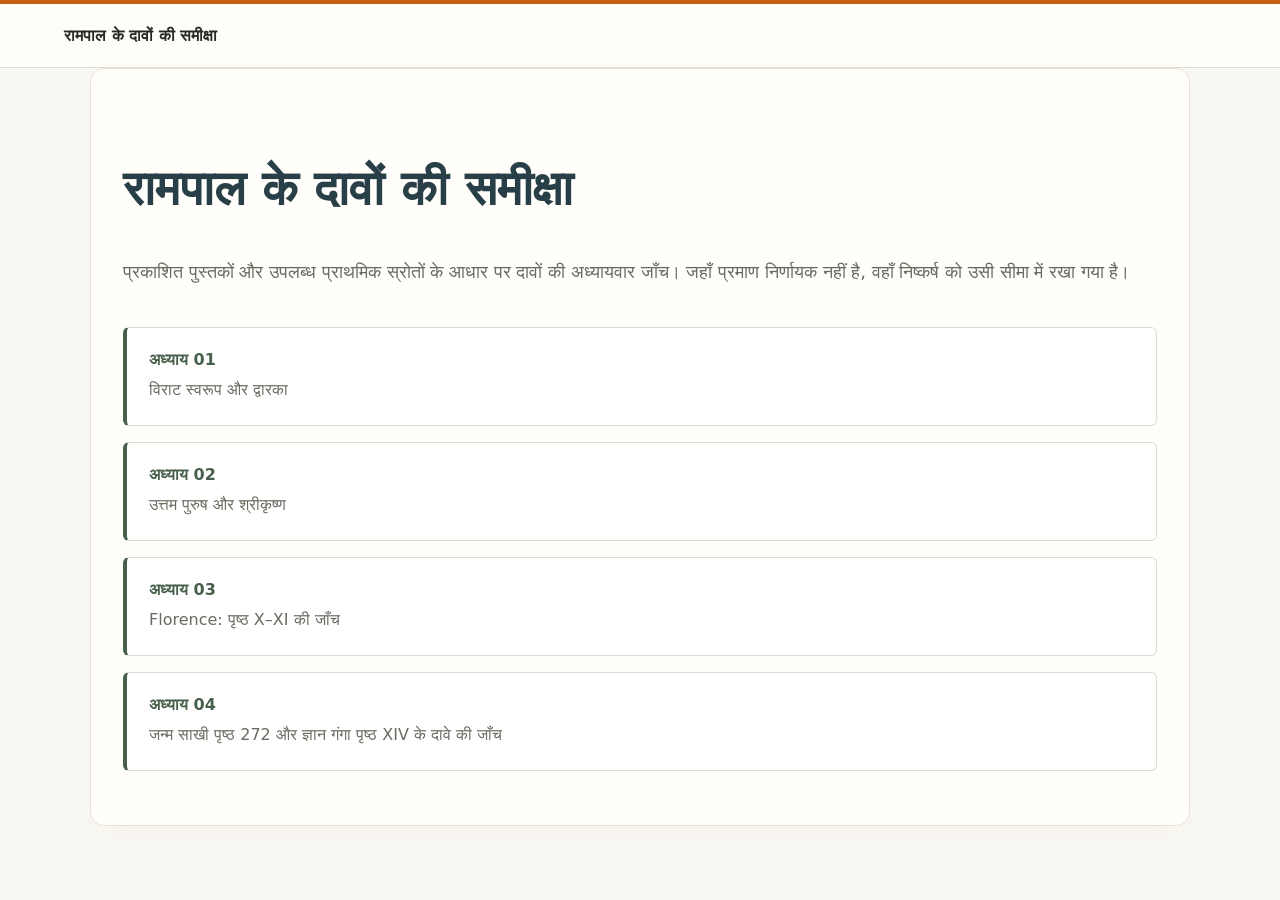
==== commit a622e758: "Add chapter 04 to navigation" ====
--- a/index.html
+++ b/index.html
@@ -1,208 +1,17 @@
 <!doctype html>
 <html lang="hi">
 <head>
-<meta charset="utf-8">
-<meta name="viewport" content="width=device-width, initial-scale=1">
-<meta name="description" content="रामपाल के दावों पर पाठ आधारित समीक्षा — प्रथम अध्याय।">
-<title>अध्याय 1 — विराट स्वरूप और द्वारका</title>
-<style>
-:root{color-scheme:light;--paper:#faf8f3;--ink:#272923;--muted:#686b60;--line:#dddcd2;--accent:#47604b}
-*{box-sizing:border-box}html{scroll-behavior:smooth}body{margin:0;background:var(--paper);color:var(--ink);font-family:"Nirmala UI","Mangal",system-ui,sans-serif}
-header{border-bottom:1px solid var(--line);padding:22px 5vw;display:flex;justify-content:space-between;align-items:center;gap:20px}header a{color:var(--ink);text-decoration:none;font-weight:700}.tag{font-size:13px;color:var(--muted)}
-.layout{max-width:1200px;margin:auto;display:grid;grid-template-columns:240px minmax(0,1fr);gap:64px;padding:54px 32px}
-aside{align-self:start;position:sticky;top:30px}aside h2{font-size:14px;color:var(--muted);font-weight:500}nav a{display:block;padding:14px;border-left:3px solid var(--accent);background:#edf0e8;color:var(--accent);text-decoration:none;line-height:1.8;border-radius:0 6px 6px 0}
-main{min-width:0;max-width:780px}.eyebrow{color:var(--accent);font-size:14px;letter-spacing:.06em}h1{font-size:clamp(28px,4vw,44px);line-height:1.5;margin:12px 0 18px;font-weight:650}.intro{color:var(--muted);line-height:1.9}.tools{display:flex;flex-wrap:wrap;gap:12px;margin:24px 0 40px}.tools a,.tools button{font:inherit;font-size:14px;color:var(--accent);background:transparent;border:1px solid var(--line);border-radius:6px;padding:9px 13px;cursor:pointer;text-decoration:none}
-article{white-space:pre-wrap;overflow-wrap:anywhere;font-size:19px;line-height:2.05;border-top:1px solid var(--line);padding-top:32px}footer{margin-top:48px;padding:24px 0;border-top:1px solid var(--line);color:var(--muted);font-size:14px}footer a{color:var(--accent)}a:focus-visible,button:focus-visible{outline:3px solid #aa782e;outline-offset:4px}
-@media(max-width:800px){.layout{grid-template-columns:1fr;gap:28px;padding:28px 20px}aside{position:static}header{padding:18px 20px}.tag{display:none}article{font-size:18px}nav a{padding:10px 14px}}
-@media print{header,aside,.tools,footer{display:none}.layout{display:block;padding:0}main{max-width:none}body{background:white}article{font-size:12pt;line-height:1.8}h1{font-size:23pt}}
-</style>
+<meta charset="utf-8"><meta name="viewport" content="width=device-width,initial-scale=1">
+<meta name="description" content="रामपाल के दावों की स्रोत-आधारित समीक्षा।">
+<title>रामपाल के दावों की समीक्षा</title>
 <link rel="stylesheet" href="reading.css">
-</head>
-<body>
-<header><a href="./">रामपाल के दावों की समीक्षा</a><span class="tag">एक खुली पुस्तक · हिंदी</span></header>
-<div class="layout">
-<aside aria-label="अध्याय सूची"><h2>विषय-सूची</h2><nav><a href="index.html#chapter" aria-current="page">01 · विराट स्वरूप और द्वारका</a><a href="chapter-02.html#chapter">02 · उत्तम पुरुष और श्रीकृष्ण</a><a href="chapter-03.html#chapter">03 · Florence: पृष्ठ X–XI की जाँच</a></nav></aside>
-<main id="chapter">
-<div class="eyebrow">अध्याय 01</div>
-<h1>विराट स्वरूप और द्वारका</h1>
-<p class="intro">ज्ञान गंगा के दावों पर लेखक की समीक्षा</p>
-<div class="tools"><a href="chapters/chapter-01.txt" download>मूल पाठ डाउनलोड करें</a><button type="button" onclick="window.print()">प्रिंट / PDF में सहेजें</button></div>
-<article id="chapter-content" aria-label="अध्याय का मूल पाठ"><span class="prose-line">तथाकथित संत रामपाल ने ज्ञान गंगा के पेज 4 नंबर पर कहा है कि विराट स्वरूप पहले भी दुर्योधन की राज सभा में दिखाया है , श्रीकृष्ण तो पहले ही अर्जुन के साथ थे तो विराट स्वरूप श्रीमद् भागवत गीता के समय कृष्ण जी ने नहीं दिखाया ये तर्क दिया।</span>
-<span class="prose-line">परंतु दोनों विराट स्वरूप के दर्शन में स्थितियां अलग अलग थी।</span>
-<span class="prose-line">क्योंकि श्रीमद भागवत गीता में अर्जुन को दिखाया गया दर्शन उसी विराट सत्ता का एक विशेष और अत्यंत व्यापक प्राकट्य था—जिसमें सम्पूर्ण जगत, युद्ध का भविष्य, संहार और कृष्ण का कालरूप एक साथ प्रत्यक्ष हुआ</span>
-<span class="prose-line">क्या तथाकथित संत रामपाल द्वारा झूठ कहा गया कि कालरूप में भगवान श्री कृष्ण नहीं , ब्रह्म ज्योति निरंजन थे?</span>
-<span class="prose-line">हां, तथाकथित संत ने स्वयं को ही भगवान सिद्ध किया है</span>
-<span class="prose-line">जबकि स्वयं श्रीमद् भागवत गीता में इसका प्रमाण है।</span>
-<span class="prose-line">। यदि प्रश्न यह है कि “गीता में काल श्रीकृष्ण से अलग कोई सत्ता है, स्वयं श्रीकृष्ण नहीं”—तो इसका सबसे सीधा खंडन अध्याय 11, श्लोक 32 में मिलता है।</span>
-<span class="verse-line verse-start">श्रीभगवानुवाच</span>
-<span class="verse-line">कालोऽस्मि लोकक्षयकृत्प्रवृद्धो</span>
-<span class="verse-line">लोकान्समाहर्तुमिह प्रवृत्तः।</span>
-<span class="verse-line">ऋतेऽपि त्वां न भविष्यन्ति सर्वे</span>
-<span class="verse-line verse-end">येऽवस्थिताः प्रत्यनीकेषु योधाः॥ ११.३२॥</span>
-<span class="meaning-label">शब्दार्थ:</span>
-<span class="prose-line">कालः = काल</span>
-<span class="prose-line">अस्मि = मैं हूँ</span>
-<span class="prose-line">लोकक्षयकृत् = लोकों का नाश करने वाला</span>
-<span class="prose-line">प्रवृद्धः = बढ़ा हुआ/प्रबल</span>
-<span class="meaning-label">अर्थ:</span>
-<span class="prose-line">“मैं लोकों का क्षय करने वाला प्रबल काल हूँ; इन लोकों का संहार करने के लिए यहाँ प्रवृत्त हुआ हूँ।”</span>
-<span class="prose-line">यहाँ सबसे निर्णायक शब्द है:</span>
-<span class="prose-line">“कालोऽस्मि” — “मैं काल हूँ।”</span>
-<span class="prose-line">यहाँ कृष्ण यह नहीं कहते कि “काल मुझसे अलग है”, बल्कि प्रथम पुरुष में कहते हैं “मैं काल हूँ।”</span>
-<span class="prose-line">लेकिन इससे भी मजबूत प्रमाण गीता 11.33 में है</span>
-<span class="prose-line">कालरूप बताने के तुरंत बाद कृष्ण कहते हैं:</span>
-<span class="verse-line verse-start">तस्मात्त्वमुत्तिष्ठ यशो लभस्व</span>
-<span class="verse-line">जित्वा शत्रून्भुङ्क्ष्व राज्यं समृद्धम्।</span>
-<span class="verse-line">मयैवैते निहताः पूर्वमेव</span>
-<span class="verse-line verse-end">निमित्तमात्रं भव सव्यसाचिन्॥ ११.३३॥</span>
-<span class="meaning-label">अर्थ:</span>
-<span class="prose-line">“इसलिए उठो और यश प्राप्त करो। शत्रुओं को जीतकर समृद्ध राज्य का भोग करो। ये सब मेरे द्वारा पहले ही मारे जा चुके हैं; हे सव्यसाचिन्! तुम केवल निमित्त बनो।”</span>
-<span class="prose-line">यहाँ “मयैव” = “मेरे द्वारा ही” अत्यंत महत्वपूर्ण है।</span>
-<span class="prose-line">अर्थात् 11.32 में “मैं काल हूँ”, और 11.33 में उसी संहार के संबंध में “मेरे द्वारा ही ये पहले से मारे जा चुके हैं।”</span>
-<span class="prose-line">इसलिए गीता के तत्काल संदर्भ में कालरूप को कृष्ण से स्वतंत्र दूसरी सत्ता मानना कठिन है।</span>
-<span class="prose-line">और एक तीसरा महत्वपूर्ण श्लोक — 11.34</span>
-<span class="verse-line verse-start">द्रोणं च भीष्मं च जयद्रथं च</span>
-<span class="verse-line">कर्णं तथान्यानपि योधवीरान्।</span>
-<span class="verse-line">मया हतांस्त्वं जहि मा व्यथिष्ठा</span>
-<span class="verse-line verse-end">युध्यस्व जेतासि रणे सपत्नान्॥</span>
-<span class="meaning-label">अर्थ:</span>
-<span class="prose-line">“द्रोण, भीष्म, जयद्रथ, कर्ण तथा अन्य वीर योद्धा मेरे द्वारा मारे जा चुके हैं; तुम उन्हें मारो और भय मत करो।”</span>
-<span class="prose-line">यहाँ भी “मया हतान्” — “मेरे द्वारा मारे गए” है।</span>
-<span class="prose-line">इसलिए क्रम देखिए</span>
-<span class="prose-line">11.32:</span>
-<span class="prose-line">कालोऽस्मि → “मैं काल हूँ।”</span>
-<span class="prose-line">⬇️</span>
-<span class="prose-line">11.33:</span>
-<span class="prose-line">मयैवैते निहताः → “ये मेरे द्वारा ही पहले मारे जा चुके हैं।”</span>
-<span class="prose-line">⬇️</span>
-<span class="prose-line">11.34:</span>
-<span class="prose-line">मया हतान् → “मेरे द्वारा मारे जा चुके हैं।”</span>
-<span class="prose-line">इसलिए यदि कोई सिद्ध करना चाहता है कि “काल कृष्ण से अलग है और कृष्ण केवल काल को देख रहे हैं”, तो गीता 11.32–34 का तत्काल संदर्भ उस व्याख्या के पक्ष में नहीं जाता</span>
-<span class="section-heading">महाभारत के विराट स्वरूप का मुख्य उद्देश्य</span>
-<span class="verse-ref">5.129.3</span>
-<span class="verse-line verse-start">इहैव पाण्डवाः सर्वे तथैवान्धकवृष्णयः।</span>
-<span class="verse-line verse-end">इहादित्याश्च रुद्राश्च वसवश्च महर्षिभिः॥</span>
-<span class="meaning-label">अर्थ:</span>
-<span class="prose-line">“यहीं सभी पाण्डव हैं, इसी में अंधक और वृष्णिवंशी हैं; यहीं आदित्य, रुद्र, वसु और महर्षि भी हैं।”</span>
-<span class="prose-line">ध्यान दीजिए—विराट दर्शन शुरू होने से ठीक पहले ही कृष्ण कह रहे हैं कि पाण्डव, वृष्णि-अंधक, आदित्य, रुद्र, वसु आदि यहाँ ही हैं।</span>
-<span class="verse-ref">5.129.16</span>
-<span class="verse-line verse-start">ततः स पुरुषव्याघ्रः संजहार वपुः स्वकम्।</span>
-<span class="verse-line verse-end">तां दिव्यामद्भुतां चित्रामृद्धिमत्तामरिंदमः॥</span>
-<span class="meaning-label">अर्थ:</span>
-<span class="prose-line">इसके बाद पुरुषश्रेष्ठ, शत्रुओं के दमनकर्ता कृष्ण ने अपने उस दिव्य, अद्भुत और विचित्र ऐश्वर्यपूर्ण शरीर/रूप को समेट लिया और अपने सामान्य स्वरूप में आ गए। �</span>
-<span class="prose-line">VidhyaMitra</span>
-<span class="prose-line">यहाँ एक महत्वपूर्ण बात है:</span>
-<span class="prose-line">विराट रूप कोई अलग व्यक्ति या अलग देवता बनकर खड़ा नहीं था; कृष्ण ने अपना ही रूप प्रकट किया और फिर उसी को समेट लिया</span>
-<span class="prose-line">अर्थात् यहां तथाकथित संत रामपाल का दावा झूठा सिद्ध हुआ।</span>
-
-<span class="section-heading">मुचुकुन्द की कथा में द्वारका की कथा जोड़ना - तथाकथित संत रामपाल का सीधा पाखंड उजागर</span>
-<span class="prose-line">रामपाल ने अपनी ज्ञान गंगा के पेज क्रमांक 6 में लिखा है</span>
-<span class="prose-line">एकाएक मुचुकुन्द की निद्रा भंग हुई, नेत्रों से अग्नि-बाण निकले तथा कालयवन मृत्यु को प्राप्त हुआ। कालयवन के सैनिक तथा मंत्री अपने राजा के शव को लेकर लौट गए। क्योंकि युद्ध में राजा की मृत्यु सेना की हार मानी जाती थी। जाते हुए कह गए कि हम नया राजा नियुक्त करके शीघ्र ही आएँगे तथा श्री कृष्ण तुझे नहीं छोड़ेंगे।</span>
-
-<span class="prose-line">श्री कृष्ण जी ने अपने मुख्य अभियंता (चीफ इंजीनियर) श्री विश्वकर्मा जी को बुलाकर कहा कि कोई ऐसा स्थान खोजो, जिसके तीन तरफ समुद्र हो तथा एक ही रास्ता (द्वार) हो। वहाँ पर अति शीघ्र एक द्वारिका (एक द्वार वाली) नगरी बना दो। हम शीघ्र ही यहाँ से प्रस्थान करेंगे। ये मूर्ख लोग यहाँ चैन से नहीं जीने देंगे। श्री कृष्ण जी इतने नेक आत्मा तथा युद्ध-विरोधी थे कि अपने क्षत्रियत्व को भी दाँव पर रखकर युद्ध से होने वाले नरसंहार को टालना चाहते थे।</span>
-<span class="prose-line">ये बात थी रामपाल की कही हुई, परन्तु महाभारत में क्या है वो देखिये</span>
-<span class="prose-line">कंस की पत्नी ने जरासंध को भड़काया</span>
-<span class="verse-ref">2.14.49</span>
-<span class="verse-line verse-start">यदा त्वभ्येत्य पितरं सा वै राजीवलोचना।</span>
-<span class="verse-line">कंसभार्या जरासंधं दुहिता मागधं नृपम्।</span>
-<span class="verse-line verse-end">चोदयत्येव राजेन्द्र पतिव्यसनदुःखिता॥</span>
-<span class="meaning-label">अर्थ:</span>
-<span class="prose-line">“जब कमलनयनी कंस की पत्नी, जो जरासंध की पुत्री थी, अपने पिता के पास गई और पति की मृत्यु के दुःख से पीड़ित होकर उसे उकसाने लगी…”</span>
-<span class="section-heading">3. उसने पिता से कहा—मेरे पति के हत्यारे को मारो</span>
-<span class="verse-ref">2.14.50</span>
-<span class="verse-line verse-start verse-end">पतिघ्नं मे जहि त्येवं पुनः पुनररिंदम।</span>
-<span class="meaning-label">अर्थ:</span>
-<span class="prose-line">“हे शत्रुओं के दमनकर्ता! वह बार-बार अपने पिता से कहती थी—मेरे पति के हत्यारे को मार डालिए।”</span>
-<span class="prose-line">यही व्यक्तिगत वैर आगे यादवों के लिए बहुत बड़ा संकट बनता है। �</span>
-<span class="prose-line">Sanskrit Documents</span>
-<span class="section-heading">4. यादवों ने स्थिति पर विचार किया</span>
-<span class="verse-ref">2.14.51</span>
-<span class="verse-line verse-start">ततो वयं महाराज तं मन्त्रं पूर्वमन्त्रितम्।</span>
-<span class="verse-line verse-end">संस्मरन्तो विमनसो व्यपयाता नराधिप।</span>
-<span class="meaning-label">अर्थ:</span>
-<span class="prose-line">“हे महाराज! तब हम पहले से की गई उस मंत्रणा को याद करके चिंतित हो गए और…”</span>
-<span class="prose-line">अगले श्लोक में निर्णय स्पष्ट होता है।</span>
-<span class="section-heading">5. यादवों ने मथुरा छोड़ने का निर्णय लिया</span>
-<span class="verse-ref">2.14.52</span>
-<span class="verse-line verse-start">पृथक्त्वेन महाराज सङ्क्षिप्य महतीं श्रियम्।</span>
-<span class="verse-line verse-end">पलायामो भयात्तस्य ससुतज्ञातिबान्धवाः॥</span>
-<span class="meaning-label">अर्थ:</span>
-<span class="prose-line">“हे महाराज! हमने अपनी विशाल संपत्ति को समेटकर, अपने पुत्रों, संबंधियों और बंधु-बांधवों सहित उसके भय से मथुरा से निकल जाने का विचार किया।”</span>
-<span class="prose-line">यह द्वारका-निर्माण की परिस्थिति समझने वाला सबसे महत्वपूर्ण श्लोकों में से एक है।</span>
-<span class="prose-line">यहाँ स्पष्ट शब्द है:</span>
-<span class="prose-line">“पलायामो भयात्तस्य”</span>
-<span class="prose-line">= “हम उसके भय से निकल जाएँ।”</span>
-<span class="prose-line">अर्थात् यह पलायन कायरता के रूप में नहीं, बल्कि यादवों की रक्षा के लिए रणनीतिक निर्णय के रूप में सामने आता है।</span>
-<span class="section-heading">6. फिर वे पश्चिम दिशा में गए</span>
-<span class="verse-ref">2.14.53</span>
-<span class="verse-line verse-start">इति सञ्चिन्त्य सर्वे स्म प्रतीचीं दिशमाश्रिताः।</span>
-<span class="verse-line">कुशस्थलीं पुरीं रम्यां रैवतेनोपशोभिताम्।</span>
-<span class="verse-line verse-end">ततो निवेशं तस्यां च कृतवन्तो वयं नृप॥</span>
-<span class="meaning-label">अर्थ:</span>
-<span class="prose-line">“ऐसा विचार करके हम सभी पश्चिम दिशा की ओर चले गए और रैवतक पर्वत से सुशोभित रमणीय कुशस्थली नगरी में जाकर बस गए।”</span>
-<span class="prose-line">यही कुशस्थली आगे द्वारका के संदर्भ में आती है।</span>
-<span class="prose-line">इसलिए महाभारत के इस वर्णन में हमें एक महत्वपूर्ण बात मिलती है:</span>
-<span class="prose-line">मथुरा → पश्चिम दिशा → कुशस्थली → यादवों का नया निवास।</span>
-<span class="section-heading">7. उस स्थान को अभेद्य दुर्ग बनाया गया</span>
-<span class="verse-ref">2.14.54</span>
-<span class="verse-line verse-start">तथैव दुर्गसंस्कारं देवैरपि दुरासदम्।</span>
-<span class="verse-line verse-end">स्त्रियोऽपि यस्यां युध्येयुः किं पुनर्वृष्णिपुङ्गवाः॥</span>
-<span class="meaning-label">अर्थ:</span>
-<span class="prose-line">“वहाँ हमने ऐसा दुर्ग बनाया/उसका ऐसा सुदृढ़ीकरण किया कि देवताओं के लिए भी उसे जीतना कठिन हो। वहाँ स्त्रियाँ भी युद्ध कर सकती थीं; फिर श्रेष्ठ वृष्णिवीरों की तो बात ही क्या!”</span>
-<span class="prose-line">यह श्लोक बहुत महत्वपूर्ण है।</span>
-<span class="prose-line">यह बताता है कि उद्देश्य केवल नई नगरी बसाना नहीं था।</span>
-<span class="prose-line">उद्देश्य था:</span>
-<span class="prose-line">एक ऐसा सुरक्षित सैन्य दुर्ग बनाना जिसे शत्रु आसानी से जीत न सके।</span>
-<span class="prose-line">�</span>
-<span class="prose-line">Sacred Texts of Hinduism</span>
-<span class="section-heading">8. वहाँ जाकर यादव निडर होकर रहने लगे</span>
-<span class="verse-ref">2.14.55</span>
-<span class="verse-line verse-start">तस्यां वयममित्रघ्न निवसामोऽकुतोभयाः।</span>
-<span class="verse-line verse-end">आलोक्य गिरिमुख्यं तं मागधं तीर्णमेव च॥</span>
-<span class="meaning-label">अर्थ:</span>
-<span class="prose-line">“हे शत्रुओं के संहारक! उस स्थान पर हम निर्भय होकर रहने लगे, क्योंकि हमने उस महान पर्वत और मगध के राजा (जरासंध) से अपने को सुरक्षित समझ लिया।”</span>
-<span class="section-heading">9. फिर कृष्ण और यादव प्रसन्न हुए</span>
-<span class="verse-ref">2.14.56</span>
-<span class="verse-line verse-start">माधवाः कुरुशार्दूल परां मुदमवाप्नुवन्।</span>
-<span class="verse-line verse-end">एवं वयं जरासन्धादभितः कृतकिल्बिषाः॥</span>
-<span class="meaning-label">अर्थ:</span>
-<span class="prose-line">“हे कुरुश्रेष्ठ! इस प्रकार माधवों (यादवों) ने अत्यंत प्रसन्नता प्राप्त की; क्योंकि जरासंध के कारण हम चारों ओर से संकटग्रस्त हो चुके थे।”</span>
-<span class="prose-line">इसके बाद कृष्ण उस नए सुरक्षित क्षेत्र में अपनी शक्ति संगठित करते हैं। �</span>
-<span class="prose-line">Sanskrit Documents</span>
-<span class="section-heading">अब पूरी परिस्थिति एक लाइन में</span>
-<span class="prose-line">महाभारत के सभा पर्व 2.14.48–56 को क्रम से पढ़ें तो कहानी यह बनती है:</span>
-<span class="prose-line">कंस का वध</span>
-<span class="prose-line">↓</span>
-<span class="prose-line">कंस की पत्नी जरासंध के पास गई</span>
-<span class="prose-line">↓</span>
-<span class="prose-line">जरासंध ने कृष्ण से वैर किया</span>
-<span class="prose-line">↓</span>
-<span class="prose-line">जरासंध के बार-बार आक्रमण</span>
-<span class="prose-line">↓</span>
-<span class="prose-line">यादवों को मथुरा में रहना असुरक्षित लगा</span>
-<span class="prose-line">↓</span>
-<span class="prose-line">परिवार और संपत्ति सहित पश्चिम दिशा में गए</span>
-<span class="prose-line">↓</span>
-<span class="prose-line">कुशस्थली में बसे</span>
-<span class="prose-line">↓</span>
-<span class="prose-line">वहाँ अत्यंत मजबूत दुर्ग बनाया</span>
-<span class="prose-line">↓</span>
-<span class="prose-line">निर्भय होकर रहने लगे।</span>
-<span class="section-heading">लेकिन कालयवन कहाँ आता है?</span>
-<span class="prose-line">यहाँ एक महत्वपूर्ण अंतर है।</span>
-<span class="prose-line">महाभारत के सभा पर्व के इस मूल प्रसंग में द्वारका छोड़ने का तत्काल कारण मुख्यतः जरासंध का भय बताया गया है।</span>
-<span class="prose-line">जबकि हरिवंश में कथा और विस्तृत हो जाती है। वहाँ जरासंध के साथ कालयवन के आक्रमण की स्थिति आती है और कृष्ण यादवों को मथुरा से निकालकर जल-दुर्ग/द्वारका की ओर ले जाने की योजना बनाते हैं। हरिवंश में स्वयं प्रश्न आता है कि कृष्ण ने समृद्ध मथुरा क्यों छोड़ी और फिर द्वारका पहुँचकर क्या किया। �</span>
-<span class="prose-line">Mahabharata Resources +1</span>
-<span class="prose-line">और श्रीमद्भागवत 10.50 में भी परिस्थिति स्पष्ट रूप से बताई गई है कि कालयवन मथुरा को घेर चुका था और जरासंध भी आने वाला था, इसलिए कृष्ण ने यादव परिवार की रक्षा के लिए समुद्र के भीतर दुर्ग बनाने का निर्णय किया। �</span>
-<span class="prose-line">VaniSource</span>
-<span class="prose-line">इसलिए बहुत सटीक निष्कर्ष यह है:</span>
-<span class="prose-line">“महाभारत के सभा पर्व के अनुसार द्वारका/कुशस्थली की ओर जाने का मूल कारण जरासंध के लगातार आक्रमण और उससे यादवों की सुरक्षा था। हरिवंश और भागवत इस कथा में कालयवन के संकट को भी जोड़कर परिस्थिति को और स्पष्ट करते हैं।”</span>
-<span class="prose-line">और एक सुधार: “विश्वकर्मा ने उसी समय द्वारका बनाई” वाला विस्तृत वर्णन महाभारत के इन सभा-पर्व श्लोकों में नहीं है। वहाँ कृष्ण-यादवों का कुशस्थली में निवास और दुर्ग-संस्कार स्पष्ट है; विश्वकर्मा द्वारा द्वारका-निर्माण का विस्तृत प्रसंग हरिवंश में मिलता है। हरिवंश के विष्णुपर्व में कृष्ण के आदेश पर विश्वकर्मा द्वारा द्वारका-निर्माण का अलग अध्याय है।</span>
-
-<span class="prose-line">यदि आपका उद्देश्य “द्वारका कृष्ण ने क्यों बनाई—और क्या वह युद्ध से भागना था?” यह समझना है, तो इन श्लोकों से एक बहुत मजबूत उत्तर निकलता है: **कृष्ण ने युद्ध से बचने के लिए नहीं, यादवों की सामूहिक सुरक्षा और रणनीतिक स्थिति मजबूत करने के लिए स्थान परिवर्तन किया था।**</span>
-<span class="summary">सारांश - काल यवन की सेना से नहीं, यादवों की जरासंध से सामूहिक रक्षा हेतु द्वारका का निर्माण हुआ। रामपाल झूठा साबित हुआ।</span></article>
-<footer><a href="chapter-02.html#chapter">अगला अध्याय: उत्तम पुरुष और श्रीकृष्ण →</a><br><br><a href="#chapter">↑ अध्याय के आरंभ में जाएँ</a></footer>
-</main>
-</div>
-</body>
-</html>+<style>:root{--paper:#faf8f3;--ink:#272923;--muted:#686b60;--line:#dddcd2;--accent:#47604b}*{box-sizing:border-box}body{margin:0;background:var(--paper);color:var(--ink);font-family:"Nirmala UI","Mangal",system-ui,sans-serif}header{border-bottom:1px solid var(--line);padding:22px 5vw}header a{color:var(--ink);text-decoration:none;font-weight:700}.layout{max-width:1100px;margin:auto;padding:54px 32px}h1{font-size:clamp(30px,5vw,48px);line-height:1.4}.intro{color:var(--muted);font-size:18px;line-height:1.9}.chapters{display:grid;gap:16px;margin-top:38px}.chapters a{display:block;padding:22px;border:1px solid var(--line);border-left:4px solid var(--accent);border-radius:6px;color:var(--ink);text-decoration:none;background:#fff}.chapters strong{display:block;color:var(--accent);margin-bottom:7px}.chapters span{color:var(--muted);line-height:1.7}@media(max-width:700px){.layout{padding:30px 20px}}</style>
+</head><body>
+<header><a href="./">रामपाल के दावों की समीक्षा</a></header>
+<main class="layout" id="chapter"><h1>रामपाल के दावों की समीक्षा</h1><p class="intro">प्रकाशित पुस्तकों और उपलब्ध प्राथमिक स्रोतों के आधार पर दावों की अध्यायवार जाँच। जहाँ प्रमाण निर्णायक नहीं है, वहाँ निष्कर्ष को उसी सीमा में रखा गया है।</p>
+<div class="chapters">
+<a href="index.html#chapter"><strong>अध्याय 01</strong><span>विराट स्वरूप और द्वारका</span></a>
+<a href="chapter-02.html#chapter"><strong>अध्याय 02</strong><span>उत्तम पुरुष और श्रीकृष्ण</span></a>
+<a href="chapter-03.html#chapter"><strong>अध्याय 03</strong><span>Florence: पृष्ठ X–XI की जाँच</span></a>
+<a href="chapter-04.html"><strong>अध्याय 04</strong><span>जन्म साखी पृष्ठ 272 और ज्ञान गंगा पृष्ठ XIV के दावे की जाँच</span></a>
+</div></main></body></html>
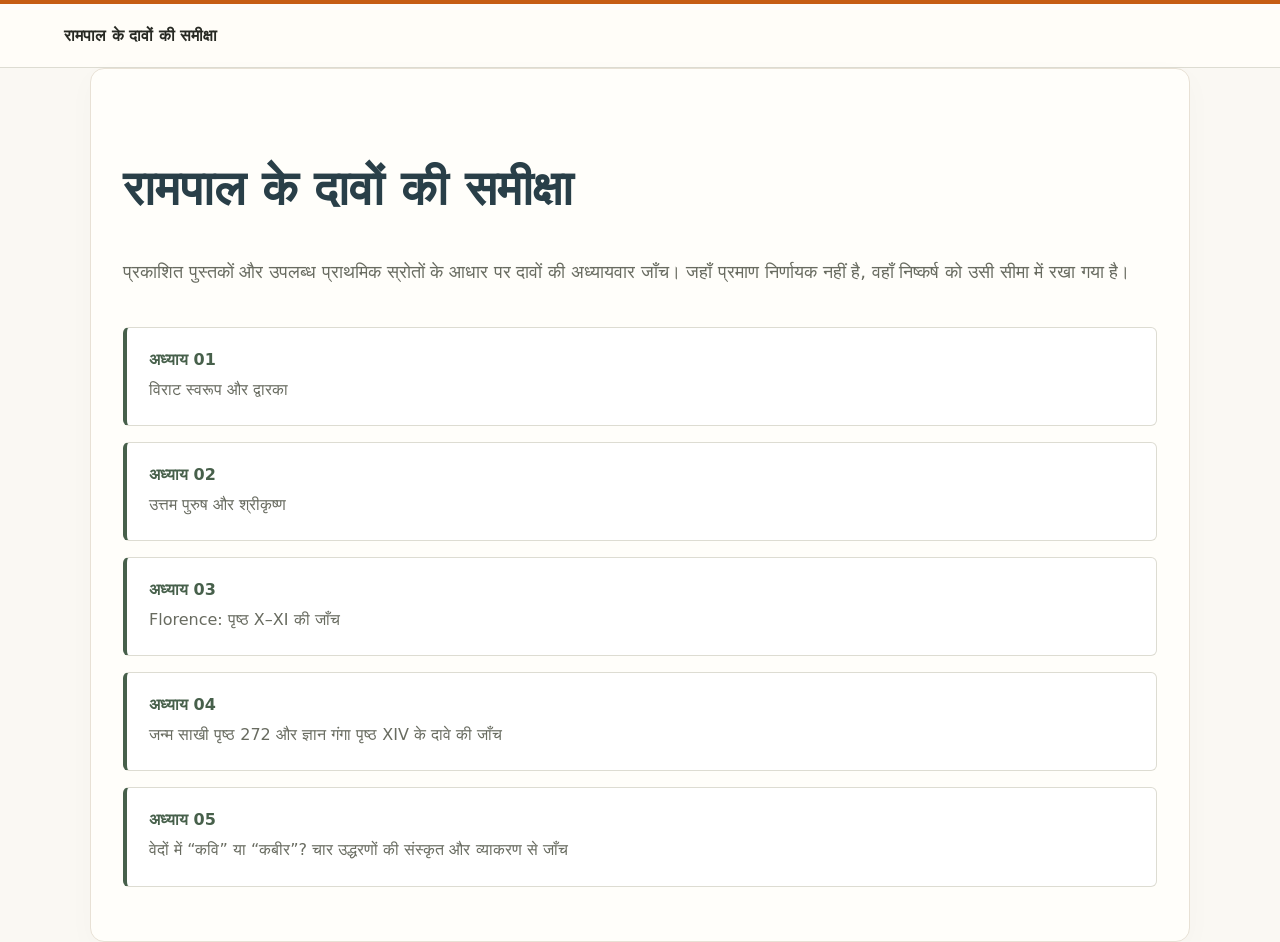
==== commit 7c7fdfd2: "Add chapter 05 to homepage" ====
--- a/index.html
+++ b/index.html
@@ -14,4 +14,5 @@
 <a href="chapter-02.html#chapter"><strong>अध्याय 02</strong><span>उत्तम पुरुष और श्रीकृष्ण</span></a>
 <a href="chapter-03.html#chapter"><strong>अध्याय 03</strong><span>Florence: पृष्ठ X–XI की जाँच</span></a>
 <a href="chapter-04.html"><strong>अध्याय 04</strong><span>जन्म साखी पृष्ठ 272 और ज्ञान गंगा पृष्ठ XIV के दावे की जाँच</span></a>
+<a href="chapter-05.html"><strong>अध्याय 05</strong><span>वेदों में “कवि” या “कबीर”? चार उद्धरणों की संस्कृत और व्याकरण से जाँच</span></a>
 </div></main></body></html>
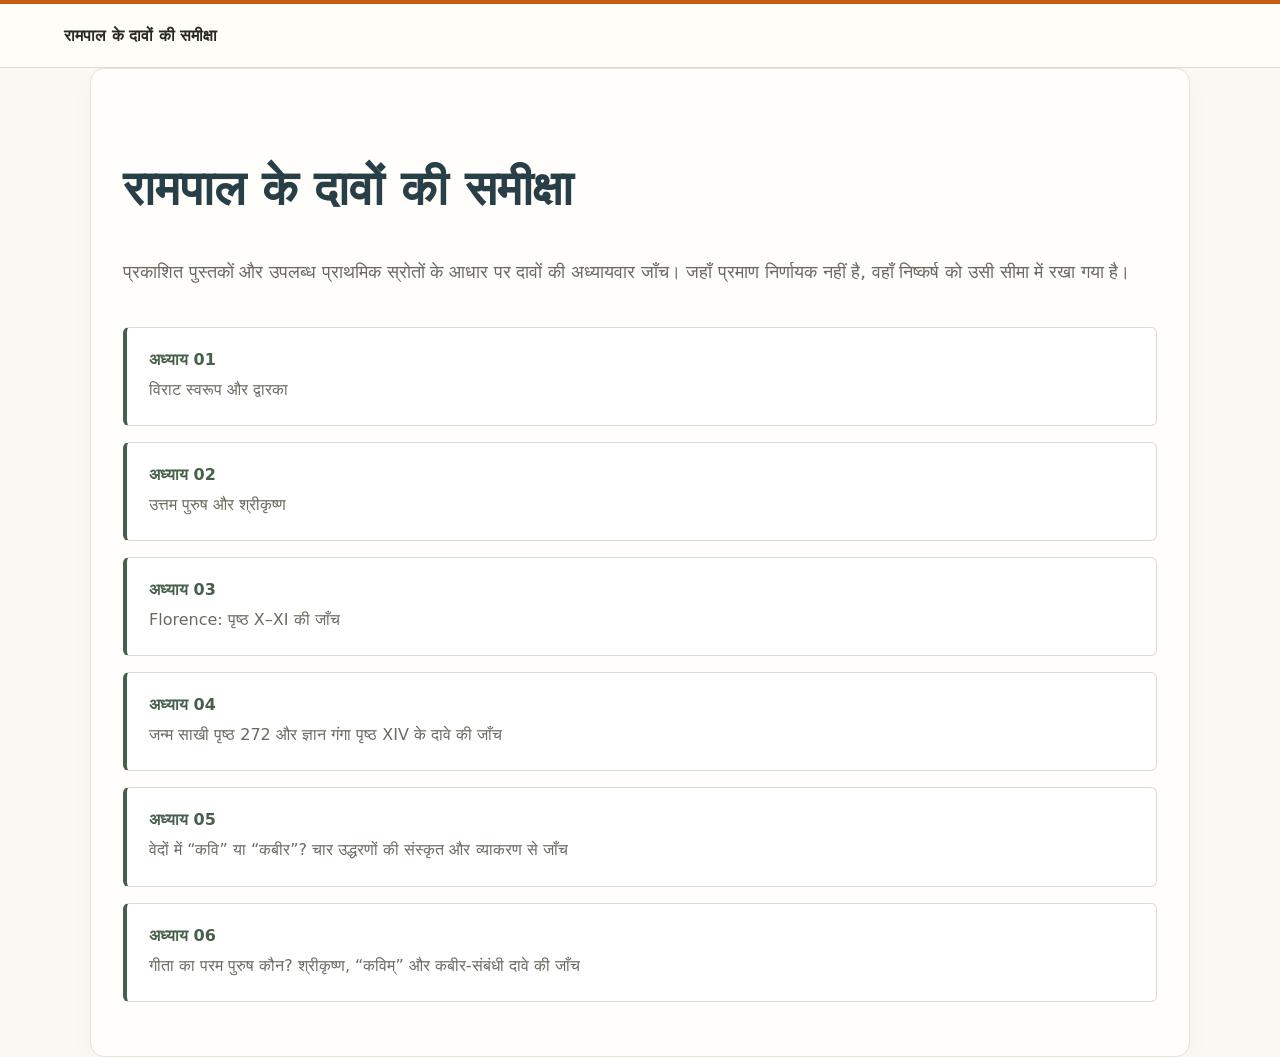
==== commit 293c2f1d: "Add Gita chapter examining claims against Sanskrit and surrounding verses" ====
--- a/index.html
+++ b/index.html
@@ -15,4 +15,5 @@
 <a href="chapter-03.html#chapter"><strong>अध्याय 03</strong><span>Florence: पृष्ठ X–XI की जाँच</span></a>
 <a href="chapter-04.html"><strong>अध्याय 04</strong><span>जन्म साखी पृष्ठ 272 और ज्ञान गंगा पृष्ठ XIV के दावे की जाँच</span></a>
 <a href="chapter-05.html"><strong>अध्याय 05</strong><span>वेदों में “कवि” या “कबीर”? चार उद्धरणों की संस्कृत और व्याकरण से जाँच</span></a>
+<a href="chapter-06.html"><strong>अध्याय 06</strong><span>गीता का परम पुरुष कौन? श्रीकृष्ण, “कविम्” और कबीर-संबंधी दावे की जाँच</span></a>
 </div></main></body></html>
